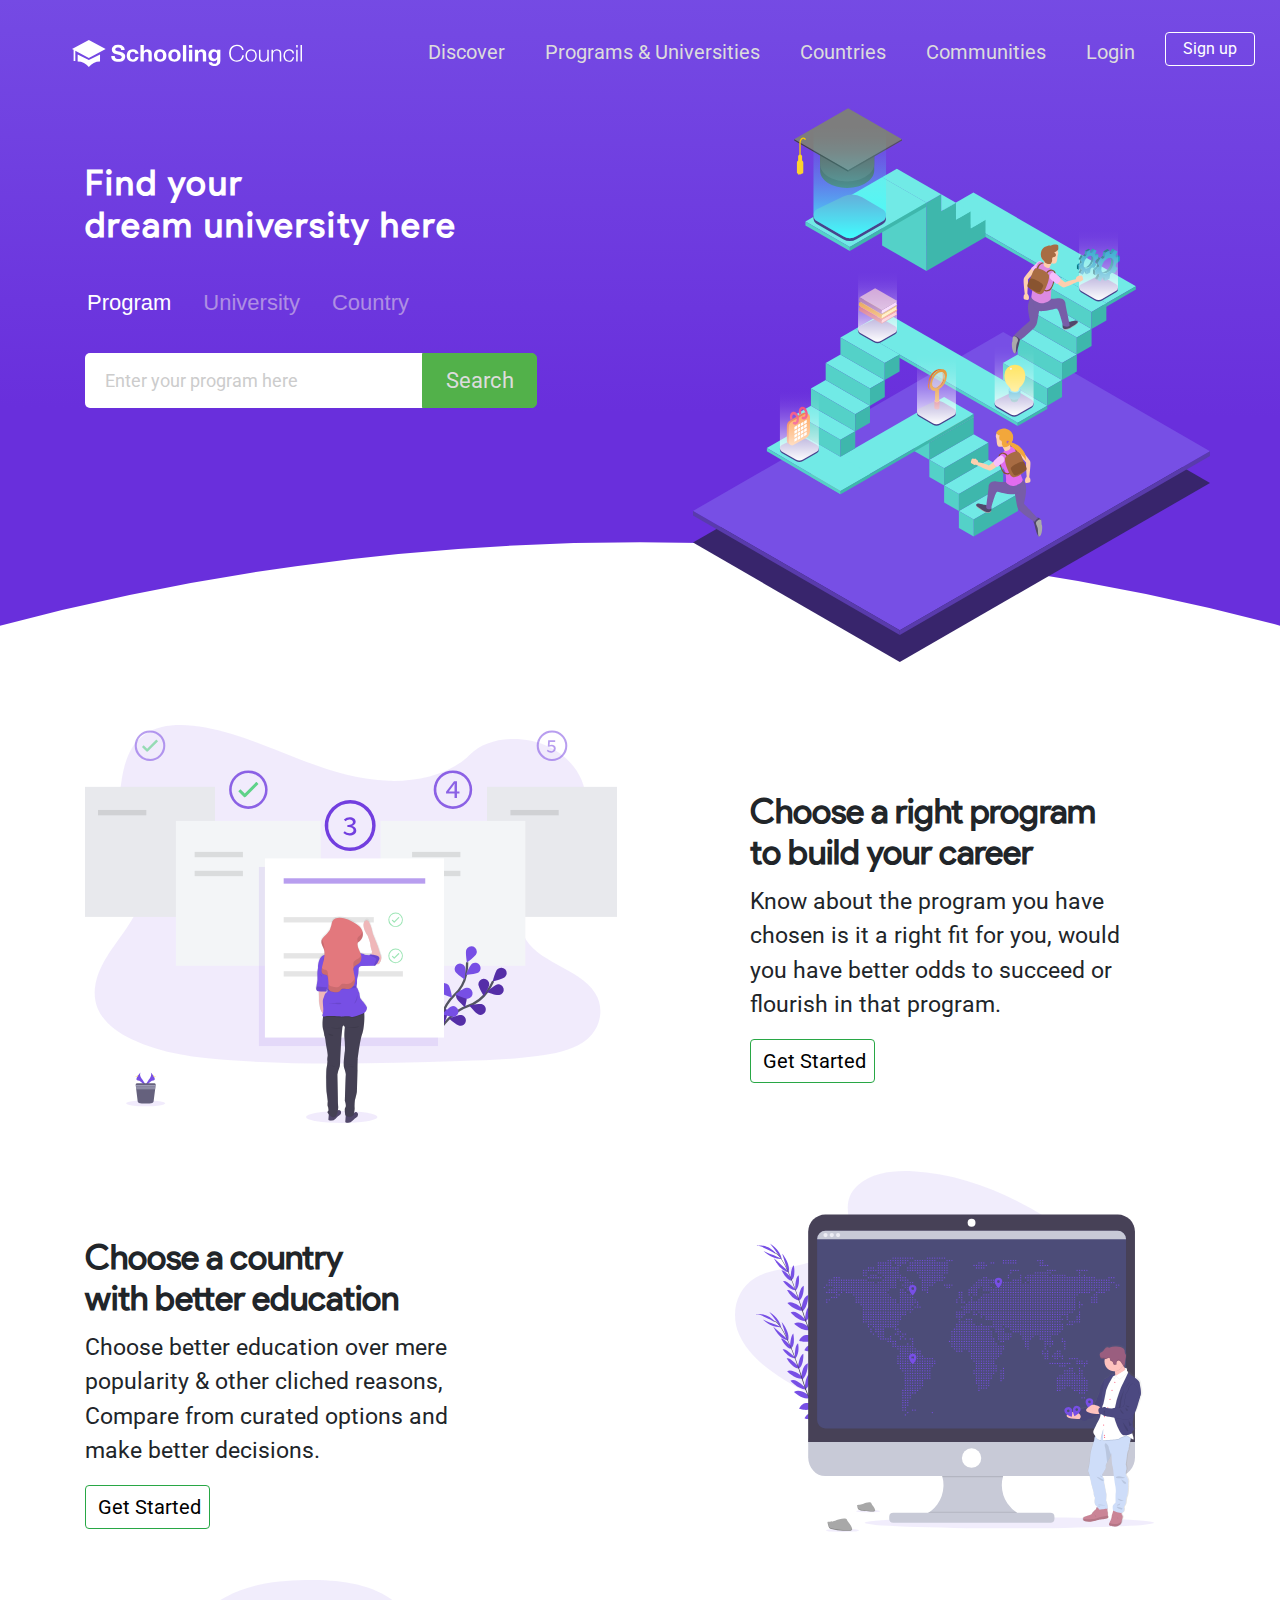
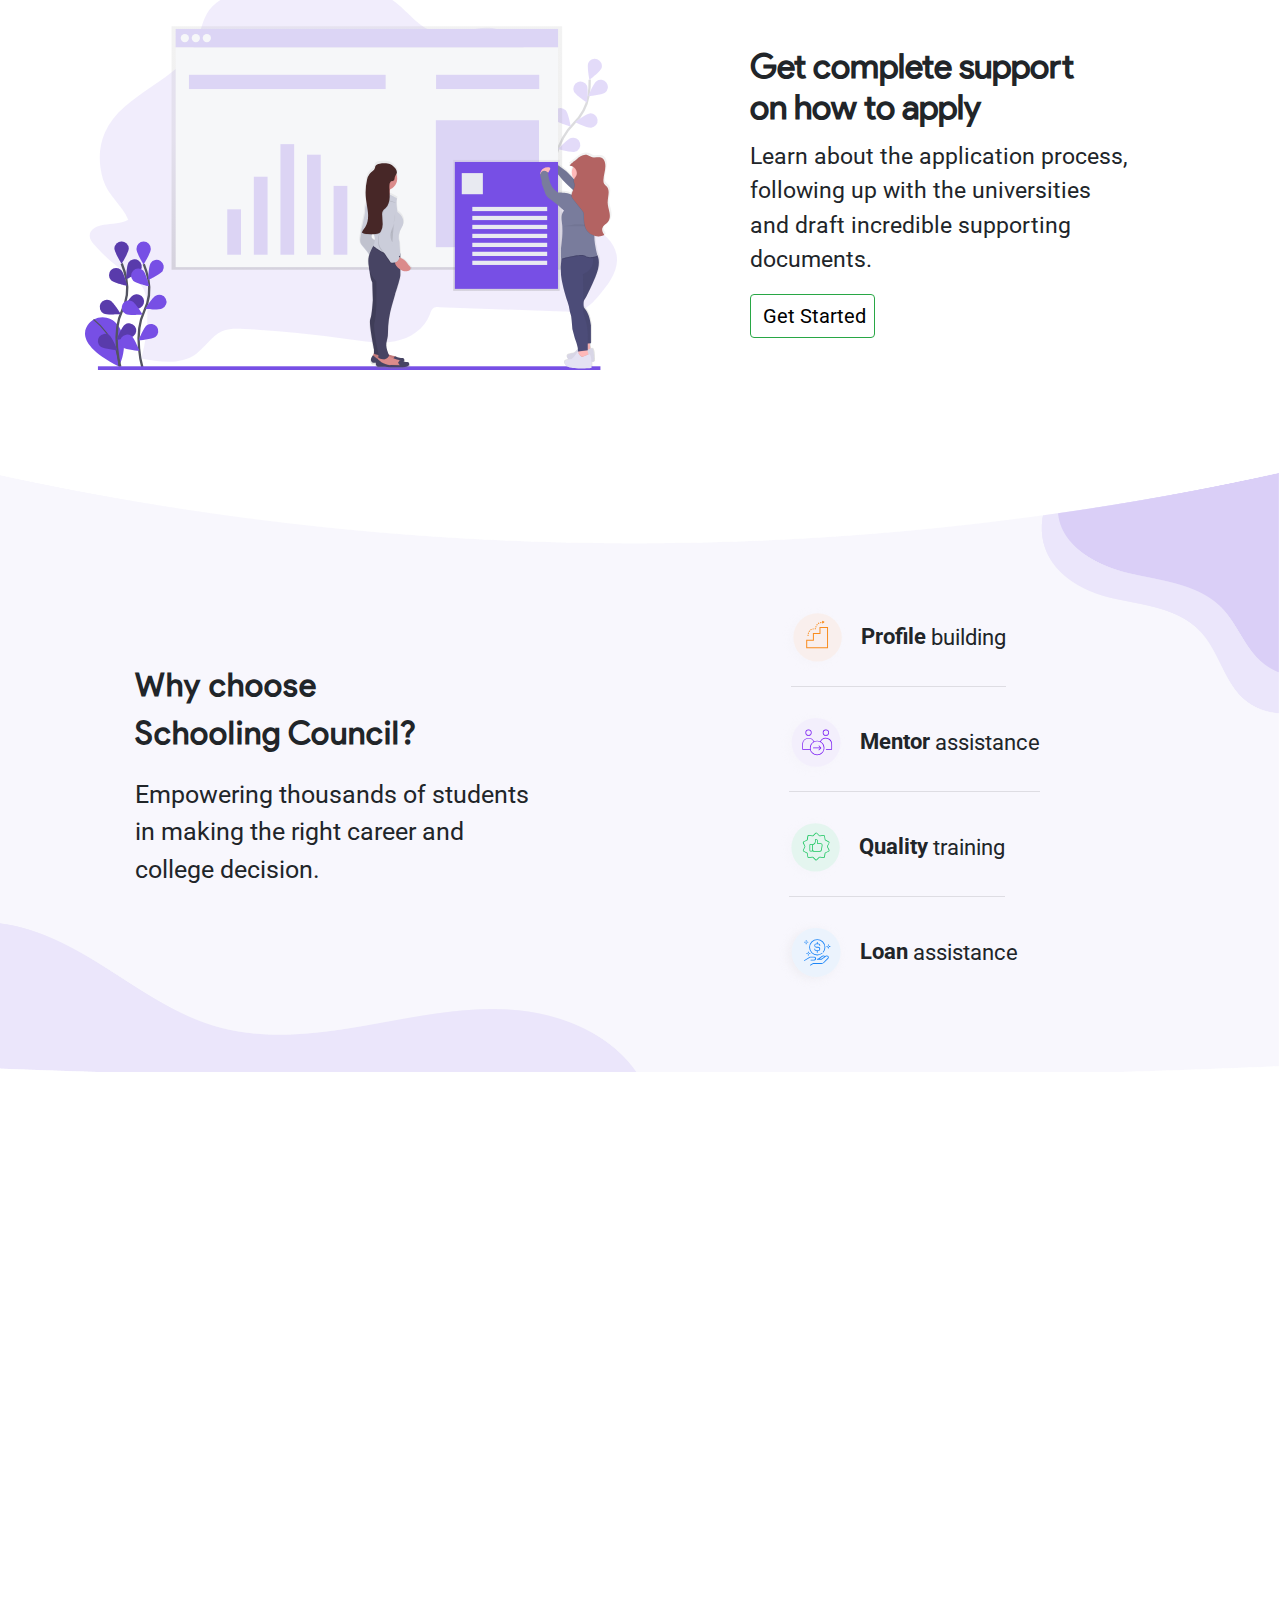
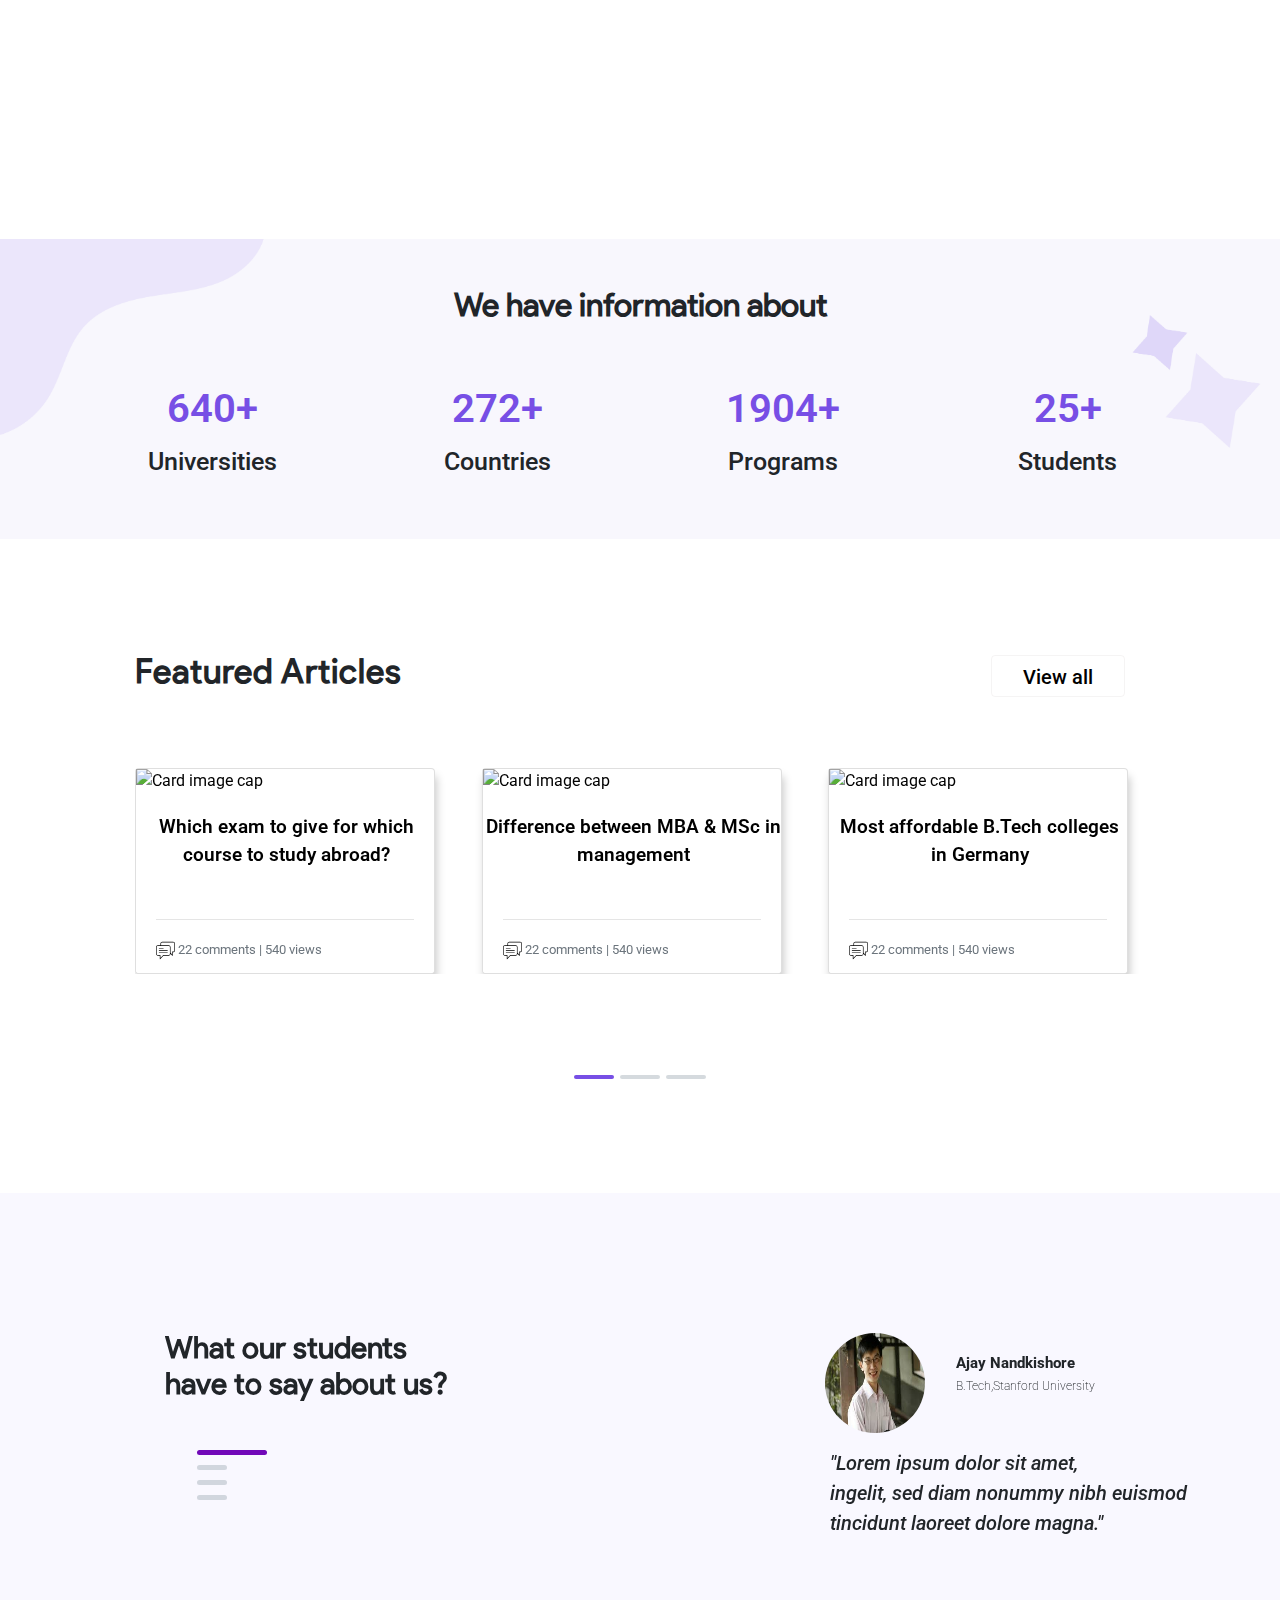
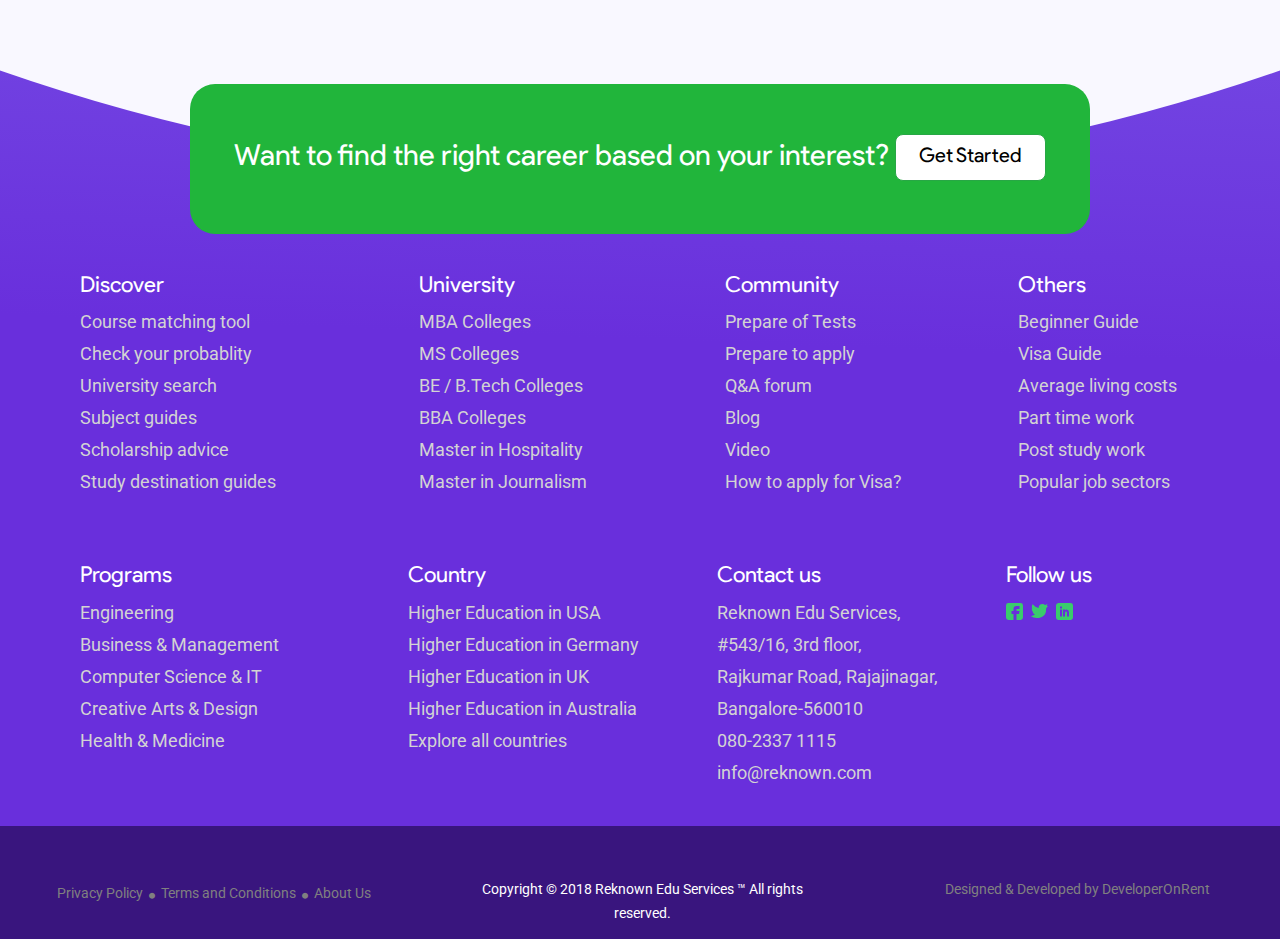
==== index.html @ 7f1872db "eee" ====
<!doctype html>
<html lang="en">
<head>
  <meta charset="utf-8">
  <title>ReknownEduFE</title>
  <base href="/">

  <meta name="viewport" content="width=device-width, initial-scale=1">
  <link rel="icon" type="image/x-icon" href="favicon.ico">
  <link rel="stylesheet" type="text/css" href="https://maxcdn.bootstrapcdn.com/font-awesome/4.7.0/css/font-awesome.min.css" />
  <link href="https://fonts.googleapis.com/css?family=Roboto" rel="stylesheet">
  
<link rel="stylesheet" href="styles.92fb028abdaa0e2127a3.css"></head>
<body>
  <app-root></app-root>
  <script src="https://cdnjs.cloudflare.com/ajax/libs/popper.js/1.12.9/umd/popper.min.js"></script>
  <!-- <script src="https://ajax.googleapis.com/ajax/libs/jquery/3.3.1/jquery.min.js"></script>
  <script src="https://maxcdn.bootstrapcdn.com/bootstrap/3.3.7/js/bootstrap.min.js"></script> -->
<script type="text/javascript" src="runtime.a66f828dca56eeb90e02.js"></script><script type="text/javascript" src="polyfills.7fb637d055581aa28d51.js"></script><script type="text/javascript" src="scripts.ee7fed27c36eaa5fa8a9.js"></script><script type="text/javascript" src="main.b48c6cb67d9ded3a9c2d.js"></script></body>
</html>
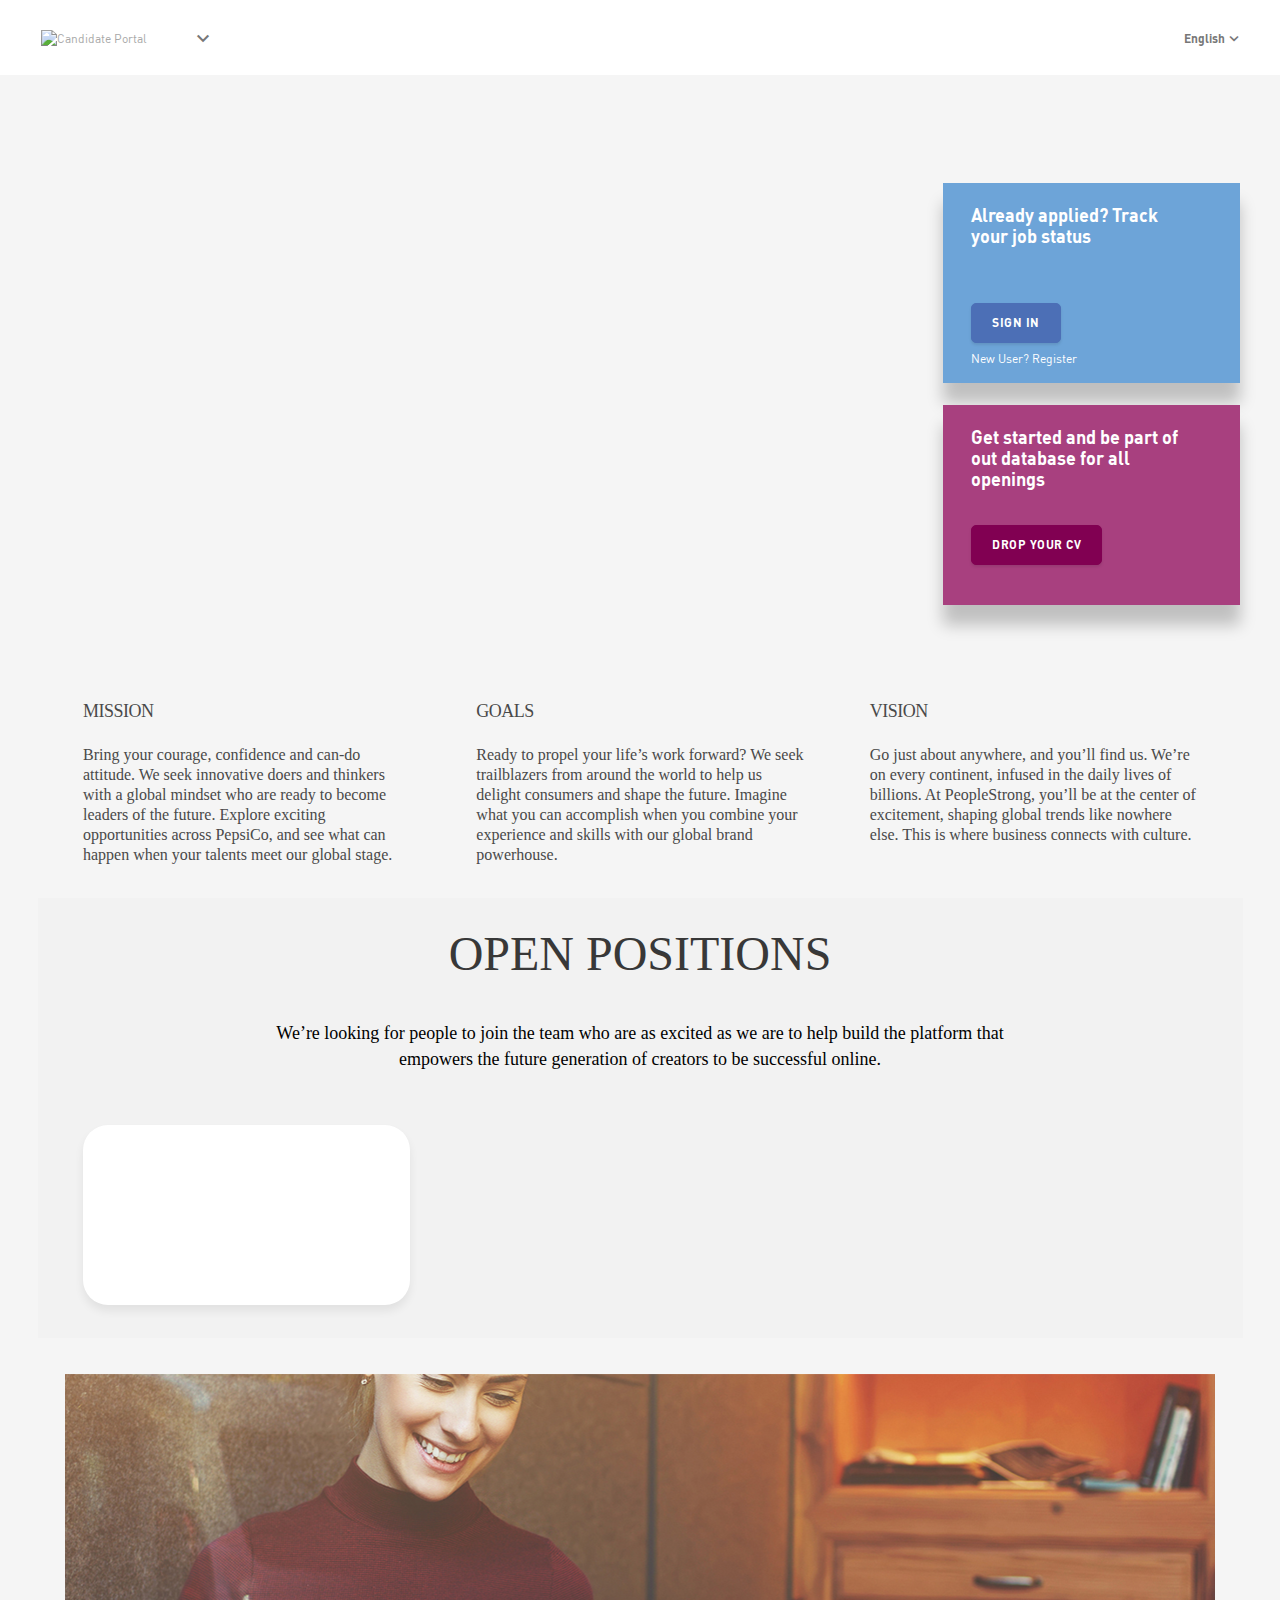
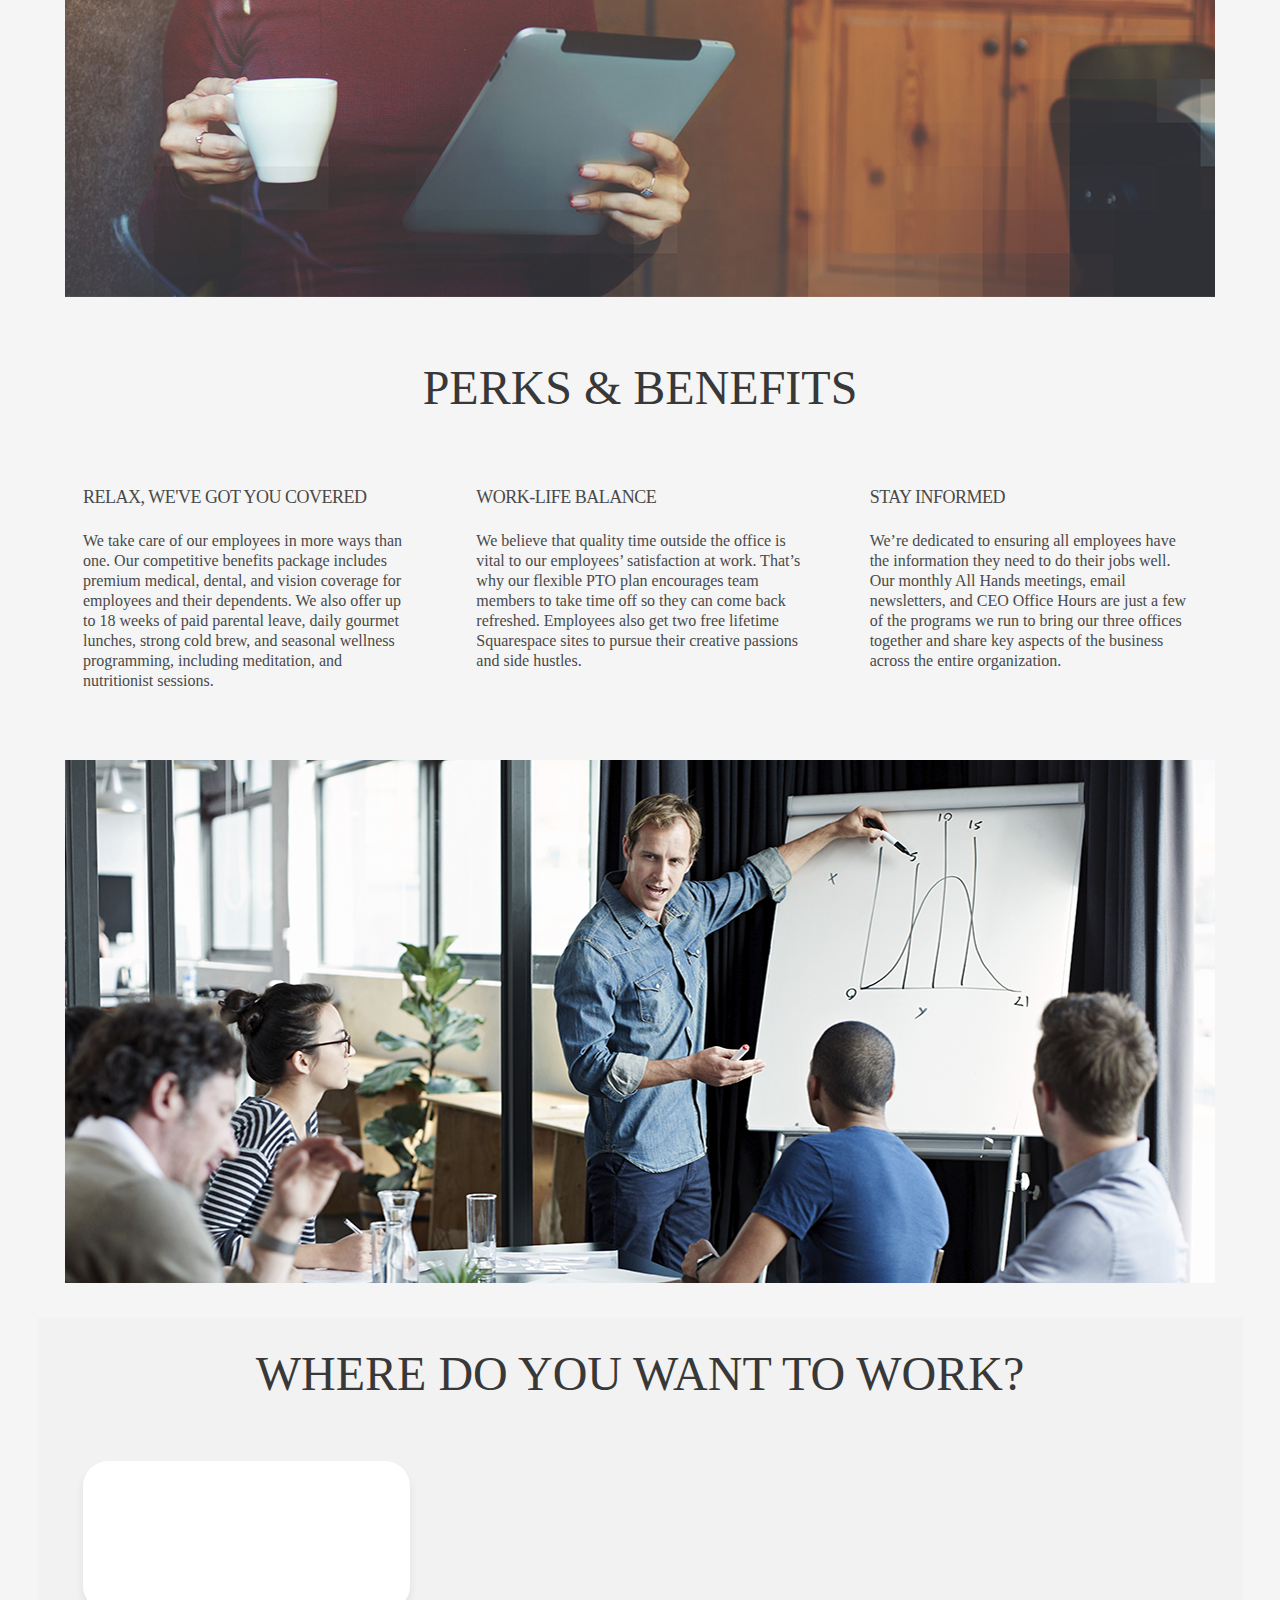
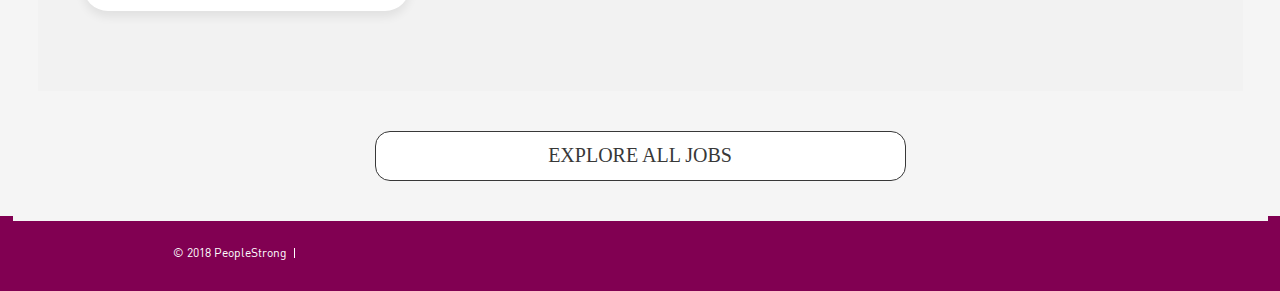
==== commit a0c6d14d: "aad" ====
--- a/index.html
+++ b/index.html
@@ -1,20 +1,35 @@
 <!doctype html>
 <html lang="en">
 <head>
-  <meta charset="utf-8">
-  <title>ReknownEduFE</title>
+ 
   <base href="/">
+	<meta charset="utf-8">
+	<title>Candidate Portal</title>
+	<meta name="viewport" content="width=device-width, initial-scale=1.0">
+  <meta property="og:title" content="Jai Mata Di" />
+  <meta property="og:description" content=""/>
+  <meta property="og:url" content="https://hclicareers.sohum.com:4200/jobs" />
+  <meta property="og:image" content="https://sohum-static.peoplestrong.com/images/Organization_101/HCL-Logo-Blue-copy.jpg" />
+	<link rel="shortcut icon" href="assets/favicon.ico">
+	<link rel="icon" href="assets/favicon.png">    
+  <link rel="stylesheet" href="https://cdnjs.cloudflare.com/ajax/libs/font-awesome/4.7.0/css/font-awesome.min.css">
+  <link rel="stylesheet" href="assets/css/styles.css">
+  <link rel="stylesheet" href="assets/css/responsive-style.css">
+<script src="https://sohum-auth.peoplestrong.com/auth/js/keycloak.js"></script>
+<link rel="stylesheet" href="styles.ac8fab91ec7aa8e4fdfd.css"></head>
+<body class="candidate-portal" >
+    <div class="module-true"></div>
+  <app-root></app-root>
 
-  <meta name="viewport" content="width=device-width, initial-scale=1">
-  <link rel="icon" type="image/x-icon" href="favicon.ico">
-  <link rel="stylesheet" type="text/css" href="https://maxcdn.bootstrapcdn.com/font-awesome/4.7.0/css/font-awesome.min.css" />
-  <link href="https://fonts.googleapis.com/css?family=Roboto" rel="stylesheet">
-  
-<link rel="stylesheet" href="styles.92fb028abdaa0e2127a3.css"></head>
-<body>
-  <app-root></app-root>
-  <script src="https://cdnjs.cloudflare.com/ajax/libs/popper.js/1.12.9/umd/popper.min.js"></script>
-  <!-- <script src="https://ajax.googleapis.com/ajax/libs/jquery/3.3.1/jquery.min.js"></script>
-  <script src="https://maxcdn.bootstrapcdn.com/bootstrap/3.3.7/js/bootstrap.min.js"></script> -->
-<script type="text/javascript" src="runtime.a66f828dca56eeb90e02.js"></script><script type="text/javascript" src="polyfills.7fb637d055581aa28d51.js"></script><script type="text/javascript" src="scripts.ee7fed27c36eaa5fa8a9.js"></script><script type="text/javascript" src="main.b48c6cb67d9ded3a9c2d.js"></script></body>
+
+<!-- Go to www.addthis.com/dashboard to customize your tools -->
+
+
+  <script src="assets/js/jquery-1.10.1.min.js"></script>
+  <script src="assets/js/enscroll-0.6.2.min.js"></script>
+  <script src="assets/js/bootstrap.js"></script>
+  <script src="assets/js/bootstrap-select.js"></script>
+  <script src="assets/js/custom-scripts.js"></script>
+  <script type="text/javascript" src="//s7.addthis.com/js/300/addthis_widget.js#pubid=ra-5c2ded6fd24b8286"></script>
+  <script type="text/javascript" src="runtime.8e886c0259a536acb37d.js"></script><script type="text/javascript" src="polyfills.a81792257fbd66c85f1c.js"></script><script type="text/javascript" src="scripts.806effac119676237f10.js"></script><script type="text/javascript" src="main.628b4497e719465d27dd.js"></script></body>
 </html>
--- a/assets/css/styles.css
+++ b/assets/css/styles.css
@@ -0,0 +1,6944 @@
+@import url("./bootstrap.css");
+@import url("./bootstrap-select.css");
+@import url("./materialdesignicons.css");
+@import url("./candidate-portal.css");
+
+
+/* =================================== Fonts Face =================================== */
+/* Fonts */
+@font-face {
+    font-family:'DIN Bold';
+    src: url('../fonts/DIN-Bold.eot');
+	src: url('../fonts/DIN-Bold.eot?#iefix') format('embedded-opentype'),
+		url('../fonts/DIN-Bold.woff2') format('woff2'),
+		url('../fonts/DIN-Bold.woff') format('woff'),
+		url('../fonts/DIN-Bold.svg#DIN-Bold') format('svg');
+    font-weight: 700;
+    font-style: normal;
+    font-stretch: normal;
+    unicode-range: U+0008-02DC;
+}
+@font-face {
+    font-family:'DIN Regular';
+    src: url('../fonts/DIN-Regular.eot');
+	src: url('../fonts/DIN-Regular.eot?#iefix') format('embedded-opentype'),
+		url('../fonts/DIN-Regular.woff2') format('woff2'),
+		url('../fonts/DIN-Regular.woff') format('woff'),
+		url('../fonts/DIN-Regular.svg#DIN-Regular') format('svg');
+    font-weight: 400;
+    font-style: normal;
+    font-stretch: normal;
+    unicode-range: U+0020-02DC;
+}
+@font-face {
+    font-family:'DIN Light';
+    src: url('../fonts/DIN-Light.eot');
+	src: url('../fonts/DIN-Light.eot?#iefix') format('embedded-opentype'),
+		url('../fonts/DIN-Light.woff') format('woff'),
+		url('../fonts/DIN-Light.svg#DIN-Light') format('svg');
+    font-weight: 300;
+    font-style: normal;
+    font-stretch: normal;
+    unicode-range: U+0020-02DC;
+}
+@font-face {
+    font-family:'DIN Medium';
+    src: url('../fonts/DIN-Medium.eot');
+	src: url('../fonts/DIN-Medium.eot?#iefix') format('embedded-opentype'),
+		url('../fonts/DIN-Medium.woff2') format('woff2'),
+		url('../fonts/DIN-Medium.woff') format('woff'),
+		url('../fonts/DIN-Medium.svg#DIN-Medium') format('svg');
+    font-weight: 500;
+    font-style: normal;
+    font-stretch: normal;
+    unicode-range: U+0020-02DC;
+}
+@font-face {
+    font-family: 'CaveatRegular';
+    src: url('../fonts/CaveatRegular.eot');
+    src: url('../fonts/CaveatRegular.eot') format('embedded-opentype'),
+         url('../fonts/CaveatRegular.woff2') format('woff2'),
+         url('../fonts/CaveatRegular.woff') format('woff'),
+         url('../fonts/CaveatRegular.ttf') format('truetype'),
+         url('../fonts/CaveatRegular.svg#CaveatRegular') format('svg');
+	font-weight: 400;
+    font-style: normal;
+    font-stretch: normal;
+}
+.din-bold{
+	font-family: 'DIN Bold';
+}
+.din-regular{
+	font-family: 'DIN Regular';
+}
+
+h1, h2, h3, h4, h5, h6, p, ul, ol, dl {
+    margin-top:0;
+    margin-bottom:18px;
+    font-weight:normal;
+}
+h1 {
+    font-size: 24px;
+    font-family: 'DIN Bold';
+}
+h2 {
+    font-size: 20px;
+    font-family: 'DIN Bold';
+}
+h3 {
+    font-size: 18px;
+    font-family: 'DIN Bold';
+}
+h4 {
+    font-size: 16px;
+    font-family: 'DIN Bold';
+}
+h5 {
+    font-size: 14px;
+    font-family: 'DIN Bold';
+}
+p{
+	line-height:20px;
+	color:#494949;
+}
+a {
+    color:#a8a8a8;
+    text-decoration:none;
+    /*-webkit-transition: color 0.3s ease-out, background-color 0.3s ease-out;
+    transition: color 0.3s ease-out, background-color 0.3s ease-out;*/
+    outline: 0 none;
+}
+a:hover ,a:focus ,a:active {
+    color:#777777;
+    text-decoration:none;
+ 
+}
+/* ====================================== Common Styles ====================================== */
+/* === List Reset == */
+.list-reset {
+    list-style:none;
+    margin:0px;
+    padding:0px;
+}
+.title{
+	font-size:18px;
+	display:inline-block;
+	margin:0px;
+	padding:0px;
+	line-height:18px;
+	letter-spacing:-0.50px;
+	text-transform:capitalize;
+	color:#494949
+
+}
+.main-title{
+	font-size:18px;
+	color:#494949;	
+	line-height: 17px;
+    letter-spacing: 0.80px;	
+	padding:0px;
+	margin:0px;
+	text-transform:uppercase;
+}
+.main-title-row{
+	border-bottom:solid 1px #aeaeae;
+	padding-bottom:15px;
+	padding-top:6px;
+	margin-bottom:12px;
+	position:relative;
+}
+.filter-show-arrow .main-title-row{
+	margin-bottom:5px;
+}
+.filter-show-arrow .toggle-jobs{
+	margin-top:-6px;
+}
+.text-none{
+	text-transform:inherit;
+}
+.border-2{
+	border-width:2px!important;
+}
+.main-title-bord{
+	border-bottom:solid 1px #aeaeae;
+	padding:7px 0 15px 0;
+}
+.title-sub{
+	font-size:18px;
+	text-transform:capitalize;
+	line-height:18px;
+	letter-spacing:-0.50px;
+	color:#494949;
+	margin-bottom:10px;
+}
+.title-small{
+	font-size:12px;
+	text-transform:capitalize;
+	margin:0px;
+	line-height:14px;
+}
+.link{
+	text-decoration:none;
+	color:#6da4d8;
+}
+.link:hover{
+	text-decoration:underline;
+	color:#6da4d8;
+}
+.title .link{
+	color:#494949;
+}
+.title .link:hover{
+	text-decoration:none;
+	color:#6da4d8;
+}
+/* === Button == */
+.btn-type {
+  display: inline-block;
+  padding: 6px 12px;
+  margin-bottom: 0;
+  font-size: 14px;
+  font-weight: normal;
+  line-height: 1.42857143;
+  text-align: center;
+  white-space: nowrap;
+  vertical-align: middle;
+  -ms-touch-action: manipulation;
+      touch-action: manipulation;
+  cursor: pointer;
+  -webkit-user-select: none;
+     -moz-user-select: none;
+      -ms-user-select: none;
+          user-select: none;
+  background-image: none;
+  border: 1px solid transparent;
+}
+
+/* =================================== Login css =================================== */
+.login-bg{
+	z-index:1;
+	position:fixed;
+	width:100%;
+	height:100%;
+	background:#6ca3d8;
+}
+.login-bg img{
+	width:100%;
+	height:100%;
+}
+.login-page{
+	padding:0px;
+	width:330px;
+	padding-top:15px;	 
+	z-index:2;	 
+	display: table;
+	position: absolute;
+	height: 100%;
+	width: 100%;  
+}
+.section-login-inner{	
+	z-index:5;	
+	display: table-cell;
+	vertical-align: middle;  
+}
+.section-login{	
+	padding:30px;	
+	margin-left: auto;
+	margin-right: auto; 
+	width:330px;
+	background:#fff;
+	border-radius:20px;
+	min-height:265px;
+}
+.login-page .social-block{
+	padding-top:10px;
+	text-align:center;	
+}
+.social-icons-lg .icon-smd{
+	width:40px;
+	height:40px;
+	display:inline-block;
+	margin:0px 9px 0 8px;
+	float:none;
+	line-height:40px;
+}
+.fb-icon{
+	background:url(../images/svg/facebook.svg) 0 0 no-repeat;
+}
+.gp-icon{
+	background:url(../images/svg/google_plus.svg) 0 0 no-repeat;
+}
+.li-icon{
+	background:url(../images/svg/linked_in.svg) 0 0 no-repeat;
+}
+.tw-icon{
+	background:url(../images/svg/twitter.svg) 0 0 no-repeat;
+}
+.or-text-outer{
+	position:relative;
+	margin-top:10px;
+	padding:10px 0;
+}
+.login-page .or-text{
+	text-align:center;
+	font-family:'DIN Bold';
+	display:block;
+	text-transform:uppercase;
+	padding-bottom:18px;
+}
+.or-text-outer .or-text{
+	background-color:#fff;
+	padding-top:2px;
+	width:25px;
+	height:25px;
+	margin:auto;
+	border:solid 1px #aeaeae;
+	border-radius:100%;
+	position:relative;
+	z-index:102;
+}
+.or-text-outer:before{
+	position: absolute;
+	content:'';
+    top:23px;
+    right: 0;
+    height:1px;
+	width:100%;
+	background-color:#aeaeae;
+	z-index:101;
+}
+.section-logo{
+	margin-bottom:20px;
+	width:100%;
+	display:table;
+}
+.logo-ps{
+	width: 70px;
+	display:table-cell;
+	text-align:center;
+	vertical-align:middle;
+}
+.logo-ps img{
+	width: 45px;
+	height: 50px;
+}
+.logo-client{
+	display:table-cell;
+	vertical-align:middle;
+	width: 180px;
+	height: 55px;
+	text-align:center;
+}
+.logo-client img{
+	max-width: 180px;
+	max-height: 55px;
+}
+.login-page .form-flied{
+	margin-bottom:15px;
+}
+.login-page .lable-text{
+	font-weight:bold;
+	margin-bottom:3px;
+}
+.login-page .form-control{
+	border:solid 1px #aeaeae;
+	background-color:transparent;
+}
+.form-flied.remember-row{
+	margin-top:12px;
+	margin-bottom:20px;
+}
+.remember-row .checkbox{
+	margin:2px 0 1px 0px;
+}
+.remember-row .checkbox label{
+	padding-left:8px;
+	padding-top:1px;
+}
+.remember-row .checkbox label:before {
+	width:20px;
+	height:20px;
+	margin-left: -20px;
+	border-radius:2px;
+	margin-top:-2px;
+	border: 1px solid #aeaeae;
+}
+.remember-row .checkbox label:after {
+  width:19px;
+  height:19px;
+  padding-left:2px;
+  padding-top:0px;
+  font-size:18px;
+}
+.remember-row label{
+	font-family:'DIN Regular';
+	color:#494949;
+}
+.remember-row .link{
+	display:inline-block;
+	color:#a8407f;
+	text-decoration:none;
+	margin-top:4px;
+	float:right;
+}
+.remember-row .link:hover{
+	text-decoration:underline;
+}
+.login-account{
+	margin-top:6px;
+	text-align:center;
+	color:#494949;
+}
+.login-account .link{
+	color:#494949;
+	margin-left:5px;
+	border-bottom: solid 1px #aeaeae;
+    display: inline;
+    padding-bottom:4px;
+}
+.login-account .link:hover{
+	text-decoration:none;
+}
+.login-page .btn{
+ 	width:100%;
+	display:block;
+}
+.remember-text{
+	display:inline-block;
+}
+.login-section-footer{
+	padding:0px;
+	text-align:center;
+}
+.login-footer-logo{
+	text-align:center;
+	margin:15px auto 10px;
+	width:220px;
+	height:25px;
+}
+.login-footer-logo img{
+	width:180px;
+	height:25px;
+}
+.copy-right{
+	color:#fff;
+	font-size:10px;
+	font-family:'DIN Regular';
+}
+.copy-right span{
+	margin-left:5px;
+}
+.forgot-password{
+	display:none;
+}
+.sign-up{
+	display:none;
+}
+.change-password{
+	display:none;
+}
+.forgot-details{
+	width:auto;
+	padding:13px 0 0 0;	
+}
+.login-details .title{
+	text-align:center;
+	display:block;
+	letter-spacing: 0.5px;
+	font-size:12px;
+	margin-bottom:12px;
+}
+.forgot-details ul{
+	padding-left:10px;
+}
+.forgot-details ul li{
+	line-height:17px;
+	list-style:outside;
+}
+.forgot-details h5{
+	margin:0px;
+	padding:0px;
+	font-family:'DIN Regular';
+}
+.resend-btn{
+	font-family:'DIN Bold';
+	color:#810052;
+	text-transform:uppercase;
+	line-height:20px;
+}
+.resend-btn:hover,
+.resend-btn:focus{
+	color:#810052;
+}
+.resend-btn .material-icons{
+	vertical-align: top;
+}
+
+.email-check-rw{
+	color:#70cf00;
+	font-family:'DIN Bold';
+	text-align:left;
+	padding-bottom:10px;
+}
+/* =================================== Login End =================================== */
+.site-header{
+    width:100%; 
+}
+.site-header-inner {
+	position:relative;
+	padding:0 12.5px;
+	background-color:#fff;
+	height:75px;
+}
+.header-container{
+	margin-right:284px;
+	margin-left:21px;
+}
+.site-logo {
+    float:left;	
+}
+.site-logo-cell{
+	width:125px;
+	height:75px;
+	display:table-cell;
+	vertical-align:middle;
+}
+.site-logo img{
+	max-width:125px!important;
+	max-height:63px!important;
+}
+.bar-navigation{
+	float:left;
+}
+.bar-navigation li{
+	display:block;
+	position:relative;
+	float:left;
+}
+.bar-navigation li a{
+	display:block;
+	font-size:12px;
+	color:#777777;
+	padding:30px 19px 30px 19px;
+	text-transform:uppercase;
+	font-family: 'DIN Bold';
+	-webkit-transition:none;
+    transition:none;
+	line-height: 1.17;
+	letter-spacing: 0.5px;
+	float:left;
+}
+@media screen and (-webkit-min-device-pixel-ratio:0){ 
+	.bar-navigation li a{
+		padding-bottom:27px;
+	}
+}
+.bar-navigation .md24{
+	margin-left:6px;
+	margin-top:2px;	 
+}
+.bar-navigation li.open a,
+.bar-navigation li.open a:focus ,
+.bar-navigation li.open a:active,
+.bar-navigation li.open a.active,
+.language-dropdown.open .dropdown{
+	background-color:#fff;	
+	position:relative;
+	z-index:107;
+	-webkit-box-shadow: 0 -10px 10px 0 rgba(0, 0, 0, 0.18);
+			box-shadow: 0 -10px 10px 0 rgba(0, 0, 0, 0.18);
+}
+.navigation .dropdown-menu{
+	background-color:#fff;
+	border-radius:0px 0px 4px 4px;
+	border:none;
+	overflow:hidden;
+	min-width:100%;
+	z-index:106;	
+	-webkit-box-shadow: 0 1px 16px 0 rgba(0, 0, 0, 0.18);
+			box-shadow: 0 1px 16px 0 rgba(0, 0, 0, 0.18);	
+}
+.nav-none{
+	display:none;
+}
+.menu-open .nav-none{
+	display:block;
+}
+.menu-open .mdi-menu:before {
+  content: "\F156";
+}
+.navigation .menu-icon{
+	display:none;
+}
+.navigation .menu-icon0:before { 	
+	content: "\e88a";
+}
+.navigation .menu-icon1:before { 	
+	content: "\e051";
+}
+.navigation .menu-icon2:before { 	
+	content: "\e8f9";
+}
+.navigation .menu-icon3:before { 	
+	content: "\e7fb";
+}
+.navigation .dropdown-menu li{
+	float:none;	
+}
+.navigation .dropdown-menu li a{
+	padding:13px 20px;	
+	font-size:12px;
+	color:#777777;
+	display:block;
+	box-shadow:0px 0px 0px;
+	font-family:'DIN Regular';
+	text-transform:capitalize;
+	float:none;
+}
+.navigation .dropdown-menu li:last-child a{
+ 	border-bottom-right-radius: 5px;
+	border-bottom-left-radius: 5px;
+} 
+.navigation li.active > a{
+	color:#a8407f;
+}
+.navigation li.active.open a{
+	color:#777777;
+}
+.navigation .bar-navigation .dropdown-menu li:hover a, 
+.navigation .bar-navigation .dropdown-menu li a:focus ,
+.navigation .bar-navigation .dropdown-menu li a:active ,
+.navigation .bar-navigation .dropdown-menu li.active a{
+	background-color:#f5f5f5;
+	color:#a8407f;
+	font-family:'DIN Regular';
+	-webkit-box-shadow: 0 0 0;
+			box-shadow: 0 0 0;
+}
+
+
+.icon-top-block{
+	float:left;
+	position:relative;
+	text-align:center;
+}
+.icon-top-block a:hover,
+.icon-top-block .active{
+	color:#a8407f;
+}
+.icon-top-block .material-icons {
+	height:22px;
+	line-height:22px;
+	display:block;
+}
+.icon-top-block .applied-for-icons {
+	height:22px;
+	width:18px;
+	display:block;
+	text-align:center;
+	margin:2px auto 0;
+	background:url(../images/svg/applied_for.svg) 0 0 no-repeat;
+}
+.icon-top-block a:hover .applied-for-icons,
+.icon-top-block .active .applied-for-icons {
+	background:url(../images/svg/active/applied_for.svg) 0 0 no-repeat;
+}
+.options-block .icon-top-block .material-icons {
+	margin-bottom:2px;
+}
+.options-block .notification{
+	width:27px;	
+	right:-3px;
+}
+.notification{
+	background-color:#ee3e80;
+	border-radius:40px;
+	color:#fff;
+	height:17px;
+	line-height:1.17;
+	width:23px;
+	text-align:center;
+	display:inline-block;
+	position:absolute;
+	right:-2px;
+	top:-4px;
+	z-index:1;
+	font-size:12px;
+	font-family:'DIN Bold';
+	padding-top:1px;
+}
+.search-btn{
+    padding:0px;
+    margin:0px;
+    background:none;
+    border:none;
+    cursor:pointer;
+}
+.search-form-top{
+	float:right;
+	margin-left:22px;
+	text-align:center;
+	margin-right:2px;
+}
+ .font8{
+ 	display:block;
+	font-size:8px;
+	line-height: 1.25;
+    letter-spacing: 0.5px;
+	text-transform:uppercase;
+ }
+
+.header-right-inner{
+	padding:15px 10px 0px 10px;
+	background-color:#fff;
+	position:relative;
+	z-index:107;
+	height:122px;
+	-webkit-box-shadow:0 3px 4px 0 rgba(150, 194, 236, 0.49);
+			box-shadow:0 3px 4px 0 rgba(150, 194, 236, 0.49);
+}
+.profile-block{
+	float:left;
+	position:relative;
+	margin-top:1px;
+}
+.profile-img{
+	width:90px;
+	height:90px;
+	overflow:hidden;
+	border-radius:50%;
+} 
+.options-block{
+	float:right;
+	width:115px;
+	padding-top:9px;
+	margin:-5px 0;
+}
+.search-top-btn,
+.icon-top-block a{
+	color:#aeaeae;
+}
+.search-top-btn:hover,
+.search-top-btn:focus,
+.icon-top-block a:hover
+.icon-top-block a:focus{
+	color:#aeaeae;
+}
+.options-block .icon-top-block{
+	width:55px;
+	margin-bottom:5px;
+	margin-top:5px;
+	min-height:34px;
+}
+ .more-options{
+	padding-top:5px;
+	padding-bottom:15px;
+	position: absolute;
+    right:0;
+    top:122px;
+    width: 240px;
+	background-color:#fff;
+	/* display:none; */
+	z-index: 106;
+	border-radius:0px 0 5px 5px;
+	-webkit-box-shadow: 0 5px 16px 0 rgba(0, 0, 0, 0.18);
+			box-shadow: 0 5px 16px 0 rgba(0, 0, 0, 0.18);
+
+}
+.more-options li{
+	display:block;
+}
+.more-options li a{
+	display:block;
+	padding-top:13px;
+	padding-bottom:12px;
+	padding-left:14px;
+	font-size:12px;
+	font-family: 'DIN Regular';
+	color:#777777;
+	line-height:14px;
+	text-transform:capitalize;
+}
+.more-options li:hover a,
+.more-options li.active a {
+	background-color:#f5f5f5;
+	color:#777777;
+}
+.more-options li.active a {
+	font-family:'DIN Bold';
+}
+.more-options .dp22{
+	margin-right:14px;
+	vertical-align:middle;
+	height:16px;
+	line-height:16px;
+	width:22px;
+	color:#aeaeae;
+	float:left;
+	display:block;
+}
+.more-options .keyboard_arrow_down{
+	margin-right:20px;
+	float:right;
+	margin-top:2px;
+}
+.more-options li.active .keyboard_arrow_down:before{
+	content: "\e316";
+}
+.sub-options{
+	display:none;
+}
+.active .sub-options{
+	background-color:#f5f5f5;
+	display:block;
+}
+.active .sub-options li a{
+	padding-left:52px;
+	font-family:'DIN Regular';
+}
+.sub-options li.active a{
+	font-family:'DIN Bold';
+}
+.show-open .more-options{
+	display:block;
+}
+/*================================== Layout main ==========================*/
+body {
+	background-color:#cecece;	
+}
+.site-width {
+    max-width:1280px;
+    margin:0 auto;
+}
+.layout-main{
+	padding:0;
+}
+.layout-main .site-width{
+	background:#e3e3e3;
+}
+.main-container{
+	padding:0 12.5px 0 12.5px;
+	width:100%;
+	position:relative;
+}
+.container-inner{
+	padding-right:19px;
+	padding-left:20px;
+}
+.content{
+	padding-top:10px;
+	width:100%;	
+}
+.description-cell{
+	width: 82.1%;
+	float: left;
+}
+
+
+
+
+/*================================== Job page css ==========================*/
+.section-filter-inner{
+	padding-bottom:20px;	
+}
+.toggle-jobs{
+	border-bottom:solid 1px #aeaeae;
+	position:relative;
+	margin-bottom:19px;	
+}
+.toggle-element{
+	float:right;
+	margin-top:-10px;
+	padding-left:10px;
+	text-transform:uppercase;
+	color:#494949!important;
+	position:relative;
+	z-index:1;
+	font-family:'DIN Bold';
+	letter-spacing: 0.5px;
+	background-color:#e3e3e3;
+	cursor:pointer;
+}
+.toggle-element .md24{
+	margin-right:9px;
+	float:right;
+}
+.filter-by-block{
+	margin-top:3px;
+	margin-bottom:8px;
+}
+.sort-by-block{
+	margin-top:3px;
+	margin-bottom:3px;
+}
+.applied-filters-block{
+	margin-top:7px;
+}
+.applied-filters-block .filter-cell,
+.applied-filters-block .applied-outer{
+	padding-top:0px;
+}
+.dropdown-block{
+	display:table-cell;
+}
+.dropdown-block .dropdown{
+	float:left;
+	margin-bottom:7px;
+	margin-right:5px;
+}
+.filter-cell{
+	width:82px;
+	text-transform:uppercase;
+	font-family: 'DIN Bold';
+	padding-top:8px;
+	display:table-cell;
+	vertical-align:top;
+	letter-spacing: 1px;
+}
+.filter-cell .md24{
+	margin-top:1px;
+	color:#aeaeae;
+}
+.filter-cell .icon-filter{
+	width:16px;
+	height:22px;
+	font-size:20px;
+	line-height:20px;
+	vertical-align:top;
+	display:none;
+	margin-right:5px;
+}
+.filter-cell .filter-mobile{
+	background:url(../images/svg/filter_mobile.svg) 0 0 no-repeat;
+}
+.filter-cell .sort-mobile{
+	background:url(../images/svg/sort_mobile.svg) 0 0 no-repeat;
+}
+.sort-by-block .dropdown-block{
+	top:-3px;
+}
+/*----- Dropdown------*/
+.dropdown-button{
+	padding-top:11px;
+	padding-bottom:13px;
+	padding-left:11px;
+	padding-right:7px;
+	border-radius:5px;
+	background-color:transparent;
+	display:block;
+	text-transform:uppercase;
+	border:solid 1px #aeaeae;
+	color: #777777;
+	line-height:14px;
+	letter-spacing: 0.5px;
+	cursor:pointer;
+}
+.section-filter-inner .dropdown-button{
+	float: left;
+}
+.dropdown-button .material-icons{
+	color:#aeaeae;
+	float:right;
+	line-height:15px;
+}
+.dropdown-button .material-icons:before{
+	display:inherit;
+}
+.dropdown-button:hover{
+	color: #777777;
+}
+.dropdown-button .text-dropdown {
+	padding-right:10px;
+}
+.dropdown-block{
+	padding:0px;
+}
+/*----- Dropdown Style------*/
+
+.active .dropdown-button{
+  	color: #a8407f;
+  	background-color: #f5f5f5;
+  	border:solid 1px #f5f5f5;
+}
+.active .dropdown-button .keyboard_arrow_down:before{
+	color: #a8407f;
+}
+.open .dropdown-button .keyboard_arrow_down:before{
+	color:#aeaeae;
+}
+.open .dropdown-button{
+  	color: #777777;
+}
+.open .keyboard_arrow_down:before{
+	content: "\e316";
+}
+.open .dropdown-button{
+	border-radius:4px 4px 0 0;
+	border:solid 1px #f5f5f5;
+	-webkit-box-shadow: 0 4px 6px 0 rgba(0, 0, 0, 0.18);
+			box-shadow: 0 4px 6px 0 rgba(0, 0, 0, 0.18);
+}
+.dropdown-style{
+	position: absolute;
+	top: 100%;
+	left: 0;
+	z-index: 1000;
+	/* display: none; */
+	float: left;
+	padding:0 0 12px 0;
+	margin:0;
+	font-size: 12px;
+	text-align: left;
+	list-style: none;
+	background-color: #f5f5f5;
+	-webkit-background-clip: padding-box;
+	background-clip: padding-box;
+	border-radius:0 0 4px 4px;
+	border:none;
+	-webkit-box-shadow: 0 6px 6px rgba(0, 0, 0, .18);
+		   box-shadow: 0 6px 6px rgba(0, 0, 0, .18);		  
+}
+.dropdown-style li a{
+	display: block;
+	padding-top:12px;
+	padding-left:20px;
+	padding-bottom:14px;
+	cursor:pointer;
+	line-height:14px; 
+	text-transform:capitalize;
+	clear: both;
+	color:#777777;
+}
+.dropdown-style li:hover a,
+.dropdown-style li:focus a{
+	text-decoration: none;
+	font-family:'DIN Regular';
+	background-color: #fff;
+}
+.dropdown-style li.active a{
+	background-color: #fff;
+	outline: 0;
+	font-family:'DIN Bold';
+}
+.dropdown-button .fa{
+	color:#aeaeae;
+}
+.open > .dropdown-style {
+	display: block;
+}
+
+/*----- Ul Dropdown 01------*/
+.dropdown-1{
+	width:100%;
+	min-width:inherit;
+	padding-top:9px;
+}
+.dropdown-1 li label{
+	font-family:'DIN Regular';
+	line-height:14px;
+}
+.dropdown-1 li.active label{
+	font-family:'DIN Bold';
+}
+.dropdown-1 .checkbox{
+	padding-left:0px;
+}
+.dropdown-1 .checkbox .styled,
+.dropdown-1 .checkbox label:before,
+.dropdown-1 .checkbox label:after{
+	padding:0px;
+	display:none;
+}
+.dropdown-1 .checkbox label{
+ 	min-height: 21px;
+ }
+.dropdown-1 .checkbox label::before {
+  border: 1px solid #a8407f;
+  margin-left:-22px;
+ }
+.dropdown-1 .checkbox label::after {
+	color:#a8407f;
+	padding-top:0px;
+}
+.dropdown-1 li.active .name-cell{
+	font-family:'DIN Bold';
+}
+.dropdown-1 li .text-nowrap-grad{
+	display: block;
+	width: 100%;
+}
+.dropdown-1 li.active .text-nowrap-grad:before{
+	background: -webkit-linear-gradient(to right, rgba(255, 255, 255, 0), rgba(255, 255, 255, 1) 90%);
+	background: -ms-linear-gradient(to right, rgba(255, 255, 255, 0), rgba(255, 255, 255, 1) 90%);
+	background: linear-gradient(to right, rgba(255, 255, 255, 0), rgba(255, 255, 255, 1) 90%);
+}
+.dropdown-1 li:hover .text-nowrap-grad:before{
+	background: -webkit-linear-gradient(to right, rgba(255, 255, 255, 0), rgba(255, 255, 255, 1) 90%);
+	background: -ms-linear-gradient(to right, rgba(255, 255, 255, 0), rgba(255, 255, 255, 1) 90%);
+	background: linear-gradient(to right, rgba(255, 255, 255, 0), rgba(255, 255, 255, 1) 90%);
+}
+/*----- Dropdown 02------*/
+.dropdown-2{
+  	width:100%
+ }
+.dropdown-2 li:first-child{
+	border-radius:0 0 0 0;
+}
+.dropdown-2 .heading{
+	font-family: 'DIN Bold';
+	text-transform:uppercase;
+	padding:10px 0 11px 0;
+	text-align:center;
+	color:#a8407f;
+	cursor:default;
+	line-height:14px;
+}
+.dropdown-2 .heading:hover{
+ 	background-color:transparent;
+ }
+.dropdown-2 li {
+	display: block;
+	padding-top:11px;
+	padding-left:15px;
+	padding-bottom:11px;
+	cursor:pointer;
+	line-height:14px; 
+	text-transform:capitalize;
+	clear: both;
+}
+.dropdown-2 li:hover,
+.dropdown-2 li:focus{
+	color: #777777;
+	text-decoration: none;
+	background-color:#fff;
+	font-family:'DIN Regular';
+}
+.dropdown-2 li.active{
+	background-color: #fff;
+	outline: 0;
+	font-family:'DIN Bold';
+}
+.dropdown-2 li.active label{
+	font-family:'DIN Bold';
+}
+.dropdown-2 li label{
+	font-family:'DIN Regular';
+	line-height:14px;
+	padding-left:15px;
+}
+.dropdown-2 .radio label, 
+.dropdown-2 .checkbox label{
+	min-height:17px;
+}
+/*-----  Dropdown 03------*/
+.dropdown-3{
+	width:174px;
+	border-radius:0 5px 5px 5px;
+}
+.dropdown-3 .job-status{
+	margin-right:20px;
+}
+.dropdown-3 li:first-child{
+	border-radius:0 5px 0 0;
+}
+/*-----  Dropdown 06------*/
+.dropdown-6{
+	padding-top:7px;
+	padding-bottom:10px;
+	width:100%;
+	border-radius: 0 0 4px 4px;
+}
+.dropdown-6 li a{
+	color:#777777;
+	padding-top: 12px;
+	padding-bottom: 11px;
+	padding-left:15px;
+}
+.dropdown-6 li:hover,
+.dropdown-6 li:focus {
+	background-color:transparent;
+}
+.dropdown-6 li.active {
+	background-color:transparent;
+	 font-family:'DIN Regular';
+}
+/*-----  Dropdown 07------*/
+.dropdown-7{
+ 	width:302px;
+	border-radius:0 5px 5px 5px;
+}
+.dropdown-7 li{
+	padding:0px;
+	background-color:transparent!important;
+}
+.dropdown-7 li:first-child a{
+	border-top-right-radius:5px;
+}
+.dropdown-7 li a{
+	padding-top:12px;
+    padding-left:20px;
+	padding-bottom:11px;
+}
+.sub-dropdown-7{
+	background-color:#fff;
+	width:134px;
+	padding-left:15px;
+	padding-top:0px;
+	position:absolute;
+	right:0px;
+	top:0px;
+	bottom:0px;
+	display:none;
+	border-top-right-radius:5px;
+	border-bottom-right-radius:5px;
+}
+.dropdown-7 .material-icons{
+	display:none;
+	float:right;
+	margin-right:10px;
+}
+.dropdown-7 .keyboard_arrow_down:before{
+	content: "\e313";
+	color:#aeaeae;
+}
+.dropdown-7 .open .keyboard_arrow_down:before{
+	content: "\e316";
+	color:#777777;
+}
+.dropdown-7 .active .keyboard_arrow_down:before {
+ 	content: "\e316";
+	color:#777777;
+}
+.dropdown-7 .active .sub-dropdown-7{
+	display:block;
+}
+.dropdown-7 .sub-dropdown-7 li{
+	width:100%;
+	padding-top:8px;
+	padding-bottom:9px;
+}
+.dropdown-7 > .active > a,
+.dropdown-7 > .active > a:hover,
+.dropdown-7 > .active > a:focus {
+  color: #777777;
+  background-color: #fff;
+}
+.sub-dropdown-7 .checkbox label{
+	padding-left:10px;
+	line-height:15px;
+}
+.sub-dropdown-7 .checkbox label:after{
+	padding-top:0px;
+}
+.sub-dropdown-7 .checkbox label{
+	font-family:'DIN Regular';
+}
+.sub-dropdown-7 .checkbox input[type="checkbox"]:checked + label::before,
+.sub-dropdown-7 .checkbox input[type="radio"]:checked + label::before {
+  background-color: #777777;
+  border-color: #777777;
+  }
+.sub-dropdown-7 .checkbox input[type="checkbox"]:checked + label::after,
+.sub-dropdown-7 .checkbox input[type="radio"]:checked + label::after {
+  color: #fff;
+}
+.sub-dropdown-7 li.actives label{
+	font-family:'DIN Bold';
+}
+/*-----  Dropdown 08------*/
+.dropdown-8{
+ 	width:235px;
+	padding-bottom:18px;
+	border-radius:0 5px 5px 5px;
+	overflow: hidden;
+}
+.dropdown-1 .search-block,
+.dropdown-8 .search-block{
+	background-color:#fff;
+	margin:15px;
+}
+.dropdown-8 .job-status{
+	float:left;
+	margin-right:20px;
+	margin-top:6px;
+	width:8px;
+	height:8px;	
+}
+.dropdown-8 li a{
+	padding-bottom:12px;
+	color:#494949;
+}
+.dropdown-1 .vertical-scrollbox,
+.dropdown-8 .vertical-scrollbox{
+	max-height:263px;
+}
+.dropdown-8 li.active .name-cell{
+	font-family:'DIN Bold';
+}
+.dropdown-8 li.active .text-nowrap-grad:before{
+	background: -webkit-linear-gradient(to right, rgba(255, 255, 255, 0), rgba(255, 255, 255, 1) 90%);
+	background: -ms-linear-gradient(to right, rgba(255, 255, 255, 0), rgba(255, 255, 255, 1) 90%);
+	background: linear-gradient(to right, rgba(255, 255, 255, 0), rgba(255, 255, 255, 1) 90%);
+}
+.dropdown-8 li:hover .text-nowrap-grad:before{
+	background: -webkit-linear-gradient(to right, rgba(255, 255, 255, 0), rgba(255, 255, 255, 1) 90%);
+	background: -ms-linear-gradient(to right, rgba(255, 255, 255, 0), rgba(255, 255, 255, 1) 90%);
+	background: linear-gradient(to right, rgba(255, 255, 255, 0), rgba(255, 255, 255, 1) 90%);
+}
+.open .dropdown-8 .btn{
+	border-radius:0px;
+}
+.dropdown-8 .job-code{
+	padding-left:0px;
+	color:#777777;
+}
+/*-----  Dropdown with Check Box 9------*/
+.dropdown-9{
+ 	width:285px;
+	padding-bottom:18px;
+	border-radius:0 5px 5px 5px;
+}
+.dropdown-9 .search-block{
+	background-color:#fff;
+	margin:15px;
+}
+.dropdown-9 .vertical-scrollbox{
+	height:271px;
+}
+.dropdown-9 li{
+	padding:7px 15px 12px;
+	height:70px;
+}
+.dropdown-9 li.active{
+	background-color:#fff;	
+}
+.dropdown-9 li .name-cell{
+	min-height:inherit;
+	padding-left:10px;
+	padding-top:3px;
+	line-height:14px;
+}
+.dropdown-9 li.active .name-cell{
+	font-family:'DIN Bold';
+}
+.dropdown-9 .open .dropdown-button{
+	border-radius:5px 0 5px 0px;
+	-webkit-box-shadow: 0 5px 16px 0 rgba(0, 0, 0, 0.18);
+			box-shadow: 0 5px 16px 0 rgba(0, 0, 0, 0.18);
+}
+.dropdown-9 .job-code{
+	display:block;
+	padding-left:10px;
+	color:#777777;
+}
+.dropdown-9 .text-cell{
+	padding:1px 0 0 10px;
+	color:#a8407f;
+	line-height:16px;
+	letter-spacing:0.50px;
+}
+.dropdown-9 .checkbox label:after{
+	padding-top:4px;
+}
+.dropdown-9 .checkbox label:before{
+	top:3px;
+}
+.dropdown-9 .star-rating-lg{
+	padding:4px 0 0 10px;
+}
+.clear-all{
+	display:block;
+	padding:17px 0 9px 15px;
+	line-height:14px;
+	letter-spacing:0.50px;
+}
+/*----- Dropdown 10------*/
+.dropdown-10 li{
+	padding:0px;
+}
+.dropdown-10 li:hover{
+	background-color:transparent;
+}
+.dropdown-10 li a{
+	color:#fff;
+}
+.dropdown-10 li:hover a, 
+.dropdown-10 li:focus a,
+.dropdown-10 li:active a,
+.dropdown-10 li.active a{
+	background-color:#777777;
+	color:#fff;
+}
+/*-----  Dropdown with Check Box 11------*/
+.dropdown-L11{
+ 	width:100%;
+	padding-bottom:18px;
+	border-radius:0 0 5px 5px;
+}
+.dropdown-150{
+ 	width:150px;
+	border-radius:0 5px 5px 5px;
+}
+.dropdown-250{
+ 	width:250px;
+	border-radius:0 5px 5px 5px;
+}
+.dropdown-L11 .search-block{
+	background-color:#fff;
+	margin:15px;
+}
+.dropdown-L11 .job-status{
+	display:block; 
+	margin-right:20px;
+	margin-top:3px;
+}
+.dropdown-L11 .vertical-scrollbox{
+	height:271px;
+}
+.dropdown-L11 li{
+	padding:6px 15px 14px;
+}
+.dropdown-L11 li:hover,
+.dropdown-L11 li.active{
+	background-color:#fff;	
+}
+.dropdown-L11 li:last-child{
+	border-radius:0px;
+}
+.dropdown-L11 li .name-cell{
+	min-height:inherit;
+	padding-left:10px;
+	padding-top:3px;
+	line-height:14px;
+}
+.dropdown-L11 li.active .name-cell{
+	font-family:'DIN Bold';
+}
+.popup-cell-1.open .dropdown-button{
+	border-radius:5px 0 5px 0px;
+	-webkit-box-shadow: 0 5px 16px 0 rgba(0, 0, 0, 0.18);
+			box-shadow: 0 5px 16px 0 rgba(0, 0, 0, 0.18);
+}
+.open .dropdown-L11 .btn{
+	border-radius:0px;
+}
+.dropdown-L11 .job-code{
+	display:block;
+	padding-left:9px;
+}
+.dropdown-L11 .checkbox label:after{
+	padding-top:4px;
+}
+.dropdown-L11 .checkbox label:before{
+	top:3px;
+}
+/*----- Dropdown with select option 11------*/
+.dropdown-11{
+	width:66px;
+}
+.dropdown-11 .dropdown-menu{
+	margin:0px;
+	padding:0 0 12px 0;
+}
+.dropdown-11 li a{
+	padding-left:13px;
+}
+.dropdown-11 .dropdown-menu > li > a:hover,
+.dropdown-11 .dropdown-menu > li > a:focus {
+  background-color:#fff;
+}
+.dropdown-11 .dropdown-menu > .active > a,
+.dropdown-11 .dropdown-menu > .active > a:hover,
+.dropdown-11 .dropdown-menu > .active > a:focus {
+  background-color: #fff;
+}
+.dropdown-11 .btn{
+	font-family:'DIN Regular';
+	background-color:#f5f5f5;
+	border:0px;
+	padding-top:13px;
+	padding-bottom:14px;
+	-webkit-box-shadow: 0 2px 3px 0 rgba(0, 0, 0, 0);
+			box-shadow: 0 2px 3px 0 rgba(0, 0, 0, 0);
+} 
+.dropdown-11 .bootstrap-select.btn-group .dropdown-toggle .caret {
+	display: inline-block;
+	font-family: 'Material Icons';
+	font-size:24px;
+	text-rendering: auto;
+	-webkit-font-smoothing: antialiased;
+	-moz-osx-font-smoothing: grayscale;
+	transform: translate(0, 0);
+	border:none;
+	top:8px;
+	left:inherit;
+	right:30px;
+	color:#aeaeae;
+}
+.dropdown-11 .dropdown-toggle .caret:before {
+	content: "\e313";
+}
+.dropdown-11 .open .dropdown-toggle .caret:before {
+	content: "\e316";
+}
+.dropdown-11 .btn-group.bootstrap-select.open {
+	z-index:1000;
+}
+.dropdown-11 .btn-group > .btn:first-child{
+	padding-left:13px;
+}
+.dropdown-11 .btn-group{
+	width:100%!important;
+}
+.dropdown-11 .btn-default:active,
+.dropdown-11 .btn-default.active,
+.dropdown-11 .open > .dropdown-toggle.btn-default {
+	color: #777777;
+	border-radius:5px 5px 0 0px;
+	background-color:#f4f4f4;
+	-webkit-box-shadow: 0 5px 16px 0 rgba(0, 0, 0, 0.18);
+			box-shadow: 0 5px 16px 0 rgba(0, 0, 0, 0.18);
+}
+.dropdown-11 .bootstrap-select .filter-option.pull-left {
+	color:#777777;
+}
+.dropdown-11 .btn.dropdown-toggle {
+	text-transform:capitalize;
+	font-size: 12px;
+	font-weight: normal;
+	font-style: normal;
+	font-stretch: normal;
+	line-height: 1.17;
+	letter-spacing: normal;
+	color: #777777;
+	background-color:#f5f5f5;
+	margin-bottom:0px;
+}
+/*----- Dropdown 13------*/
+.dropdown-13{
+	float:left;
+	width:300px;
+	display:none;
+	border-top-right-radius:5px;
+}
+.dropdown-13 .search-block{
+	background-color:#fff;
+	margin:15px 15px 10px;
+}
+.dropdown-13 ul > li a{
+	width:48%;
+}
+.dropdown-13 .sub-dropdown .actives .text-cell{
+	font-family:'DIN Bold';
+}
+.dropdown-13 .mdi{
+	display:none;
+	float:right;
+	margin-right:10px;
+}
+.dropdown-13 .keyboard_arrow_down:before{
+	content: "\e313";
+	color:#aeaeae;
+}
+.dropdown-13 .open .keyboard_arrow_down:before{
+	content: "\e316";
+	color:#777777;
+}
+.dropdown-13 .active .keyboard_arrow_down:before {
+ 	content: "\e316";
+	color:#777777;
+}
+.dropdown-13 .active .sub-dropdown{
+	display:block;
+}
+.sub-dropdown{
+	background-color:#fff;
+	width:52%;
+	padding-top:10px;
+	position:absolute;
+	top:65px;
+	right:0px;
+	bottom:0px;
+	display:none;
+	border-bottom-right-radius:5px;
+}
+.sub-dropdown li{
+	padding:8px 20px 9px 20px;
+	cursor:pointer;
+	white-space: nowrap;
+	overflow:hidden;
+	position:relative;
+}
+.sub-dropdown li:before{
+	width:40px;
+    height:27px;
+    position: absolute;
+    right: 0;
+	content:'';
+	bottom:10px;
+	background: -webkit-linear-gradient(right, rgba(255, 255, 255, 0), rgba(255, 255, 255, 1) 50%);
+	background: -ms-linear-gradient(right, rgba(255, 255, 255, 0), rgba(255, 255, 255, 1) 50%);
+	background: linear-gradient(to right, rgba(255, 255, 255, 0), rgba(255, 255, 255, 1) 50%);
+}
+/*----- menu style ------*/ 
+.menu-style{
+  padding-top:26px;
+  padding-bottom:10px;
+  position: absolute;
+  top:0;
+  right:0;
+  z-index: 1000; 
+  background-color: #fff;
+  border-radius:5px;
+  display:none;
+  -webkit-box-shadow: 0 5px 16px 0 rgba(0, 0, 0, 0.18);
+  		  box-shadow: 0 5px 16px 0 rgba(0, 0, 0, 0.18);
+}
+.close{
+	font-size:24px;
+	position:absolute;
+	right:5px;
+	top:10px;
+	z-index:100;
+	cursor:pointer;
+	color:#777777;
+	height:15px;
+	line-height:15px;
+}
+.menu-click{
+	cursor:pointer;
+}
+.menu-style .dropdown-menu{
+	width:100%;
+	position:static;	
+	display:block;
+	background-color:#fff;	
+	-webkit-box-shadow:0 0 0;
+          	box-shadow:0 0 0;
+}
+.menu-style .dropdown-menu{
+	border-radius:0;
+}
+/*----- Menu Style One Two three------*/
+.menu-style-1{
+	 width: 174px;
+}
+.menu-style li a{
+ 	white-space: nowrap;
+	overflow:hidden;
+	position:relative;
+}
+/*.menu-style li a:before{
+	width:15%;
+    height:17px;
+    position: absolute;
+    right: 0;
+	content:'';
+	bottom:10px;
+	background: -webkit-linear-gradient(right, rgba(255, 255, 255, 0), rgba(255, 255, 255, 1) 50%);
+	background: -ms-linear-gradient(right, rgba(255, 255, 255, 0), rgba(255, 255, 255, 1) 50%);
+	background: linear-gradient(to right, rgba(255, 255, 255, 0), rgba(255, 255, 255, 1) 50%);
+}*/
+.menu-style-1 li a:hover,
+.menu-style-1 li a:focus {
+  color: #777777;
+  background-color:transparent;
+}
+.menu-style-1 .active a,
+.menu-style-1 .active a:hover,
+.menu-style-1 .active a:focus {
+  background-color:transparent;
+  font-family:'DIN Regular';
+}
+.menu-style .menu-style-icon{
+	width:25px;
+	font-size:18px;
+	margin-right:10px;
+	float:left;
+	line-height:16px;
+	margin-top:2px;
+	color:#939598;
+}
+
+.edit-icon13{
+    margin-top:5px;
+	font-size:0px!important;
+	width:13px;
+	height:13px;
+	background:url(../images/svg/edit_13.svg) 0 0 no-repeat;
+}
+
+/*----- menu style 2------*/
+.menu-style-2{
+	width: 174px;
+}
+.menu-style-2 li a:hover,
+.menu-style-2 li a:focus {
+  color: #777777;
+  background-color:transparent;
+}
+.menu-style-2 .active a,
+.menu-style-2 .active a:hover,
+.menu-style-2 .active a:focus {
+  background-color:transparent;
+  font-family:'DIN Regular';
+}
+.menu-style-2 .heading{
+	font-family: 'DIN Bold';
+	text-transform:uppercase;
+	padding:4px 0 11px 0;
+	color:#a8407f;
+	cursor:default;
+	line-height:14px;
+	text-align:center;
+}
+.menu-style-2 .divider{
+	margin:10px 0px;
+	height:2px;
+	border: solid 1px #e3e3e3;
+}
+.change-job-status .job-status{
+	margin-right:25px;
+}
+.change-job-status li a{
+  display: block;
+  padding-top:12px;
+  padding-left:15px;
+  padding-right:15px;
+  padding-bottom:11px;
+  clear: both;
+  font-weight: normal;
+  line-height: 1.42857143;
+  color: #777;
+  white-space: nowrap;
+  text-transform:capitalize;
+}
+.change-job-status li a:hover,
+.change-job-status li a:focus {
+  text-decoration: none;
+  background-color:transparent;
+}
+.change-job-status  .active a,
+.change-job-status  .active a:hover,
+.change-job-status  .active a:focus {
+  text-decoration: none;
+  background-color: #f5f5f5;
+  outline: 0;
+  font-family:'DIN Bold';
+}
+.menu-style-2 .change-job-status li.active a:before{
+	background: -webkit-linear-gradient(right, rgba(245, 245, 245, 0), rgba(245, 245, 245, 1) 50%);
+	background: -ms-linear-gradient(right, rgba(245, 245, 245, 0), rgba(245, 245, 245, 1) 50%);
+	background: linear-gradient(to right, rgba(245, 245, 245, 0), rgba(245, 245, 245, 1) 50%);
+}
+/*----- menu style 3------*/
+.menu-style-3{
+	min-width: 174px;
+}
+/*.menu-style-3 li a:hover:before,
+.menu-style-3 li a:focus:before {
+ 	background: -webkit-linear-gradient(right, rgba(245, 245, 245, 0), rgba(245, 245, 245, 1) 50%);
+	background: -ms-linear-gradient(right, rgba(245, 245, 245, 0), rgba(245, 245, 245, 1) 50%);
+	background: linear-gradient(to right, rgba(245, 245, 245, 0), rgba(245, 245, 245, 1) 50%);
+}
+.menu-style-3 li.active a:before{
+	background: -webkit-linear-gradient(right, rgba(245, 245, 245, 0), rgba(245, 245, 245, 1) 50%);
+	background: -ms-linear-gradient(right, rgba(245, 245, 245, 0), rgba(245, 245, 245, 1) 50%);
+	background: linear-gradient(to right, rgba(245, 245, 245, 0), rgba(245, 245, 245, 1) 50%);
+}*/
+/*----- menu style 4------*/
+.menu-style-4{
+	 width:194px;
+	 display:none;
+	 overflow:hidden;	  
+}
+.menu-style-4 .dropdown-menu{
+	border-radius:0px;
+}
+.menu-style-4 li {
+  color: #262626;
+  background-color:transparent;
+  padding:12px 15px 11px;
+  border:none!important;
+  display:block!important;
+}
+.menu-style-4 li:last-child{
+	border-radius:0px;
+}
+.text-blue{
+	color:#6da4d8;
+}
+.position-rel{
+	position:relative;
+}
+
+/*----- menu style 5------*/
+.menu-style-5{
+	 width:100%;
+	 padding-top:0px;
+	 padding-bottom:15px;
+} 
+.menu-style-5 .hiring-team-list{
+	border-top:solid 1px #e3e3e3;
+	border-bottom:0px;
+}
+.menu-style-5 .hiring-team-list-top{
+	border:0px;
+	padding-left:15px;
+}
+ 
+.dropdown-filter-block{
+	padding:0px;
+	position:relative;
+}
+
+.nav-btn-row{
+	width:100%;
+	padding:10px 15px;
+}
+.nav-btn-row .btn{
+	margin-left:2px;
+}
+.dropdown-calendar{
+	padding-top:10px;
+	padding-left:12px;
+	padding-right:12px;
+	padding-bottom:11px;
+	height:40px;
+	border-radius:5px;
+	float:left;
+	text-transform:uppercase;
+	border:solid 1px #aeaeae;
+	position:relative;
+}
+.cal-icon{
+	margin-top:1px;
+	width:15px;
+	height:15px;
+	font-size:15px;
+	float:right;
+	color:#aeaeae;
+}
+.dropdown-calendar .form-control::-moz-placeholder {
+	color: #494949;
+	opacity: 1;
+}
+.dropdown-calendar .form-control:-ms-input-placeholder {
+    color: #494949;
+}
+.dropdown-calendar .form-control::-webkit-input-placeholder {
+   color: #494949;
+}
+.dropdown-calendar .section-calendar{
+	position:absolute;
+	left:-1px;
+	top:38px;
+	background-color:#f5f5f5;
+	padding-top:10px;
+	padding-left:10px;
+	padding-right:10px;
+	width:220px;
+	box-shadow:0 3px 3px rgba(0, 0, 0, .175);
+	border-radius:0 0 5px 5px;
+	z-index:101;
+	display:none;
+}
+.calendar-active{
+	border:solid 1px #eaeaea;
+	background-color:#f5f5f5;
+	box-shadow: 0 5px 16px 0 rgba(0, 0, 0, 0.18);
+	border-radius:5px 5px 0 0;
+	z-index:1001;
+}
+.calendar-active .section-calendar{
+	border-radius:0 5px 5px 5px;
+}
+.calendar-active .section-calendar{
+	display:block;
+}
+.dropdown-calendar .section-calendar .table tr th{
+	color:#494949;
+	border:none;
+	font-size:8px;
+	font-family:'DIN Regular';
+}
+.dropdown-calendar .section-calendar .table tr td{
+	color:#777777;
+	border:none;
+}
+.dropdown-calendar .section-calendar .table tr td.active{
+	background-color:transparent;
+	border-bottom:none;
+	font-family:'DIN Bold';
+}
+.dropdown-calendar .section-calendar .table tr td.day:hover , 
+.dropdown-calendar .section-calendar .table tr th.day:hover,
+.dropdown-calendar .section-calendar .table tr th.old:hover{ 
+	background-color:transparent!important;
+	border-bottom:none;
+	cursor:pointer;
+}
+.module-calendar .module-true{
+	display:block;
+}
+.sort-by-block .divider-sort{
+	 font-family: 'DIN Bold';
+	 float:left;
+	 margin-right:10px;
+	 margin-left:5px;
+	 padding-top:10px;
+	 font-size:14px;
+	 font-weight:bold;
+}
+.sort-label{
+	font-weight:normal;
+	margin:0px;
+	font-family:'DIN Regular';
+	float:left;
+	margin-right:10px;
+	color:#777777;
+	letter-spacing: 0.5px;
+}
+.input-item{
+	border:none;
+	width:70px;
+	background:none;
+	height:17px;
+	padding:0px;
+	float:left;
+}
+.input-cell{
+	border:none;
+	width:94px;
+	background:none;
+}
+.applied-outer{
+	display:table-cell;
+	padding-top:8px;
+}
+.applied-text{
+	padding-right:0px;
+	color:#a8407f;
+	cursor:pointer;
+	letter-spacing: 0.5px;
+	text-transform:uppercase;
+	margin-right:13px;
+}
+.gray-color{
+	color:#777777!important;
+}
+.gray-color .applied-text, .gray-color .fa {
+	color:#777777;
+}
+
+/*----- pagination dropdown------*/
+.card-pagination{
+	padding-left:20px;
+	padding-top:1px;
+	min-height:23px;
+}
+.card-pagination .dropdown-L11{
+	margin-top:-2px;
+}
+.pagination-text{
+	float:left;
+	margin:0px;
+	text-transform:uppercase;
+	letter-spacing: 0.5px;
+	color:#777777;
+}
+.totale-num{
+	display:inline-block;
+	font-family:'DIN Bold';
+	color:#777777;
+}
+.card-pagination .dropdown-11{
+	float:left;
+	width:66px;
+	position:relative;
+	margin-top:-8px;
+}
+.card-pagination .dropdown-11 .btn{
+	padding:0px;
+	height:30px;
+	border-radius:0px;	
+	background-color:transparent;
+	box-shadow:0 0 0;
+}
+.card-pagination .dropdown-11 .bootstrap-select .filter-option.pull-left{
+	font-family:'DIN Bold';
+	color:#494949;
+	margin-top:3px;
+}
+.card-pagination .dropdown-11 .bootstrap-select.btn-group .dropdown-toggle .caret{
+	top:5px;
+	color:#494949;
+}
+/*----- Section Card------*/
+.section-card{
+	padding-bottom:30px;
+	margin-left:-20px;
+	margin-right:-20px;
+}
+.row {
+	margin-left:-20px;
+	margin-right:-20px;
+}
+.card-1{
+	width:100%;
+}
+.card-2{
+	width:50%;
+}
+.card-3{
+	width:33.333%;
+}
+.card-4{
+	width:25%;
+}
+.card-two-1{
+	width:66.66%;	
+}
+.card-block{
+	float:left;
+	line-height:14px;
+}
+.card-block-inner{
+	background-color:#fff;
+	border-radius:6px;
+	margin:20px;
+	position:relative;
+	-webkit-box-shadow: 0 6px 10px 0 rgba(0, 0, 0, 0.07);
+			box-shadow: 0 6px 10px 0 rgba(0, 0, 0, 0.07);
+}
+.card-1 .card-block-inner{
+	background-color:#fff;
+	padding:15px;
+	border-radius:5px;
+	margin:15px 0;
+	position:relative;
+	-webkit-box-shadow: 0 2px 3px 0 rgba(0, 0, 0, 0.1);
+			box-shadow: 0 2px 3px 0 rgba(0, 0, 0, 0.1); 
+}
+.card-bg-none{
+	background-color:transparent;
+	-webkit-box-shadow:0px 0px 0px;
+			box-shadow:0px 0px 0px;
+}
+.box-shadow-none{
+	border-radius:0px;
+	-webkit-box-shadow:0px 0px 0px;
+			box-shadow:0px 0px 0px;
+}
+.card-row{
+	padding:8px 10px 9px 10px;
+	border-bottom:solid 1px #e3e3e3;
+}
+.border-top{
+	border-top:solid 1px #e3e3e3;
+}
+.card-designation-small{
+	height:44px;
+	padding-top:6px;
+	padding-bottom:0;
+}
+.card-designation-small .job-status{
+	width:8px;
+	height:8px;
+	float:left;
+}
+.card-top{
+	padding-top:6px;
+	height:31px;
+	border-bottom:0px;
+	padding-bottom:0px;
+}
+.card-top .check-box{
+	float:left;
+	margin-top:3px;
+	margin-bottom:0px;
+}
+.job-status{
+	width:10px;
+	height:10px;
+	border-radius:50%;
+	display:block;
+	background-color:#f5a623;
+	float:left;
+	margin:5px 5px 0 0;
+}
+.job-active{
+	background-color:#70cf00;
+}
+.job-close{
+	background-color:#ff4939;
+}
+.job-pending{
+	background-color:#fff;
+	border:solid 2px #f5a623;
+}
+.job-hold{
+	background-color:#f5a623;
+}
+.job-option{
+	float:right;
+}
+.more-icon{
+	font-size:30px;
+	line-height:24px;
+	height:20px;
+	width:15px;
+	color:#777777;
+	display:block;
+}
+.option-icon{
+	font-size: 22px;
+	line-height: 20px;	
+	width:18px;
+	color:#777777;
+}
+.card-designation{
+	padding-top:0px;
+	padding-bottom:5px;
+	height:45px;
+}
+.card-row .listing-inline{
+	height:28px;
+}
+.listing-inline li{
+    line-height:15px;
+	display:inline;
+	text-transform:capitalize;
+	font-size:12px;
+	color:#494949;
+	-webkit-hyphens:auto;
+  	-moz-hyphens: auto;
+  	-ms-hyphens: auto;
+  	 hyphens: auto;
+	 word-break: break-all;
+	 position: relative;
+}
+.listing-inline li:after{
+	content: " | ";
+}
+.listing-inline li .link{
+	text-transform:initial;
+}
+.listing-inline li:last-child{
+	padding-right:0px;
+	margin-right:0px;
+	content: "";
+	vertical-align:top;
+}
+.listing-inline .character-count-45:before,
+.listing-inline .character-count-20:before{
+	content:' | ';
+	top:0px;
+	text-align:right;
+}
+.listing-inline li:last-child:after,
+.listing-inline .character-count-45:last-child:before,
+.listing-inline .character-count-20:last-child:before{
+	content:"";
+}
+.listing-inline .character-count-20,
+.listing-inline .character-count-45{
+	margin-right: 2px;
+}
+.inline-item{
+	line-height:14px;
+	border-right:1px #494949 solid;
+	padding-right:3px;
+}
+.last-item{
+	border-right:none;
+}
+.job-code{
+	text-transform:capitalize;
+	font-size:12px;
+	color:#494949;
+	font-family: 'DIN Regular';
+	line-height:14px;
+	letter-spacing:normal;
+	padding-left:2px;
+}
+.image-block{
+	width:35px;
+	height:35px;
+	border-radius:50%;
+	float:left;
+	background:#e3e3e3;
+	margin-right:10px;	
+	overflow:hidden;
+}
+.image-block-inner{
+	display:table-cell;
+	text-align:center;
+	font-family:'DIN Bold';
+	font-size:16px;
+	text-transform:uppercase;
+	vertical-align:middle;
+	width:35px;
+	height:35px;
+}
+.image-block img{
+	width:100%;
+	height:100%;
+	vertical-align:top;
+}
+.hiring-team-list{
+	position:relative;
+	padding:6px 10px 3px 10px;
+	border-bottom:solid 2px #e3e3e3;
+}
+.hiring-team-list .icon-block{
+	display:inline-block;
+	top:10px;
+	position:absolute;
+	float:right;
+	right:10px;
+}
+.hiring-team-list .description-cell{
+	padding-top:1px;
+}
+.hiring-team-list .description-cell .text-bold-cell{
+	white-space:nowrap;
+	overflow:hidden;
+}
+.hiring-team-list .text-cell{
+	text-transform:capitalize;
+}
+.hiring-team-list .text-bold-cell{
+	line-height:14px;
+	font-size:12px;
+	padding-top:2px;
+	letter-spacing: 0.5px;
+}
+.hiring-team-list .icon-block:before{
+	background-color: #fff;
+	background: -webkit-linear-gradient(right, rgba(255, 255, 255, 0), #fff, #fff);
+	background: -ms-linear-gradient(right, rgba(255, 255, 255, 0), #fff, #fff);
+	background: linear-gradient(to right, rgba(255, 255, 255, 0), #fff,  #fff);
+	padding:15px 0 10px 50px;
+    position: absolute;
+    right: 0;
+	content:'';
+}
+.edit-icon{
+	float: right;
+    margin-top:5px;
+	font-size:0px;
+	width:16px;
+	height:16px;
+	background:url(../images/svg/edit.svg) 0 0 no-repeat;	
+}
+
+.search-block{
+	background-color:#f5f5f5;
+	border-radius:5px;
+}
+.search-block .form-control{
+	overflow: hidden;
+    text-overflow: ellipsis;
+	width:100%;
+	padding-left:10px;
+	letter-spacing:normal;
+	height:37px;
+}
+.search-block .btn{
+	padding-top:10px;
+	padding-right:12px;
+}
+.search-block .form-control, 
+.search-block .btn{
+	background-color:transparent;
+	border:none;
+	border-radius:0px;
+	-webkit-box-shadow:0px 0px 0px;
+			box-shadow:0px 0px 0px;	
+}
+.custome-label{
+	font-family:'DIN Regular';
+}
+.dropdown-10{
+	min-width:197px;
+	width:98%;
+	border-radius:4px 0 4px 4px;
+	overflow:hidden;
+	right:0px;
+	left:inherit;
+	background-color:#494949;
+}
+.dropdown-outer-2.open .bulk-actions{
+	border-radius: 4px 4px 0 0;
+	-webkit-box-shadow: 0 5px 16px 0 rgba(0, 0, 0, 0.18);
+			box-shadow: 0 5px 16px 0 rgba(0, 0, 0, 0.18);
+}
+.dropdown-outer-2.open .dropdown{
+	 -webkit-box-shadow: 0 5px 16px 0 rgba(0, 0, 0, 0.18);
+	 		 box-shadow: 0 5px 16px 0 rgba(0, 0, 0, 0.18);
+}
+.col-2{
+	width:50%;
+	float:left;
+}
+.table-data{
+	display:table;
+	table-layout: fixed;
+	padding:0;    
+	width:100%;
+}
+.table-data-ul{
+	display:table-row;
+}
+.table-data-ul li{
+	display:table-cell;
+	padding-top:4px;
+	padding-bottom:6px;
+	padding-left:10px;
+	padding-right:10px;
+	border-right:2px solid #e3e3e3;
+}
+.table-data-ul li.last-child{
+	border-right:none;
+}
+.popup-click{
+	cursor:pointer;
+}
+.table-data-ul .text-cell{
+	margin-bottom:2px;
+	text-transform:capitalize;
+}
+.text-cell{
+	display:block;
+	line-height:14px;
+	color:#494949;
+}
+.text-bold-cell{
+	font-family: 'DIN Bold';
+	display:block;
+	line-height:18px;
+	text-transform:capitalize;
+	color:#494949;
+	letter-spacing:-0.5px;
+	font-size:18px;
+}
+.card-cell-left{
+	float:left;
+}
+.card-cell-right{
+	float:right;
+}
+.card-cell-right .image-block{
+	margin-right:5px;
+}
+.rounded-block{
+	display:block;
+	width:35px;
+	height:35px;
+	line-height:35px;
+	border-radius:50%;
+	text-align:center; 
+	float:left;
+	margin-right:5px;
+	overflow:hidden;
+	font-family:'DIN Bold';
+}
+.rounded-block img{
+	width:100%;
+	height:100%;
+	vertical-align:top;
+}
+.color-logo{
+	background-color:#aeaeae;
+}
+.color-logo-facebook{
+	background-color:#43619c;
+}
+.color-logo-twitter{
+	background-color:#24a9e6;
+}
+.color-logo-linkin{
+	background-color:#187fb8;
+}
+.color-logo-google-plus{
+	background-color:#f24033;
+}
+.color-logo-pinterest{
+	background-color:#cc2127;
+}
+.color-logo-whatsapp{
+	background-color:#00a83f;
+}
+.color-logo-me{
+	background-color:#eeb111;
+}
+.color-logo-gray{
+	background-color:#e3e3e3;
+	color:#777777;
+}
+.job-summary{
+	display:inline-block;
+	color:#ececec;
+}
+.job-summary li{
+	display:inline;
+	padding-right:0px;
+	margin-right:1px;
+	letter-spacing:0.50px;
+}
+.job-summary .divider{
+	padding:0px;
+}
+.color-block{
+	color:#fff;
+	background-color:#e71d09;
+	text-transform:uppercase;
+	padding-top:11px;
+	padding-bottom:10px;
+	padding-left:13px;
+	padding-right:13px;
+	letter-spacing: 0.5px;
+	height:35px;
+}
+.color-block .text-bold-cell{
+	text-transform:uppercase;
+	color:#fff;
+	font-size:12px;
+	line-height:14px;
+	letter-spacing: 0.5px;
+}
+.thumb-text{
+	display:block;
+	float:left;
+	font-family:'DIN Bold';
+	letter-spacing:0.50px;
+	line-height:14px;
+	margin-right:3px;
+}
+.thumb-icon{
+	display:inline-block;
+	width:20px;
+	height:20px;
+	margin-top:-4px;
+}
+.thumb-hold{
+	background:url(../images/svg/health_average.svg) 0 0 no-repeat;
+}
+.color-block .material-icons,
+.color-block .mdi{
+	padding-left:5px;
+	padding-top:2px;
+	vertical-align:top;
+	font-size:22px;
+	line-height:12px;
+}
+.job-accepted{
+	color:#777777;
+}
+
+
+.sale-manager-view-card .color-block{
+	background-color:#73b12a;
+}
+.sale-manager-view-card .job-accepted span{
+	color:#73b12a;
+}
+.consultant-manager-view-card .color-block{
+	background-color:#f0a520;
+}
+.consultant-manager-view-card .job-accepted span{
+	color:#ffb532;
+}
+.consultant-manager-view-card .job-active{
+	background-color:#73b12a;
+}
+.card-approval-pending .color-block{
+	background-color:#777777;
+}
+.hiring-manager-view-card .color-block{
+	background-color:#e71c09;
+}
+.hiring-manager-view-card .job-accepted span{
+	color:#e71c09;
+}
+.hiring-manager-view-card .job-active{
+	background-color:#ffb532;
+}
+.section-pagination{
+	border-top:solid 1px #aeaeae;
+	padding-top:7px;
+	padding-bottom:6px;
+}
+.section-pagination .card-pagination{
+	padding-left:0px;
+	padding-top:4px;
+}
+.pagination .page-item{
+	 text-transform:uppercase;
+ }
+.pagination > li > a, .pagination > li > span{
+	font-size:12px;
+	letter-spacing:0.50px;	 
+}
+
+/* ==================calendar================= */
+.section-calendar{
+	padding-top:40px;
+	padding-left:10px;
+	padding-right:10px;
+	padding-bottom:15px;
+	width:240px;
+}
+.black-gray{
+	background-color:#404040;
+}
+.section-calendar .table{
+	margin-bottom:0px;
+	margin:auto;
+}
+.section-calendar th.switch{
+	text-align:center;
+	font-size:12px!important;
+	text-transform:uppercase;
+	padding-top:5px!important;
+	font-family:'DIN Regular'!important;
+}
+.section-calendar .dow{
+	text-transform:uppercase;
+	font-size:8px;
+	font-family:'DIN Regular'!important;
+	line-height: 10px!important;
+	padding-bottom:8px!important
+}
+.section-calendar .prev{
+	padding-bottom:7px!important;
+	cursor:pointer;
+}
+.section-calendar .prev .material-icons,
+.section-calendar .next .material-icons{
+	font-size:24px;
+}
+.section-calendar .prev .material-icons{
+	margin-left:-7px;
+}
+.section-calendar .next .material-icons{
+	margin-right:-7px;
+}
+.section-calendar .next{
+	cursor:pointer;
+}
+.section-calendar .table tr th,
+.section-calendar .table tr td{
+  padding:6px 5px 5px;
+  line-height: 14px;
+  vertical-align: top;
+  border-top: none;
+  text-align:center;
+  color:#fff;
+  letter-spacing: 0.5px;
+}
+.section-calendar .table > thead > tr > th {
+  vertical-align: bottom;
+}
+.section-calendar .table > thead > tr > td.active,
+.section-calendar .table > tbody > tr > td.active,
+.section-calendar .table > tfoot > tr > td.active,
+.section-calendar .table > thead > tr > th.active,
+.section-calendar .table > tbody > tr > th.active,
+.section-calendar .table > tfoot > tr > th.active{
+	background-color:#777777;
+	border-bottom:solid 1px #ee3e80;
+}
+.section-calendar .table > tbody > tr > td.leave{
+	border-bottom:solid 1px #ee3e80;
+}
+.section-calendar .table .disabled,
+.section-calendar .table .old{
+	color:#777777;
+}
+/*======= Section popup ============ */
+.show-module .open{
+	z-index:1000;
+}
+.show-module .module-true,
+.show-open .module-true,
+.menu-open .module-true,
+.module-opacity .module-true{
+	display:block;
+}
+.show-open .header-right{
+	z-index:109;
+}
+.module-true{
+	background-color:#e3e3e3;
+	opacity:.6;
+	position:fixed;
+	width:100%;
+	height:100%;
+	z-index:108;
+	display:none;
+	left:0px;
+	top:0px;
+}
+.popup-section{	
+	position:absolute;
+	background-color:#fff;
+	z-index:109;
+	left:33px;
+	top:15px;
+	-webkit-box-shadow: 0 5px 16px 0 rgba(0, 0, 0, 0.18);
+			box-shadow: 0 5px 16px 0 rgba(0, 0, 0, 0.18);
+	border-radius:10px;
+	width:935px;	
+	display:none;
+}
+.popup-section .form-control:focus {
+  border-color: transparent;
+  line-height:14px;
+  color:#777777;
+}
+.popup-inner{
+	padding:15px;
+	max-height:445px;
+}
+.popup-inner.vertical-scrollbox{
+	padding-right:15px!important
+}
+.popup-section .title{
+	letter-spacing:-0.50px
+}
+.popup-top{
+	padding:15px 15px 10px;
+	border-bottom:solid 2px #e3e3e3;
+}
+.popup-title-row,
+.popup-top-description{
+	padding-left:15px;
+	padding-right:15px;
+}
+.popup-title-row .title{
+	font-size:22px;
+	line-height:17px;
+}
+.popup-top-description{
+	position:relative;
+}
+.popup-top .listing-inline{
+	line-height:14px;
+	float:left;
+}
+.popup-openings{
+ 	width:80px;
+	float:right;
+	text-align:center;
+	margin-top:-21px;
+ }
+ .popup-openings-left{
+ 	right:28px;
+ }
+.popup-openings .text-cell{
+ 	text-transform:capitalize;
+ }
+.popup-openings .text-bold-cell{
+	font-size:22px;
+	margin-bottom:4px;
+	line-height:17px;
+	letter-spacing:normal;
+}
+.popup-top-inner .listing-inline{
+	float:left;
+	width:50%;
+	padding-top:10px;
+	padding-left:10px;
+}
+.popup-content{
+	margin-bottom:17px;
+}
+.popup-section .job-status{
+	margin-right:5px;
+}
+.popup-row{
+	margin-bottom:5px;
+}
+.popup-cell-inner{
+	margin-right:5px;
+}
+.popup-cell-inner .desktop-only{
+	display:inline-block;
+}
+.popup-row .open .dropdown-button .keyboard_arrow_down:before{
+	color: #adadad;
+}
+.popup-cell-1{
+	width:47.82%;
+	float:left;
+}
+.popup-cell-1 .description-cell{
+	letter-spacing:0.50px;
+}
+.popup-cell-1 .text-cell{
+	margin-left:7px;
+	letter-spacing:normal;
+}
+.popup-cell-2{
+	width:16.4%;
+	float:left;
+}
+.popup-cell-common{
+	width:50%;
+	float:left;
+}
+.popup-common-cell-3 .popup-cell-common{
+	width:33.333%;
+	float:left;
+}
+.popup-cell-common .popup-cell-inner{
+	float:left;
+}
+.popup-cell-1 .dropdown-button{
+	display:block;
+	float:none;
+	background-color:#f5f5f5;
+	border:0px;
+	padding-top:12px;
+	padding-bottom:14px;
+}
+.popup-cell-2 .dropdown-calendar,
+.popup-cell-common .dropdown-calendar{
+	display:block;
+ 	background-color:#f5f5f5;
+	border:0px;
+	padding:11px 10px 12px;
+}
+.popup-cell-2 .dropdown-calendar .section-calendar,
+.popup-cell-common .dropdown-calendar .section-calendar{
+	left:0px;
+}
+.popup-cell-2 .dropdown-calendar .input-item,
+.popup-cell-common .dropdown-calendar .input-item{
+	width:80%;
+}
+.popup-cell-1 .keyboard_arrow_down{
+	float:right;
+	margin-top:1px;
+	color:#adadad;
+}
+.popup-cell-2 .cal-icon,
+.popup-cell-common .cal-icon{
+	float:right;
+	margin-top:1px;
+	color:#adadad;
+	margin-right:3px;
+}
+.popup-cell-3{
+	width:16.3%;
+	float:left;
+}
+.popup-cell-4{
+	float:left;
+	text-transform:uppercase;
+	padding-top:11px;
+	color:#777777;
+	letter-spacing:0.50px;
+}
+.popup-cell-4 .popup-cell-inner{
+	margin-left:5px;
+	margin-right:0px;
+}
+.delete-icon{
+	color:#aeaeae;
+}
+.popup-row .delete-icon{
+	margin-top:-2px;
+	cursor:pointer;
+	display:block;
+	margin-left:6px;
+}
+.open-text{
+	float:left;
+	width:150px;
+}
+.popup-row .description-cell{
+	padding-top:6px;
+}
+
+.inline-block{
+	display:inline-block;
+}
+.popup-row .image-block{
+	width:30px;
+	height:30px;
+	margin-right:5px;
+}
+.popup-row .selected-cell-1{
+	background-color:#f5f5f5;
+	border-radius: 5px;
+	padding:5px 5px;
+}
+.disable-cell-2.dropdown-calendar{
+	opacity:.5;
+}
+.disable-cell-2.dropdown-calendar.calendar-active{
+	opacity:1;
+} 
+.disable-cell-3 .form-control{
+	opacity:.5;
+}
+.disable-cell-3 .btn{
+	opacity:.5;
+}
+.disable-cell-3 .open .btn{
+	opacity:1;
+} 
+.popup-cell-3 .dropdown-11{
+	width:100%;	
+}
+.popup-cell-3 .filter-option{
+	color:#a8a8a8;
+}
+.popup-section .btn-row {
+	padding:15px;
+	position:relative;
+}
+.popup-section .btn-row .btn +.btn{
+	margin-left:7px;
+}
+.popup-section .btn-row .btn-white{
+	border:solid 1px #aeaeae;
+}
+
+/*======= popup assign jobs============ */
+.popup-title-row .title-sub{
+	padding-top:12px;
+	margin-bottom:1px;
+	text-transform:inherit;
+	height:48px;
+}
+/*======= popup small============ */
+.popup-small{
+	width:320px;
+	position:fixed;
+	left:50%;
+	margin-left:-160px;
+	top:30%;
+	right:0px;
+	border-radius:5px;
+	background-color:#fff;
+	-webkit-box-shadow:0 5px 16px 0 rgba(0, 0, 0, 0.18);
+			box-shadow:0 5px 16px 0 rgba(0, 0, 0, 0.18);
+	z-index:1000;
+	/* display:none; */
+}
+.popup-small-inner{
+	padding:15px 0 15px 15px;
+	max-height:445px;
+}
+.popup-small .title{
+	letter-spacing: -0.50px;
+	line-height:19px;
+	font-size:18px;
+	padding-right:26px;
+	text-transform:none;
+}
+.popup-small .search-block{
+	margin-bottom:9px;
+	margin-right:15px;
+}
+.popup-small .popup-top{
+	border-bottom:none;
+	padding-bottom:0px;
+}
+.listing-popup-block{
+	height:221px;
+}
+.listing-popup{
+	border:solid 1px #e3e3e3;	
+	margin-right:8px;
+}
+.listing-popup-contener{
+	padding-top:10px;
+}
+.listing-popup-contener .listing-popup{
+	margin-right:0px;
+}
+.listing-popup .checkbox,
+.listing-popup .checkbox label{
+	width:100%;
+}
+.listing-popup .checkbox label:after{
+	padding-top:4px;
+}
+.listing-popup .checkbox label:before{
+	top:3px;
+}
+.listing-popup li{
+	border-bottom:solid 1px #e3e3e3;
+	padding:6px 0 7px 15px;
+	letter-spacing:normal;
+}
+.listing-popup li.active .name-cell{
+	font-family:'DIN Bold';
+}
+.listing-popup li:last-child{
+	border-bottom:none;
+}
+.listing-popup .job-status{
+	width:8px;
+	height:8px;
+	float:left;
+	margin-top:3px;
+	margin-right:3px;
+}
+.listing-popup .job-code{
+	display:block;
+	padding-left:5px;
+	cursor:default;
+}
+.listing-popup .text-nowrap-grad{
+	display:block;
+	line-height:16px;
+}
+.listing-popup .text-nowrap-grad:before{
+	background: -webkit-linear-gradient(right, rgba(255, 255, 255, 0), rgba(255, 255, 255, 1) 90%);
+	background: -ms-linear-gradient(right, rgba(255, 255, 255, 0), rgba(255, 255, 255, 1) 90%);
+	background: linear-gradient(to right, rgba(255, 255, 255, 0), rgba(255, 255, 255, 1) 90%);
+}
+.popup-small .btn-row{
+	padding:0px 15px 15px;
+}
+.popup-small .btn-row .btn +.btn{
+	margin-left:7px;
+	width:auto;
+}
+.icons-manage{
+	margin:0 -5px;	
+}
+.icons-manage .icon-smd{
+	margin-bottom:5px;
+	margin-top:5px;
+}
+.share-job-popup .popup-small-inner{
+	padding-right:15px;
+}
+.icon-smd{
+	width:30px;
+	height:30px;
+	margin:0 5px 0 5px;
+	display:block;
+	float:left;
+	font-size:0px;
+}
+.social-block{
+	padding:0px;
+}
+.fb-icon30{
+	background:url(../images/svg/facebook30.svg) 0 0 no-repeat;
+}
+.gp-icon30{
+	background:url(../images/svg/google_plus30.svg) 0 0 no-repeat;
+}
+.li-icon30{
+	background:url(../images/svg/linked_in30.svg) 0 0 no-repeat;
+}
+.tw-icon30{
+	background:url(../images/svg/twitter30.svg) 0 0 no-repeat;
+}
+.pinterest-icon{
+	background:url(../images/svg/pinterest.svg) 0 0 no-repeat;
+}
+.vine-icon{
+	background:url(../images/svg/vine.svg) 0 0 no-repeat;
+}
+.insta-icon{
+	background:url(../images/svg/insta.svg) 0 0 no-repeat;
+}
+.whatsapp-icon{
+	background:url(../images/svg/whatsapp.svg) 0 0 no-repeat;
+}
+.social-icon{
+	background:url(../images/svg/social.svg) 0 0 no-repeat;
+}
+/*======= //End Section popup ============ */
+
+/*======= Section Genie ============ */
+.genie-top-btn{
+	position:fixed;
+	right:40px;
+	bottom:0px;
+	z-index:1001;
+}
+.button-round55{
+	width:55px;
+	height:55px;
+	border-radius:50%;
+ 	line-height:34px;
+	position:relative;	
+	display:block;
+	text-align:center;
+	vertical-align:middle;
+}
+.top-btn{
+	margin-bottom:10px;
+	display:none;
+	background-color: rgba(255, 255, 255, 0.7);
+	-webkit-box-shadow: 0 5px 16px 0 rgba(0, 0, 0, 0.18);
+			box-shadow: 0 5px 16px 0 rgba(0, 0, 0, 0.18);
+}
+.top-btn .dp40{
+	line-height:55px;
+	display:block;
+	font-size:40px;
+	color:#bebebe;
+}
+.top-btn:hover{
+	color:#bebebe;
+}
+.display-show{
+	display:block;
+	-webkit-transition: color 0.3s ease-out, background-color 0.3s ease-out;
+    transition: color 0.3s ease-out, background-color 0.3s ease-out;
+}
+.form-inline{
+	background-color:#f5f5f5;
+	padding:14px 15px 6px 15px;
+	border-radius:0 0 5px 5px;
+}
+.title-12{
+	font-size:12px;
+	font-family:'DIN Bold';
+	line-height:14px;
+	color:#ee3e80;
+} 
+/*================Google Chrome Only CSS hack==========*/
+
+@media screen and (-webkit-min-device-pixel-ratio:0) { 
+	.main-container{
+		margin-bottom:-5px;	
+	}
+	.header-right{
+		right:12px;
+	}
+	 
+}
+/*================Job Details==========*/
+.back_source{
+	margin:32px 0 0 18px;
+	color:#777777;
+}
+.back_source .mdi{
+	margin:1px 2px 0 0;
+}
+.back_home{
+	float:left;
+	font-family: 'DIN Bold';
+	text-transform:uppercase;
+	line-height:14px;
+	color:#777777;
+	letter-spacing:0.50px;
+}
+.back_home .mdi{
+	float:left;
+	height: 14px;
+	line-height: 12px;
+	width:22px;
+	font-size:24px;
+	color:#494949;
+	margin-left:-7px;
+}
+.job-details-card{
+	padding-top:13px;
+	width:100%;
+	margin-bottom:20px;
+}
+.job-details-inner .title{
+	font-size:22px;
+	letter-spacing:-0.50px;
+	line-height:17px;
+	padding-top:1px;
+}
+.job-details-inner .title .job-status{
+	margin-right:5px;
+	margin-top:5px;
+	vertical-align:top;
+}
+.job-details-inner .title .job-code{
+	padding-left:4px;
+}
+.job-details-inner{
+	padding:0px;
+	width:78.61%;
+	float:left;
+	padding-right:10px;
+}
+.job-details-row{
+	border-top:solid 2px #e3e3e3;
+}
+.job-details-inner .card-block-inner{
+	margin:0px;
+	box-shadow: 0 2px 3px 0 rgba(0, 0, 0, 0.1);
+}
+.job-details-inner .card-designation{
+	height:44px;
+	padding-top:12px;
+	padding-left:16px;
+	padding-right:10px;
+}
+.job-details-left{
+	padding-top:7px;
+	padding-left:15px;
+	padding-right:5px;
+	border-right:solid 2px #e3e3e3;
+}
+.job-details-right .table-data{
+	width:50%;
+	float:left;
+	border-top-width:0px;
+	padding:0px;
+}
+.job-details-right .text-cell{
+	margin-bottom:0px;
+}
+.job-details-right .text-bold-cell{
+	font-size:12px;
+	letter-spacing: 0.5px;
+}
+.job-details-right .table-data-ul li{
+	padding-top:7px;
+	padding-bottom:0px;
+	height:44px;
+}
+.job-details-left, 
+.job-details-right{
+	width:50%;
+	float:left;
+	height:44px;
+}
+.job-details-right .edit-icon{
+	display:none;
+}
+.calendar-round{
+	width:25px;
+	height:25px;
+	border-radius:50%;
+	border:solid 1px #e3e3e3;
+	position:absolute;
+	top:50%;
+	left:50%;
+	margin-left:-13px;
+	margin-top:-13px;
+	background-color:#fff;
+	padding-top:4px;
+	text-align:center;
+}
+ .job-details-right .dropdown-menu{
+	width:180px;
+	left:-90px;
+	top:48px;
+} 
+.job-details-right .dropdown-menu .text-bold-cell{
+	font-size:12px;
+}
+.job-details-right .calendar-round .fa-calendar{
+	font-size:14px;
+}
+.job-details-right .table-data-ul li.last-border{
+	border-right:2px solid #e3e3e3;
+	border-top:0px;
+}
+.job-stages{
+	overflow:hidden;
+	border-radius:5px;
+	background-color:#fff;
+	margin-bottom:10px;
+	box-shadow: 0 2px 3px 0 rgba(0, 0, 0, 0.1);
+}
+.job-stages .table-data{
+	padding:0px;
+	table-layout:inherit;
+}
+.job-stages .first,
+.job-stages .first .text-bold-cell,
+.job-stages .first .text-cell{
+	background-color:#494949;
+	color:#fff;
+	border:none;
+}
+.job-stages .last{
+	background-color:#f5f5f5;
+	color:#e71d09;
+	border:none;
+}
+.job-stages .last .text-bold-cell,
+.job-stages .last .text-cell{
+	color:#e71d09;
+}
+.table-data{
+	border-collapse: collapse;
+}
+.job-stages .table-data-ul li{
+	padding-top:8px;
+	padding-left:2px;
+	padding-right:2px;
+	text-align:center;
+	padding-bottom:6px;
+	min-width: 60px;
+	max-width: 80px;
+}
+.job-stages .table-data-ul li:nth-last-child(2) {
+	border:none;
+}
+.job-stages .text-bold-cell{
+	font-size:22px;
+	line-height:17px;
+	margin-bottom:3px;
+	letter-spacing:normal;
+}
+.job-stages .text-cell{
+	color:#777777;
+	word-break:keep-all;
+	display:block;
+	line-height:16px;
+	margin-top:-2px;
+}
+.tab-section{
+	padding-top:29px;  
+	margin-right:-40px;
+	margin-left:-32.5px;
+}
+.tab-bar{
+	display:table;
+	table-layout: fixed;
+	width:100%;
+	padding-right:40px;
+	padding-left:32.5px;
+}
+.tab-bar ul{	
+	height:52px;
+	display:table-row;
+}
+.tab-bar ul li{
+	display:table-cell;
+	text-transform:uppercase;	
+	position:relative;
+	border-bottom:solid 2px #a8407f;
+	z-index:1;
+}
+.tab-bar ul li a{
+	height:50px;
+	padding-top:10px;
+	display:block;	
+	background-color:#d5d5d5;
+	color:#777777;
+	font-family: 'DIN Bold';
+	letter-spacing:0.50px;
+	line-height:14px;
+	border-right:solid 2px #e3e3e3;	
+}
+.tab-bar ul li.first a{
+	border-radius:5px 0 0 0;
+}
+.tab-bar ul li.last a{
+	border:none;
+}
+.tab-bar ul li.last a{
+	border-radius:0 5px 0 0;
+}
+.tab-bar ul li.active a{
+	background-color:#a8407f;
+	color:#fff;
+	position:relative;
+	z-index:2;
+	border-radius:5px 5px 0 0;
+}
+.tab-details{
+	padding-top:9px;
+	padding-right:40px;
+	padding-left:32.5px;
+	position:relative;
+	box-shadow:0 -3px 2px -2px rgba(0, 0, 0, 0.1);
+}
+.tab-section-no{
+	padding-top:0px;
+}
+.tab-section-no .tab-details{
+		box-shadow:0 0px 0px 0px;	
+}
+
+/* =============== tab Job details ================ */
+.section-panel{
+	margin-left:-10px; 
+    margin-right:-10px; 
+	margin-bottom:10px;
+	min-height:51px;
+}
+.section-panel-row{
+ 	display: table;
+    table-layout: fixed; 
+    width: 100%; 
+    border-spacing:10px 0; 
+}
+.section-panel-row .panel{
+	display:table-cell;
+	vertical-align:top;
+}
+.panel {
+  margin-bottom:10px;  
+  border-radius: 5px;
+  position:relative; 
+}
+.panel-body {
+  padding:13px 15px 15px 15px;
+}
+.panel-heading {
+  padding:13px 15px 0 15px;
+  height:50px;
+  color: #333;
+  background-color: #f5f5f5;
+  border-radius:5px;
+  overflow:hidden;
+  -webkit-box-shadow: 0 2px 3px 0 rgba(0, 0, 0, 0.1);
+          box-shadow: 0 2px 3px 0 rgba(0, 0, 0, 0.1);
+}
+.panel-body{
+	display:none;
+}
+.panel-done .panel-heading .text-cell{
+	display:none;
+}
+.panel-heading .material-icons{
+	display:inline-block;
+}
+.panel-heading .text-cell{
+	display: inline-block;
+	vertical-align:top;
+	padding-top:5px;
+	letter-spacing:0.50px;
+	padding-right:8px;
+}
+.panel-open .panel-body{
+	display:block;
+}
+.panel-open .panel-heading .material-icons{
+	display:inline-block;
+}
+.panel-open {
+   border-radius: 5px;	
+   background-color: #fff;  
+  -webkit-box-shadow: 0 2px 3px 0 rgba(0, 0, 0, 0.1);
+          box-shadow: 0 2px 3px 0 rgba(0, 0, 0, 0.1);
+}
+.panel-open .panel-heading{
+	  -webkit-box-shadow: 0 0px 0px 0 rgba(0, 0, 0, 0.1);
+          box-shadow: 0 0px 0px 0 rgba(0, 0, 0, 0.1);
+}
+.panel-open .panel-heading .material-icons.keyboard_arrow_down:before{
+	content: "\e316";
+}
+.panel-multiple-open .panel-heading{
+   background-color: #fff;  
+  -webkit-box-shadow: 0 2px 3px 0 rgba(0, 0, 0, 0.1);
+          box-shadow: 0 2px 3px 0 rgba(0, 0, 0, 0.1);
+}
+.panel-multiple .panel-body{
+	padding:10px 0 0 0;	
+	display: inherit;
+}
+.panel-multiple .chats-history-block:last-child .chats-accordion-details,
+.panel-multiple .chats-history-block:last-child .chats-accordion-title{
+	margin-bottom:0px;
+}
+.panel-multiple .chats-history-block:last-child  .chats-accordion-details{
+	margin-top: -5px;
+}
+.panel-multiple-open .panel-heading .mdi-chevron-down:before{
+  content: "\F143";
+}
+.panel-multiple-open .panel-body{
+	display:block;
+}
+.panel-title{
+  font-size:18px;
+  color:#a8407f;
+  letter-spacing: -0.5px;
+  line-height:18px;
+}
+.step-block .panel-title{
+	white-space:nowrap;
+}
+.panel-row{
+	margin-bottom:5px;
+}
+.panel-col{
+	width:57%;
+	float:left;
+	text-transform:capitalize;
+	line-height: 14px;
+	color:#494949;
+	-webkit-hyphens:auto;
+  	-moz-hyphens: auto;
+  	-ms-hyphens: auto;
+  	 	hyphens: auto;
+		word-break: break-all;
+}
+.panel-col1{
+	width:43%;
+}
+.panel-row .text-bold-cell{
+	font-size:12px;
+	line-height:14px;
+	letter-spacing:normal;
+}
+.text-description,
+.text-description p{
+	font-family: 'DIN Bold';
+	display:block;
+	color:#494949;	 
+	font-size:12px;
+	line-height:14px;
+	letter-spacing:normal;
+	text-transform: lowercase;
+	word-break: keep-all;
+}
+.text-description:first-letter,
+.text-description p:first-letter {
+  text-transform: capitalize;
+}
+.text-description ul{
+	margin: 0px;
+	padding: 0px;
+}
+.panel-fixed{
+	width:130px;
+	float:left;
+	font-family:'DIN Bold';
+	font-size:12px;
+	color:#494949;
+	letter-spacing:0.50px;
+	line-height:14px;
+	padding-top:2px;
+}
+.panel-heading .keyboard_arrow_down,
+.panel-heading .icon_group_right .material-icons.keyboard_arrow_down{
+	padding-top:4px;
+	color:#a8407f;
+	font-size:32px;
+	height:24px;
+	line-height:16px;
+	margin-right:-3px;
+	display:inline-block;
+}
+.panel-full{
+	width:100%;
+}
+.job-description-panel{
+	color:#494949;
+}
+.panel-row p{
+	margin-bottom:25px;
+	padding-bottom:0px;	
+}
+.panel-common{
+	padding-top:29px;
+	padding-bottom:30px;
+	font-size:14px;	
+	line-height:20px;
+}
+.job-description-panel .panel-body{
+	padding-top:29px;
+	padding-bottom:0px;
+}
+.panel-right{
+	width:82.1%;
+	float:left;
+}
+.panel-list{
+	list-style:inherit;
+	padding-left:10px;
+	margin-bottom:20px;
+}
+.panel-list li{
+	margin-bottom:2px;
+}
+
+
+
+
+.form-textarea .form-control{
+	height:77px;
+	padding:15px;
+}
+.section-tab-job-details .card-block-inner{
+	margin:10px;
+}
+.list-number{
+	list-style:decimal;
+	padding-left:15px;
+}
+.row-btn{
+	padding:0px;
+	margin-bottom:15px;
+}
+.row-btn .btn{
+	  margin-left:7px;
+}
+.margin-b10{
+	margin-bottom:10px;
+}
+.margin-b15{
+	margin-bottom:15px;
+}
+.padding-tnone{
+	padding-top:0px;
+}
+.create-job-btn{
+	margin-bottom:40px;
+}
+.create-job-btn .btn{
+	width:133px;
+	margin:auto;
+	display:block;
+}
+/* =============== Tab Performance Team ================ */
+
+.character-count-45,
+.character-count-35,
+.character-count-20{
+ 	white-space: nowrap;
+	overflow:hidden;
+	position:relative;
+	max-width:100%;
+	display:inline-block!important;
+}
+.job-code.character-count-35{
+	float:none;
+	display:inherit;
+}
+.character-count-35{
+	max-width:35%;
+}
+.character-count-20{
+	max-width:50%;
+}
+.text-nowrap-grad,
+.text-nowrap-grad-white{
+ 	white-space: nowrap;
+	overflow:hidden;
+	position:relative;
+}
+.text-nowrap-grad:before,
+.text-nowrap-grad-white:before,
+.character-count-45:before,
+.character-count-35:before,
+.character-count-20:before{
+	position: absolute;
+    bottom:0px;
+    right: 0;
+    width:40px;
+    height:17px;
+	background: -webkit-linear-gradient(right, rgba(245, 245, 245, 0), rgba(245, 245, 245, 1) 90%);
+	background: -ms-linear-gradient(right, rgba(245, 245, 245, 0), rgba(245, 245, 245, 1) 90%);
+	background: linear-gradient(to right, rgba(245, 245, 245, 0), rgba(245, 245, 245, 1) 90%);
+	text-align:right;
+	content:'';
+}
+.text-nowrap-grad-white:before,
+.character-count-45:before,
+.character-count-35:before,
+.character-count-20:before{
+	background: -webkit-linear-gradient(right, rgba(255, 255, 255, 0), rgba(255, 255, 255, 1) 90%);
+	background: -ms-linear-gradient(right, rgba(255, 255, 255, 0), rgba(255, 255, 255, 1) 90%);
+	background: linear-gradient(to right, rgba(255, 255, 255, 0), rgba(255, 255, 255, 1) 90%);
+}
+
+.star-rating-block .mdi{
+	font-size:14px;
+	width:12px;
+	height:12px;
+	line-height:12px;
+	cursor:pointer;
+	color:#aeaeae;
+	display:inline-block;
+}
+.star-rating-block .star-rating{
+	color:#a8407f;
+}
+.star-rating-pink .star-rating{
+	color:#ee3e80;
+}
+
+
+
+ 
+
+
+
+
+
+
+
+
+
+
+
+
+
+
+
+ 
+
+
+
+
+
+
+
+
+
+
+
+
+
+
+/* =============== Tab Selected Candidates ================ */
+ .tab-details .section-filter{
+ 	padding-top:7px;
+ }
+.mrg-lf-20 .btn-gray{
+ 	display:block;
+	text-align:center;
+	line-height:14px;
+ }
+.job-details-btn{
+	top:25px;
+	float:right;
+	width:200px;
+	position:relative;
+}
+.job-details-btn .popup-small{
+	top:50px;
+}
+.job-details-btn .dp10{
+	margin-right:5px;
+	display:inline-block;
+}
+.job-details-btn .btn-default{
+	margin-bottom:10px;
+	background-color:#939598;
+}
+.job-details-inner .card-block{
+	width:100%;
+}
+.title-cell{
+	overflow:hidden;	
+}
+.title-cell .listing-inline{
+	height:inherit;
+}
+.text-nowrap-cell .title{
+	max-height:39px;
+	overflow:hidden;
+	position:relative;
+	width:100%;
+	padding-bottom:3px;
+}
+.text-nowrap-title{
+	height:40px;
+	overflow:hidden;
+	position:relative;
+}	
+.text-nowrap-title .job-code{
+	white-space:nowrap;
+	display:inline-block;
+	max-width:50%;
+}
+.text-nowrap-cell .title:before,
+.text-nowrap-title .job-code:before{
+	position: absolute;
+    right: 0;
+    width:40px;
+    height:17px;
+	content:'';
+	z-index:10;
+	bottom:0px;
+	background: -webkit-linear-gradient(right, rgba(255, 255, 255, 0), rgba(255, 255, 255, 1) 90%);
+	background: -ms-linear-gradient(right, rgba(255, 255, 255, 0), rgba(255, 255, 255, 1) 90%);
+	background: linear-gradient(to right, rgba(255, 255, 255, 0), rgba(255, 255, 255, 1) 90%);
+}
+.text-nowrap-cell .title .link:hover{
+	text-decoration:inherit;
+}
+.text-nowrap-cell .listing-inline{
+ 	white-space: nowrap;
+	overflow:hidden;
+	position:relative;
+	min-height:inherit;
+	margin-top:-2px;
+}
+.text-nowrap-cell .listing-inline:before{
+	position: absolute;
+    right: 0;
+    width:40px;
+    height:17px;
+	content:'';
+	z-index:10;
+	background: -webkit-linear-gradient(right, rgba(255, 255, 255, 0), rgba(255, 255, 255, 1) 90%);
+	background: -ms-linear-gradient(right, rgba(255, 255, 255, 0), rgba(255, 255, 255, 1) 90%);
+	background: linear-gradient(to right, rgba(255, 255, 255, 0), rgba(255, 255, 255, 1) 90%);
+}
+.text-nowrap-cell .pos-static:before{
+	position:static;
+}
+.titleh60{
+	height:56px!important;
+}
+.card-name-row{
+	position:relative;	
+	height:72px;
+	padding-top:9px;
+}
+.card-name-row .image-block{
+	width:50px;
+	height:50px;
+}
+.card-name-row .image-block-inner{
+	width:50px;
+	height:50px;
+	font-size:20px;
+}
+.card-name-row .flag-icon,
+.today-task-title .flag-icon{
+	position:absolute;
+	bottom:6px;
+	left:15px;
+	width:20px;
+	height:20px;
+	border-radius:50%;
+	text-align:center;
+	background-color:#fff;
+	z-index:10;
+	padding-top:0px;
+	color:#6da4d8;
+	font-size:20px
+}
+.card-profile-row{
+	padding-top:0px;
+	padding-bottom:0px;
+}
+.profile-completed{
+	width:58.2456%;
+	float:left;
+	padding-top:5px;
+	padding-bottom:4px;
+}
+.profile-graph{
+	width:35px;
+	float:left;
+	position:relative;
+}
+.profile-graph-details{
+	overflow:hidden;
+	padding-left:8px;
+	padding-top:2px;
+}
+.profile-percent{
+	font-size:18px;
+	font-family: 'DIN Bold';
+	color:#494949;
+	line-height:17px;
+}
+.profile-match{
+	width:41.7544%;
+	float:left;
+	padding-top:5px;
+	padding-bottom:4px;
+	border-left:solid 2px #e3e3e3;
+}
+.profile-match .profile-graph{
+	margin-left:10px;
+}
+.card-profile-row .text-cell{
+	text-transform:capitalize;
+}
+.padding-b7{
+	padding-bottom:7px;
+}
+.card-team-row{
+	padding-top:6px;
+	padding-bottom:5px;
+	position:relative;
+}
+.card-team-row .text-bold-cell{
+	padding-top:2px;
+}
+.ver-row{
+	padding-bottom:7px;
+}
+.background-ver{
+	text-transform:capitalize;
+	margin-bottom:5px;
+}
+.background-ver span{
+	font-family: 'DIN Bold';
+}
+.background-ver .going{
+	color:#ffb532;
+}
+.background-ver .pending{
+	color:#e71d09;
+}
+.background-ver .rejected{
+	color:#e71d09;
+}
+.background-ver .pending.org{
+	color:#ffb532;
+}
+.background-ver .going.green{
+	color:#70cf00;
+} 
+.candidate-stages-bar-outer{
+	padding:0px;
+}
+.candidate-stages-bar{
+	width: 100%;
+	height: 14px;
+	display: flex;
+	margin: 0;
+	align-items: center;	
+}
+.candidate-stages-bar .dot {
+    background-color: #d8d8d8;
+    width:10px;
+    height:10px;   
+    border-radius: 50%;
+}
+.candidate-stages-bar .bar {
+    background-color: #ddd;
+    flex-grow: 1;
+    height: 1px;
+}
+.candidate-stages-bar .green {
+    background-color: #70cf00;
+}
+.candidate-stages-bar .org {
+    background-color: #ffb532;
+}
+.candidate-stages-bar .red {
+    background-color: #e71d09;
+}
+.candidate-stages-bar li:last-child{
+	display:none;
+}
+.width40{
+	width:40%;
+}
+.source-row{
+	padding-top:5px;
+	padding-bottom:5px;
+	border-bottom:none;
+}
+.source-row .text-bold-cell{
+	font-size:12px;
+	line-height:14px;
+	text-transform:uppercase;
+	padding-top:2px;
+	letter-spacing:0.50px;
+}
+.card-bottom{
+	color:#fff;
+	background-color:#777777;
+	text-align:center;
+	font-family: 'DIN Bold';
+	margin-bottom:0px;
+	border-radius:0 0 4px 4px;
+	text-transform:uppercase;
+}
+.dropdown-block .dropdownwidth{
+	width:200px;
+}
+.title-top{
+	overflow:hidden;
+}
+
+/* =============== Chats Approvals  ================ */
+.section-chats-approvals{
+	padding:6px 0 0px;
+}
+.filter-by-common{
+	margin-bottom:15px;
+}
+.filter-by-common .label-cell{
+	margin-right:10px;
+}
+.filter-by-common .dropdown{
+	float:left;
+}
+.filter-by-common .open .dropdown-button{
+	border:solid 1px #f5f5f5;
+	background-color:#f5f5f5;
+}
+.chats-history-block{
+	padding:0px;
+}
+.chats-accordion-title{
+	box-shadow: 0 2px 3px 0 rgba(0, 0, 0, 0.1);
+	border-radius: 5px;
+ 	background-color: #ffffff;
+	padding:12px 15px;
+	position: relative;
+	z-index: 102;
+	margin-bottom:10px;
+}
+.chats-accordion-title .cp-icons{
+	color:#a8407f;
+	font-size:18px;
+	float:left;
+	margin:6px 18px 0 0;
+}
+.job-history-icons{
+	float:left;
+	margin:6px 18px 0 0;
+	font-size:0px;
+	width:15px;
+	height:15px;
+	background:url(../images/svg/job_history.svg) 0 0 no-repeat;
+}
+.chats-accordion-title .md20{
+	color:#e3e3e3;
+	font-size:20px;
+	float:left;
+	line-height:18px;
+	margin:6px 18px 0 0;
+}
+.chats-accordion-title .font-bold{
+	 letter-spacing:0.50px;
+}
+.subject-cell{
+	color:#777777;
+	font-family:'DIN Bold';
+	font-size:12px;
+	max-width:620px;
+	float:left;
+	white-space: nowrap;
+    overflow:hidden;
+    text-overflow: ellipsis;
+}
+.time-bock{
+	float:right;
+}
+.time-bock-inner{
+	padding-right:33px;
+}
+.chats-accordion-title .time-bock{
+	color:#494949;
+	text-transform:uppercase;
+	letter-spacing:0.50px;
+	position:relative;
+}
+.chats-images{
+	float:left;	
+	position:relative;	
+}
+.chats-accordion-title .image-block{
+	margin-right:0px;
+}
+.chats-accordion-title .image-block:nth-child(1n){
+	position:relative;
+	z-index:102;
+}
+.chats-accordion-title .image-block:nth-child(2n){
+	margin-left:-20px;
+	z-index:101;
+}
+.chats-accordion-title .image-block:nth-child(3n){
+	margin-left:-20px;
+	z-index:100;
+}
+.chats-accordion-summary{
+	float:left;
+	padding-left:10px;
+	padding-top:2px;
+	width:70%;
+}
+.chats-accordion-title .md24{
+	margin-left:4px;
+	color:#777777;
+	line-height:18px;
+	position:absolute;
+	right:0px;
+	top:9px;
+}
+.chats-accordion-details{
+  border-radius:0 0 5px 5px;
+  background-color: #ffffff;
+  box-shadow: 0 2px 3px 0 rgba(0, 0, 0, 0.1);
+  padding:15px;
+  position:relative;
+  z-index:100;
+  margin-top:-3px;
+  margin-bottom:10px;
+  display:none;
+}
+.chats-row{
+	color:#494949;
+	margin-bottom:7px;	
+	position:relative;
+}
+.chats-row span{
+	padding-right:7px;
+}
+.chats-row .email-cell{
+	padding-right:0px;
+}
+.chats-accordion-details .time-bock,
+.email-cell{
+	color:#777777;	
+	padding-left:7px;
+}
+.chats-accordion-details .image-block{
+	color:#777777;	
+	letter-spacing:normal;
+	text-transform:none;
+}
+.chats-details{
+	border-bottom:solid 2px #e3e3e3;
+	margin-bottom:11px;
+}
+.chats-accordion-details p{
+	line-height:14px;
+	margin-bottom:14px;
+}
+.sub-chats-details{
+	padding-left:40px;
+	margin-bottom:11px;
+	border-bottom:solid 2px #e3e3e3;
+}
+.sub-multy-chats-details{
+	padding-left:100px;
+	margin-bottom:11px;
+}
+.chats-open .chats-accordion-title{
+	margin-bottom:0px;
+}
+.chats-open .chats-accordion-details{
+	display:block;
+}
+.chats-open .keyboard_arrow_down:before{
+	content: "\e316";
+}
+.star-org{
+	color:#ffb532!important;
+}
+.chats-job-rejected{
+	border:0px;
+	margin:0px;
+}
+.chats-job-rejected p{
+	margin-bottom:0px;
+}
+.tag-job{
+	display:block;
+	float:left;
+	background-color:#f4f4f4;
+	border-radius:5px;
+	padding:12px 15px 12px 15px;
+	text-transform:uppercase;
+	margin:2.5px;
+	letter-spacing:0.50px;
+	border:solid 1px #f5f5f5;
+	line-height:14px;
+	color:#494949;
+}
+.tag-job .material-icons{
+	vertical-align:middle;
+	line-height:12px;
+	margin-top:-3px;
+	font-size:16px;
+	margin-left:7px;
+	margin-right:-3px;
+	cursor:pointer;
+	color:#aeaeae;
+}
+.tag-job-wt{
+	background-color:#ffffff;
+	border:solid 1px #ffffff;
+}
+.tag-job-selected{
+	border:solid 1px #a8407f;
+}
+.label-cell{
+	margin-right:20px;
+	margin-top:12px;
+	margin-bottom:0px;
+	float:left;
+	text-transform:uppercase;
+}
+
+/*================================== Card Common CSS ==========================*/
+.btn-row{
+ 	padding:0px;
+}
+.card-cell-left .text-cell{
+	text-transform:capitalize;
+}
+.card-designation-small .job-code{
+	color:#777777;
+	padding-left:0px;
+	line-height:16px;
+	margin-top:0px;
+}
+.common-cell{
+	overflow:hidden;
+}
+.common-cell .job-status{
+	width:8px;
+	height:8px;
+	float:left;
+}
+.name-cell{
+	line-height:15px;
+	color:#494949;
+	font-family:'DIN Regular';
+	text-transform:capitalize;
+	display:block;
+}
+.common-cell .job-code{
+	display:block;
+}
+.font-bold{
+	font-family:'DIN Bold';
+	line-height:14px;
+	color:#494949;
+}
+.card-designation-small .name-cell{
+	line-height:16px;
+	margin-top:-1px;
+}
+.mrg-lf-20{
+	margin:-15px 20px 10px;
+	position:relative;
+ }
+
+.card-clear-3:nth-child(3n+1){
+	clear:left;
+}
+.required-experience-row{
+	padding:3px 10px 10px 10px;
+}
+.margin-b22{
+	margin-bottom:22px;
+}
+.required-cell{
+	display:block;
+	color:#494949;
+	margin-bottom:8px;
+}
+.btn-two{
+	margin-left:20px;
+	margin-right:20px;
+	position:relative;
+}
+.btn-2{
+	width:49%;
+	float:left;
+	padding-left:0px;
+	padding-right:0px;
+	text-align:center;
+	margin:0;
+}
+.btn-two .btn{
+	width:49%;
+	float:left;
+	padding-left:0px;
+	padding-right:0px;
+	text-align:center;
+	margin:0;
+}
+.btn-row-3 .btn{
+	width:32%;
+	display:inline-block!important;
+	padding-left:0px;
+	padding-right:0px;
+	text-align:center;
+	margin:0 2px;
+}
+.btn-row-3 .btn-first{
+	margin:0px!important;
+}
+.btn-row-3 .btn-last{
+	margin:0px!important;
+}
+.border2{
+	border-bottom:solid 2px #e3e3e3;
+}
+.attached-cell{
+	padding:0 0 10px 0;
+}
+.attached-cell .font-bold{
+	display:inline-block;
+	vertical-align:top;
+	padding-top:3px;
+	padding-left:4px;
+}
+.attached-cell .done-icon{
+	color:#70cf00;
+	font-size:22px;
+}
+.attached-cell .delete-icon{
+	float:right;
+	margin-right:-2px;
+}
+
+/*================================== Popup CSS ==========================*/
+  
+.popup-refer-candidate .popup-small-inner{
+	max-height:inherit;
+}
+.popup-refer-candidate .item_list{
+	padding-right:7px;
+}
+
+ /*================================== Search CSS ==========================*/ 
+
+.search-card-block{
+	margin:-10px -40px 6px -32px;
+}
+@media screen and (-webkit-min-device-pixel-ratio:0){ 
+    .search-card-block{
+		margin-top:-12px;
+	}
+}
+.search-card-block .search-block{
+	border-radius:0px;
+	background-color:#a8407f;
+	width:100%;
+}
+.search-card-block .search-block .form-control{
+	color:#fff;
+	font-size:18px;
+	letter-spacing:-0.50px;
+	line-height:17px;
+	font-family:'DIN Bold';
+	padding:14px 0 18px 33px;
+	height:60px;
+	width:100%;
+}
+.search-card-block .form-control::-moz-placeholder {
+  color: #ffffff;
+}
+.search-card-block .form-control:-ms-input-placeholder {
+  color: #ffffff;
+}
+.search-card-block .form-control::-webkit-input-placeholder {
+  color: #ffffff;
+}
+.search-card-block .btn{
+	color:#fff;
+	font-size:24px;
+	margin-right: 9px;
+	margin-top: -6px;	
+}
+.section-search-card{
+	padding-top:5px;
+	margin-bottom:13px;
+}
+.section-search-card .title-sub{
+	color:#a8407f;
+	margin-bottom:0px;
+}
+
+
+
+ /*================================== scrollbox CSS ==========================*/ 
+.vertical-scrollbox {
+    overflow: auto;
+    width: 100%!important;
+}
+.track {
+    width:7px;
+    background-clip: padding-box;
+    background: #e3e3e3;
+}
+.handle {
+    width:7px;
+    background-clip: padding-box;
+    background:#aeaeae;
+}
+.handle:hover {
+    background: #aeaeae; 
+}
+.dragging .handle,
+.handle:active {
+    background:#aeaeae; 
+}
+/* horizontal */
+.horizontal-scrollbox{
+ 	width:100%;
+    height:auto;
+ }
+.horizontal-track2{
+    width:100%;
+    background-clip: padding-box;
+    background: #e3e3e3;
+	height:7px;
+}
+.horizontal-handle2 {
+    height:7px;
+    background-clip: padding-box;
+    background:#aeaeae;
+}
+.horizontal-handle2:hover {
+    background: #aeaeae; 
+}
+.dragging .horizontal-handle2,
+.horizontal-handle2:active {
+    background:#aeaeae; 
+}
+
+ /*================================== Reuse CSS ==========================*/
+.gradient-top-bot{
+ 	position:relative;
+	margin:0 -25px;
+}
+.gradient-top-bot:before{
+	background: -webkit-linear-gradient(bottom, rgba(255, 255, 255, 0), rgba(255, 255, 255, 1) 50%);
+	background: -ms-linear-gradient(bottom, rgba(255, 255, 255, 0), rgba(255, 255, 255, 1) 50%);
+	background: linear-gradient(to bottom, rgba(255, 255, 255, 0), rgba(255, 255, 255, 1) 50%);
+	height:100px;
+    position: absolute;
+    right: 0;
+	content:'';
+	bottom:-32px;
+	width:100%;
+}
+.fade-opacity {
+    color:#e3e3e3;
+}
+.fade-opacity-text span{
+	color:#e3e3e3;
+}
+.fade-opacity-text.job-accepted{
+	color:#777777;
+}
+.white-color{
+	color:#fff;
+}
+.purple-color{
+	color:#a8407f!important;
+}
+.color-org{
+	background-color:#e0995e;
+}
+.color-red{
+	background-color:#c75c5c;
+}
+.color-gray-text{
+	color:#777777;
+}
+.color-red-text{
+	color:#e71d09;
+}
+.color-sky{
+	background-color:#76c2af;
+}
+.color-gray-tx{
+	color:#777777;
+	background-color:#e3e3e3;
+}
+.align-center-mid{
+ 	display: table-cell;
+    vertical-align: middle;
+	text-align:center;
+}
+.fl-right{
+	float:right!important;
+}
+.fl-left{
+	float:left;
+}
+.padding15{
+	padding:15px;
+}
+.padding-none{
+	padding:0px;
+}
+.padding-b0{
+	padding-bottom:0px!important;
+}
+.padding-r25{
+	padding-right:25px;
+}
+.padding-l20{
+	padding-left:20px;
+}
+.padding-l15{
+	padding-left:15px;
+}
+.padding-t10{
+	padding-top:10px;
+}
+.padding-t5{
+	padding-top:5px;
+}
+.padding-t20{
+	padding-top:19px!important;
+}
+.padding-t15{
+	padding-top:15px!important;
+}
+.padding-b10{
+	padding-bottom:10px;
+}
+.padding-b5{
+	padding-bottom:5px;
+}
+.padding-b15{
+	padding-bottom:15px!important;
+}
+.padding-b20{
+	padding-bottom:20px!important;
+}
+.margin-r5{
+	margin-right:5px;
+}
+.margin-r25{
+	margin-right:25px;
+}
+.margin-r15{
+	margin-right:15px;
+}
+.margin-l5{
+	margin-left:5px;
+} 
+.margin-none{
+	margin:0px!important;
+}
+.margin-bot-none{
+	margin-bottom:0px!important;
+}
+.fnt12{
+	font-size:12px;
+}
+.border-top-none{
+	border-top:none!important;
+}
+.border-right-none{
+	border-right:none!important;
+}
+.border-bot-none{
+	border-bottom:none!important;
+}
+.border-bot{
+	border-bottom:solid 2px #e3e3e3;
+}
+.last-border{
+	border-bottom:0px;
+	border-top:solid 1px #e3e3e3;
+}
+.desktop-only{
+	display:block;	
+}
+.button-mobile-menu,
+.mobile-only,
+.mobile-applied { 
+	display: none;
+}
+.bar-navigation li.nav-mobile{
+	display:none;
+}
+
+
+
+/*================================== Candidate Detail CSS ==========================*/
+.candidate-detail-card{
+	padding-top:10px;
+	margin-bottom:20px;
+}
+.candidate-detail-card .card-block{
+	float:none;
+}
+.candidate-detail-top {
+	padding:10px 15px 8px;	
+}
+.candidate-detail-top .image-block{
+	width:50px;
+	height:50px;
+	margin-right:20px;
+}
+.candidate-detail-top .image-block .image-block-inner{
+	width:50px;
+	height:50px;
+}
+.candidate-detail-top-block{
+	float:left;
+	width:90%;
+	padding-top:1px;
+}
+.candidate-detail-title{
+	float:left;
+}
+.candidate-detail-top .listing-inline{
+	display:inline-block;
+	vertical-align:top;
+	padding:4px 0px 0 4px;
+}
+.candidate-detail-top .listing-inline.listing-len2{
+	padding-top:5px;
+}
+.candidate-detail-card .card-block-inner {
+	margin:0px;
+	-webkit-box-shadow:0 2px 3px 0 rgba(0, 0, 0, 0.1);
+			box-shadow:0 2px 3px 0 rgba(0, 0, 0, 0.1);
+}
+.candidate-detail-top-right .title{
+	font-size:22px;
+	vertical-align:top;
+}
+.candidate-detail-bottom .table-data-ul >li{
+	padding:0px;
+}
+.only-for-mobile{
+	display:none!important;
+}
+.table-data-inner{
+	padding:7px 10px 0 10px;
+	height:50px;
+}
+.candidate-opcation{
+	padding-top:5px;	
+	width:100%;
+	float:left;
+}
+.candidate-opcation a,
+.candidate-opcation .auto-matched-links{
+	display:block;
+	float:left;
+	margin-right:32px;
+}
+.candidate-opcation .dp18{
+	padding:0px;
+	vertical-align:middle;
+	text-align:left;
+	font-size:16px;
+	color:#939598
+}
+.candidate-opcation li a:hover .text-link{
+	color:#aeaeae;
+}
+.candidate-opcation .text-link{
+	vertical-align:top;
+	padding-left:4px;
+	padding-top:1px;
+	color:#aeaeae;
+	display:inline-block;
+	text-transform: capitalize;
+}
+.job-option .menu-click{
+	position:absolute;
+	top:6px;
+	right:10px;
+}
+.candidate-detail-card .job-option .menu-click,
+.job-details-inner .job-option .menu-click{
+	top:8px;
+	right:13px;
+}
+.candidate-detail-card .more-icon,
+.job-details-inner .more-icon{
+	color:#939598;
+}
+.job-details-inner .job-option .menu-click{
+	top:11px;
+}
+.candidate-detail-bottom{
+	padding:0px;
+	border-top:solid 2px #e3e3e3;
+}
+.candidate-detail-bottom .job-status{
+	width:8px;
+	height:8px;
+	margin-left:8px;
+}
+.candidate-detail-bottom .job-code{
+	color:#777777;
+	padding-left:0px;
+}
+.common-cell{
+	padding-top:2px;
+}
+.candidate-detail-bottom li{
+	vertical-align:top;
+	position:relative;
+	padding-top:8px;
+	padding-bottom:6px;
+}
+.candidate-detail-bottom .profile-completed{
+	padding:0px;
+}
+.candidate-detail-bottom .profile-match{
+	border-width:0px;
+	padding:0px;
+}
+.candidate-detail-bottom  .text-bold-cell{
+	font-size:12px;
+	line-height:14px;
+	letter-spacing:0.50px;
+}
+.candidate-detail-bottom li:last-child{
+	border-width:0px;
+}
+.candidate-detail-bottom .dp22{
+	position:absolute;
+	top:14px;
+	right:11px;
+}
+.candidate-detail-bottom  .menu-style-2{
+	width:100%;
+}
+.candidate-detail-bottom .dropdown-menu li{
+	display:block;
+	border:none;
+}
+.candidate-detail-bottom .common-cell .font-bold{
+	padding-left:2px;
+}
+.candidate-detail-bottom .profile-match .profile-graph{
+	margin-left:0px;
+}
+.source-name-block{
+	width:58.2456%;
+	float:left;
+}
+.souce-code-block{
+	width:41.7544%;
+	float:left;
+}
+.candidate-progressbar-section{
+	padding:9px 15px;
+}
+.candidate-progressbar{
+	padding:0px;
+	position:relative;
+}
+.candidate-progressbar-inner{
+	position:relative;
+	white-space: nowrap;
+	overflow:hidden;	
+	
+}
+.candidate-progressbar-inner .dp22{
+	color:#494949;
+}
+.candidate-progressbar-inner li{
+	width:115px;
+	min-width: 115px;
+	position:relative;
+	display:inline-block;
+	list-style:decimal;
+	list-style-position:inside;
+	padding-top:28px;
+	vertical-align:top;	
+	margin-left:-3px;
+	line-height:14px;
+
+}
+.candidate-progressbar-inner li:before{
+	border-bottom:solid 2px #e3e3e3;
+	content:'';
+	position:absolute;
+	height:2px;
+	width:100%;
+	top:12.5px;
+	left:-90px;
+	z-index: 1;
+}
+.candidate-progressbar-inner li:first-child{
+	list-style:none;
+	list-style-position:inside;
+	margin-left:0px;
+}
+.candidate-progressbar-inner .doted{
+	width:25px;
+	height:25px;
+	text-align:center;
+	line-height:25px;
+	border-radius:50%;
+	background-color:#e3e3e3;
+	display:block;
+	white-space:nowrap;
+	position:relative;
+	margin-top:-27px;
+	z-index:101;
+} 
+.candidate-progressbar-inner .doted.resend-btn {
+	background-color: #a8407f;
+	color: #fff;
+}
+.candidate-progressbar-inner .done .doted{
+	background-color:#70cf00;
+}
+.candidate-progressbar .candidate-status{
+	white-space:normal;
+	display:block;
+	width:87%;
+	padding-top:3px;
+}
+.candidate-progressbar .text-cell{
+	color:#494949;
+	white-space:nowrap;
+}
+.candidate-progressbar-inner .done .candidate-status{
+	font-family:'DIN Bold';
+	color:#70cf00;
+}
+.candidate-progressbar-inner .pending{
+	width:auto;
+	font-family:'DIN Bold';
+	list-style:none;
+	z-index:3;
+} 
+.candidate-progressbar-inner .pending .doted{
+	background-color:#e71c09;
+	width:auto;
+	border-radius:15px;
+	padding:0 12px;
+	color:#fff;
+	text-transform:uppercase;
+	letter-spacing:0.50px;
+}
+.candidate-progressbar-inner .pending .text-cell{
+	color:#e71d09;
+}
+.candidate-progressbar .pending .material-icons{
+	color:#e71c09;
+	margin-right:5px;
+	margin-left:-1px;
+	margin-top:4px;
+	font-size:24px;
+}
+.candidate-progressbar .pending .candidate-status{
+	width:100%;
+}
+.candidate-progressbar-inner .pending.org{
+	list-style:decimal;
+}
+.candidate-progressbar-inner .org .doted{
+	background-color:#ffb532;
+}
+.candidate-progressbar-inner .org .text-cell{
+	color:#ffb532;
+}
+.candidate-progressbar .pending .progressbar-text{
+	padding-right:25px;
+	display:block;
+}
+.progressbart-slide-arrow:before{
+ 	position: absolute;
+    width:60px;
+    height:60px;
+	content:''; 
+	z-index:1001;	
+	top:0px;
+}
+.progressbart-slide-arrow.slide-arrow-left:before{
+    left:-15px;
+	background: -webkit-linear-gradient(left, rgba(255, 255, 255, 0), rgba(255, 255, 255, 1) 50%);
+	background: -ms-linear-gradient(left, rgba(255, 255, 255, 0), rgba(255, 255, 255, 1) 50%);
+	background: linear-gradient(to left, rgba(255, 255, 255, 0), rgba(255, 255, 255, 1) 50%);
+}
+.progressbart-slide-arrow.slide-arrow-right:before{
+    right:-15px;
+	background: -webkit-linear-gradient(right, rgba(255, 255, 255, 0), rgba(255, 255, 255, 1) 50%);
+	background: -ms-linear-gradient(right, rgba(255, 255, 255, 0), rgba(255, 255, 255, 1) 50%);
+	background: linear-gradient(to right, rgba(255, 255, 255, 0), rgba(255, 255, 255, 1) 50%);
+}
+
+.progressbart-slide-arrow .material-icons{
+	position:absolute;
+	top:10px;
+	font-size:22px;
+	z-index:1002;
+	color:#939598;
+	cursor:pointer;
+}
+.progressbart-slide-arrow .keyboard_arrow_left{
+	left:-10px;
+}
+.progressbart-slide-arrow .keyboard_arrow_right{
+	right:-10px;
+}
+.panel-body .divider{
+	border-bottom:solid 2px #e3e3e3;
+	margin-left:-15px;
+	margin-right:-15px;
+	margin-bottom:10px;
+}
+.divider-pad{
+	padding-top:6px;	
+}
+.panel-body .candidate-opcation{
+	position:absolute;
+	right:0;
+	bottom:24px;
+	width:auto;
+}
+.table-responsive-outer{
+	margin:0;
+}
+.table-responsive-outer .table-responsive{
+	width:49.5%;
+	float:left;
+}
+.table-responsive-outer .table-responsive +.table-responsive{
+	float:right;
+}
+.table-responsive-outer .document-table .doc-name-cell{
+	padding-left:18px;
+}
+.table-responsive-outer .material-icons{
+	font-size:16px;
+}
+.table-responsive-outer .table-responsive .material-icons{
+	font-size:18px;
+	line-height:18px;
+}
+.table-responsive-outer .document-table .option-cell{
+	width:130px;
+}
+.table-responsive .material-icons{
+	font-size:22px;
+	line-height:22px;
+	width:22px;
+	vertical-align:middle;
+}
+.table-responsive-outer .table{
+	margin-bottom:0px;
+}
+.table-mandatory{
+	padding-top:15px;
+	line-height:14px;
+}
+.candidate-tab-detail-block{
+	padding:0px;
+}
+.candidate-tab-detail-inner{
+	margin-left:-2.5px;
+	margin-right:-2.5px;	
+}
+.outer-border-bot{
+	padding:0 15px 8px;
+ 	margin:0 -15px 15px;
+	border-bottom:solid 2px #e3e3e3;
+}
+.candidate-tab-detail-block .card-block-inner{
+	background-color:#f5f5f5;
+	padding:0px;
+	margin:2.5px;
+	border-radius:5px;
+	-webkit-box-shadow:0 0 0 0 rgba(0, 0, 0, 0);
+			box-shadow:0 0 0 0 rgba(0, 0, 0, 0);			
+}
+.candidate-tab-detail-block .title-12{
+	color:#494949;
+	letter-spacing:0.50px;
+	text-transform:uppercase;
+	margin-bottom:15px;
+}
+.feedback-block .title-12{
+	margin-bottom:10px;
+}
+.feedback-block {
+	border-bottom:solid 2px #e3e3e3;
+	padding-bottom: 8px;
+	margin-bottom: 12px;
+}
+.margin-pad-none{
+	padding-bottom:0px;
+	margin-bottom:0px;
+	border-bottom:none;
+}
+.candidate-tab-detail-block  .card-row{
+	padding:13px 15px 13px 15px;
+	border-bottom:none;
+	height:40px;
+}
+.card-full-feedback .tooltip{
+	left:inherit!important;
+	right:-45px!important;
+} 
+.volume-icon{
+	color:#939598;
+	line-height:12px;
+	margin-right:-4px;
+}
+.volume-icon:hover{
+	color:#939598;
+}
+.card-full-feedback .tooltip-inner {
+  background-color: #494949; 
+}
+.card-full-feedback .tooltip.bottom .tooltip-arrow {
+  border-bottom-color:#494949;
+}
+.card-full-feedback .text-cell{
+	color:#777777;
+}
+.shortlisting-feedback{
+	border-bottom:none;
+	margin-bottom:0px;
+	padding-bottom:3px;
+}
+.shortlisting-feedback .star-rating-block{
+	padding-right:13px;
+}
+.panel-full .count_Icon{
+	margin-top:-3px;
+}
+.step-text{
+	padding-top:6px;
+	display:inline-block;
+}
+.text-step-cell{
+	display:inline-block;
+	padding-left:5px;
+	color:#494949;
+	font-family:'DIN Regular';
+}
+.item_list.candidate-detail-field .row2{
+	margin-left:-2.5px !important;
+	margin-right:-2.5px !important;
+}
+.item_list.candidate-detail-field .row {
+	margin-left:-2.5px !important;
+	margin-right:-2.5px !important;
+}
+.item_list.candidate-detail-field .col-xs-1, .item_list.candidate-detail-field .col-sm-1, .item_list.candidate-detail-field .col-md-1, .item_list.candidate-detail-field .col-lg-1, .item_list.candidate-detail-field .col-xs-2, .item_list.candidate-detail-field .col-sm-2, .item_list.candidate-detail-field .col-md-2, .item_list.candidate-detail-field  .col-lg-2, .item_list.candidate-detail-field .col-xs-3, .item_list.candidate-detail-field .col-sm-3, .item_list.candidate-detail-field .col-md-3, .item_list.candidate-detail-field .col-lg-3, .item_list.candidate-detail-field .col-xs-4, .item_list.candidate-detail-field .col-sm-4, .item_list.candidate-detail-field .col-md-4, .item_list.candidate-detail-field .col-lg-4, .item_list.candidate-detail-field .col-xs-5, .item_list.candidate-detail-field .col-sm-5, .item_list.candidate-detail-field .col-md-5, .item_list.candidate-detail-field .col-lg-5, .item_list.candidate-detail-field .col-xs-6, .item_list.candidate-detail-field .col-sm-6, .item_list.candidate-detail-field .col-md-6, .item_list.candidate-detail-field .col-lg-6, .item_list.candidate-detail-field .col-xs-7, .item_list.candidate-detail-field .col-sm-7, .item_list.candidate-detail-field .col-md-7, .item_list.candidate-detail-field .col-lg-7, .item_list.candidate-detail-field .col-xs-8, .item_list.candidate-detail-field .col-sm-8, .item_list.candidate-detail-field .col-md-8, .item_list.candidate-detail-field .col-lg-8, .item_list.candidate-detail-field .col-xs-9, .item_list.candidate-detail-field .col-sm-9, .item_list.candidate-detail-field .col-md-9, .item_list.candidate-detail-field .col-lg-9, .item_list.candidate-detail-field .col-xs-10, .item_list.candidate-detail-field .col-sm-10, .item_list.candidate-detail-field .col-md-10, .item_list.candidate-detail-field .col-lg-10, .item_list.candidate-detail-field .col-xs-11, .item_list.candidate-detail-field  .col-sm-11, .item_list.candidate-detail-field .col-md-11, .item_list.candidate-detail-field .col-lg-11, .item_list.candidate-detail-field .col-xs-12, .item_list.candidate-detail-field .col-sm-12, .item_list.candidate-detail-field .col-md-12, .item_list.candidate-detail-field .col-lg-12 {
+    position: relative;
+    min-height: 1px;
+    padding-left:2.5px;
+	padding-right:2.5px; 
+}
+.col-md-4-padding10 {
+	padding-left:5px!important;
+	padding-right:5px!important;
+}
+.item_list.candidate-detail-field .form-control{
+	border:solid 1px #e3e3e3;
+	background-color:transparent;
+}
+.interview-check .checkbox{
+	padding-top:19px;
+}
+.hiring-process-block{
+	border-bottom:solid 2px #e3e3e3;
+	margin-bottom:15px;
+}
+.add-new-btn-outer.add-new-btn-pad{
+	border:none;
+	padding-top:0px;
+	margin-top:0px;
+}
+.btn-for-mobile{
+	display:inline-block;
+	padding-left:7px;
+}
+.btn-for-mobile .text-dropdown{
+	font-family:'DIN Bold';
+	text-align: left;
+}
+.btn-row-2 .btn {
+	min-width:72px;
+}
+.btn-row-2 .btn.disabled,
+.btn-row-2 .btn[disabled] {
+  color:#fff;
+  background-color:#e3e3e3;
+  border-color:#e3e3e3;
+}
+.btn-row-2 .btn +.btn{
+	margin-left:7px;
+}
+.btn-row-2 .select-black{
+	margin-right:10px;
+}
+.btn-row-2  .link .material-icons{
+	vertical-align: top;
+	line-height: 16px;
+	margin-right:8px;
+}
+.btn-row-2 .link{
+	text-transform:uppercase;
+	font-family:'DIN Bold';
+	vertical-align:middle;
+	margin-top:23px;
+}
+.panel-heading .icon_group_right .material-icons{
+	vertical-align:top;
+	font-size:16px;
+	padding-top:4px;
+	margin-right:13px;
+	margin-left:10px;
+}
+.select-interview{
+	padding-top:0px;
+	margin-bottom:12px;
+}
+.select-interview .card-block-inner{
+	height:40px;	
+}
+.select-interview .description-cell{
+	width:83.2%;
+}
+.select-interview .text-nowrap-grad:before{
+	height:40px;
+	padding:0 0 0 15px;
+}
+.select-interview .card-row{
+	padding:3px 10px;
+}
+.select-interview .title{
+	font-size:12px;
+	letter-spacing:0.50px;
+	text-transform:uppercase;
+}
+.position-mng{
+	position:absolute;
+	top:10px;
+	right:10px;
+}
+.select-black{
+	width:156px;
+	display:inline-block;
+}
+.select-black .btn.dropdown-toggle{
+	background-color:#494949;
+	width:100%;	
+}
+.select-black .btn.dropdown-toggle .pull-left{
+	color:#ffffff;
+	font-family:'DIN Bold';
+	padding-top:1px;
+}
+.select-black .btn .dropdown-toggle .caret{
+	color:#ffffff;
+}
+.select-black .bootstrap-select.btn-group .dropdown-toggle .caret{
+	color:#ffffff;
+}
+.select-black .btn-default:active,
+.select-black .btn-default.active,
+.select-black .open > .dropdown-toggle.btn-default {
+	color: #ffffff;
+	border-radius:5px 5px 0 0px;
+	background-color:#494949;
+	-webkit-box-shadow: 0 5px 16px 0 rgba(0, 0, 0, 0.18);
+			box-shadow: 0 5px 16px 0 rgba(0, 0, 0, 0.18);
+}
+.select-black .dropdown-menu{
+	background-color:#494949;
+}
+.select-black .dropdown-menu > li > a{
+	color:#fff;
+}
+.select-black li:hover a, 
+.select-black li:focus a,
+.select-black li:active a,
+.select-black li.selected a{
+	background-color:#777777!important;
+	color:#fff;
+}
+.item_list .dropdown-11.select-black .bootstrap-select .dropdown-toggle{
+	padding-left:15px;
+}
+.hiring-process-coll{
+	margin-bottom:10px;
+	margin-left:-5px;
+	margin-right:-5px;
+}
+.hiring-process-coll .title-12{
+	color:#494949;
+	letter-spacing:0.50px;
+	margin:0 0 15px 5px;
+}
+.hiring-process-coll .row2{
+	margin-bottom:14px;
+}
+.hiring-process-coll .col-md-4,
+.hiring-process-coll .col-md-6,
+.hiring-process-coll .col-md-8{
+	padding-left:5px!important;
+	padding-right:5px!important;
+}
+.hiring-process-coll .col-md-8 .col-md-6{
+	padding:0px!important;
+}
+.hiring-process-coll .input-row{
+	margin-bottom:5px;
+}
+.hiring-process-coll .col-md-6.padding-lnone{
+	padding-left:0px!important;
+}
+.input-row .title_label{
+	padding-top:15px;
+}
+.radio-check-block{
+	text-align:right;
+}
+.radio-check-block .radio, 
+.radio-check-block .checkbox{
+	display:inline-block;
+	margin-top:0px;
+	margin-bottom:5px;
+}
+.radio-check-block .radio{
+	margin-bottom:11px;
+}
+.radio-check-block .radio +.radio, 
+.radio-check-block .checkbox +.checkbox{
+	margin-left:20px;
+}
+.radio-check-block label{
+	font-family:'DIN Regular';
+}
+.screening-btn{
+	margin-bottom:3px;
+}
+.screening-btn .text-icon-btn .material-icons,
+.screening-btn .text-icon-btn .btn-text{
+  color:#fff;
+}
+.screening-btn .btn.disabled,
+.screening-btn .btn[disabled] {
+  color:#fff;
+  background-color:#e3e3e3
+}
+.textarea-block .form-textarea .form-control{
+	height:176px;
+}
+.resume-block{
+	background-color:#f5f5f5;
+	border-radius:5px;
+	padding:10px 0 10px 10px;
+	height:326px;
+	border-top:solid 1px #f5f5f5;
+	border-bottom:solid 1px #f5f5f5;
+}
+.resume-block img{
+	width:100%;
+}
+.rate-record-block .candidate-tab-detail-block{
+	padding:0px;
+	border-bottom:none;
+}
+.rate-record-block .candidate-tab-detail-block .card-block-inner{
+	margin-top:0px;
+	margin-bottom:10px;
+}
+.item_list .popup-small .form-control{
+	background-color:inherit;
+	border:inherit;
+}
+.item_list .popup-small .search-block{
+	overflow:hidden;
+}
+.interview-feedback{
+	margin:0px;
+	border-bottom:none;
+}
+.candidate-detail-field .candidate-tab-detail-block{
+	padding-bottom:0px;
+}
+.interview-feedback{
+	padding:0px;
+	margin-bottom:8px;
+}
+.relative-experience-block{
+	border-bottom:none;
+	padding:0px;
+	margin-bottom:15px;
+}
+.relative-experience-block .title-12{
+	text-transform:capitalize;
+	color:#a8407f;
+	font-family:'DIN Regular';
+	margin-bottom:2px;
+}
+.relative-inner .card-block-inner{
+	margin-left:0px;
+	margin-right:0px;
+}
+.relative-inner .col-md-6{
+	padding:0px 2.5px;
+}
+.relative-experience-block .form-textarea{
+	padding:2.5px;
+}
+.background-verification-row .add-new-btn-outer{
+	border:none;
+}
+.background-verification-row .add-new-btn {
+	color: #494949; 
+	background:#e3e3e3; 
+	height:50px;
+	padding:15px;
+}
+.background-verification-row .add-new-btn:before { 
+	border:dashed 2px #939598;
+	background:#e3e3e3; 
+}
+.background-verification-row .add-new-btn:after {
+	background:#e3e3e3;
+}
+.background-verification-row .radio label:before{
+	background-color:transparent;
+}
+.radio-block{
+ 	margin-bottom:7px;
+ }
+.radio-block label{
+	text-transform:uppercase;
+	font-family:'DIN Regular';
+}
+.radio-block .radio{
+	display:inline-block;
+	padding-left:20px!important;
+	margin:0 20px 0 0px;
+}
+.item_list.candidate-detail-field .margin_for_mobile .row{
+	margin-left:0!important;
+	margin-right:0!important;
+}
+.form-control.form-control-grey{
+	border:solid 1px #f5f5f5!important;
+	background-color: #f5f5f5!important;
+}
+.form-control.form-control-white{
+	border:solid 1px #e3e3e3!important;
+	background-color: #ffffff!important;
+}
+.section-table{
+	padding:0 15px 15px;
+	margin:0 -15px 13px;
+	border-bottom:solid 2px #e3e3e3;
+}
+.section-table .title-12{
+	letter-spacing:0.50px;
+	color:#494949;
+	margin-bottom:15px;
+	text-transform:uppercase;
+
+}
+.table-outer .title-12{
+	margin-bottom:15px; 
+}
+.table-outer .document-table thead th {
+	background-color:#e3e3e3; 
+	color:#494949;
+	height:40px;
+}
+.table-outer .document-table tbody td {
+	height:40px;
+	border-right:solid 2px #e3e3e3;
+}
+.table-outer .document-table tbody td:last-child {
+	border-right:0px;
+}
+.table-outer .table-cell-1{
+	padding-left:20px;
+}
+.table-outer .table-cell-1{
+	width:125px;
+}
+.table-outer .table-cell-2{
+	width:571px;
+	padding-left:40px!important;
+}
+.table-outer .table-cell-3{
+	width:96px;
+}
+.table-outer .table-cell-4{
+	width:110px;
+}
+.table-outer tbody tr.total td{
+	background-color:#aeaeae;
+	border:none;
+	color:#fff;
+	font-family:'DIN Bold';
+}
+.table-outer tbody tr.total .table-cell-1{
+	letter-spacing:-0.20px;
+} 
+.table-outer .document-table .total-ctc th {
+	background-color:#777777; 
+	color:#fff;
+}
+.dropdown-11.select-black .btn{
+	padding-top:11px;
+}
+.margin-b15{
+	margin-bottom:15px!important;
+}
+.other-candidates-block{
+	padding-top:40px;
+}
+.other-candidates-block .title{
+	text-transform:none;
+}
+.document-name-here{
+	background-color:#f5f5f5;
+	border-radius:5px;
+	width:295px;
+	position:absolute;
+	left:0px;
+	bottom:0px;
+	color:#494949;
+	height:40px;
+	padding:10px 0 15px 15px;
+}
+.document-name-here span{
+	vertical-align:middle;
+}
+.document-name-here .material-icons{
+	color:#939598;
+	margin-right:12px;
+}
+.document-name-here .done-gry{
+	color:#e3e3e3;
+}
+.document-name-here .done{
+	color:#70cf00;
+}
+.video-recruiters-row{
+	border-top:solid 2px #e3e3e3;
+	border-bottom:solid 2px #e3e3e3;
+	padding:5px 30px;
+}
+.video-recruiters-row .image-block{
+	width:40px;
+	height:40px;
+	margin-right:15px;
+}
+.video-recruiters-row .tag-job{
+	margin:0;
+}
+.video-recruiters-row .link{
+	vertical-align:middle;
+	font-family:'DIN Bold';
+	text-transform:uppercase;
+	margin-top:9px;
+}
+.video-recruiters-row .link .material-icons{
+	vertical-align: top;
+	line-height: 16px;
+	margin-right:8px;
+	margin-top:1px;
+}
+.video-subject-row{
+	border-bottom:solid 2px #e3e3e3;
+	padding:10px 30px;
+	font-size:14px;
+	line-height:20px;
+}
+.video-popup-content{
+	border-bottom:solid 2px #e3e3e3;
+	padding:25px 30px 6px 30px;
+	line-height:20px;
+	font-size:14px;
+}
+.house-rent-row .control-label{
+	width:100%;
+}
+.house-rent-row .delete-icon{
+	float:right;
+	margin-top:-6px;
+	display:none;
+}
+.table-scroll-custome{
+	width:100%!important;
+	height:inherit!important;
+}
+
+
+/*************** create a candidate page ***************/
+.section-row {
+    margin-bottom: 30px;
+    margin-left: -20px;
+    margin-right: -20px;
+	clear:both;
+	display:block;
+}
+.section_halfPluse {
+	width:56.875%;
+	float:right;
+	padding-right:20px;
+}
+.section_halfLess {
+	width:43.125875%;
+	float:right;
+	padding-left:20px;
+}
+.clearAllFields {
+	font-size: 12px;
+	font-family:'DIN Regular';
+	letter-spacing:0.50px;
+	color: #494949;
+	float:right;
+	text-transform:uppercase;
+	padding-top:3px;
+	cursor:pointer;
+}
+.suggested-skills-block .info_title.gray{
+	padding-bottom:19px;
+}
+.text_normalCase {
+	text-transform:none !important;
+	letter-spacing:normal;
+}
+.item_list .row {
+	margin-left:-4.5px !important;
+	margin-right:-4.5px !important;
+}
+.item_list .col-xs-1, .item_list .col-sm-1, .item_list .col-md-1, .item_list .col-lg-1, .item_list .col-xs-2, .item_list .col-sm-2, .item_list .col-md-2, .item_list  .col-lg-2, .item_list .col-xs-3, .item_list .col-sm-3, .item_list .col-md-3, .item_list .col-lg-3, .item_list .col-xs-4, .item_list .col-sm-4, .item_list .col-md-4, .item_list .col-lg-4, .item_list .col-xs-5, .item_list .col-sm-5, .item_list .col-md-5, .item_list .col-lg-5, .item_list .col-xs-6, .item_list .col-sm-6, .item_list .col-md-6, .item_list .col-lg-6, .item_list .col-xs-7, .item_list .col-sm-7, .item_list .col-md-7, .item_list .col-lg-7, .item_list .col-xs-8, .item_list .col-sm-8, .item_list .col-md-8, .item_list .col-lg-8, .item_list .col-xs-9, .item_list .col-sm-9, .item_list .col-md-9, .item_list .col-lg-9, .item_list .col-xs-10, .item_list .col-sm-10, .item_list .col-md-10, .item_list .col-lg-10, .item_list .col-xs-11, .item_list  .col-sm-11, .item_list .col-md-11, .item_list .col-lg-11, .item_list .col-xs-12, .item_list .col-sm-12, .item_list .col-md-12, .item_list .col-lg-12 {
+    position: relative;
+    min-height: 1px;
+    padding-left:4.5px;
+	padding-right:4.5px; 
+}
+.item_list {
+	margin:0px;
+	padding:0px;
+	list-style:none;
+}
+.item_list_block {
+	width:100%;
+	clear:both;
+  	background-color: #fff;
+	margin-bottom:10px;
+	box-shadow: 0 2px 3px 0 rgba(0, 0, 0, 0.1);
+	border-radius:5px;
+	position:relative;
+}
+.candidate-profile-progres{
+	margin-top:30px;
+	min-height:60px;
+	padding:13px 15px 1px;
+	background-color:#494949;
+	border-radius:5px;
+}
+.candidate-profile-progres .progress-title {
+ 	font-size: 18px;  
+	line-height:17px;
+	letter-spacing:-0.50px;
+	color:#ffffff;
+	text-transform:capitalize;
+	margin-bottom:12px;
+}
+.candidate-profile-progres .progress-title .big {
+ 	font-family:'DIN Bold';
+	padding-left:3px;
+}
+.candidate-profile-progres .progress-title .small-text {
+	font-size: 12px;
+	letter-spacing:normal;
+	float:right;
+	line-height:12px;
+}
+.item_list li.first_row_btn {
+	padding:0px !important;
+	box-shadow:none !important;
+	background:none !important;
+}
+.item_list .info_title .clearAllFields {
+	display:none;
+}
+.step_open .info_title .clearAllFields {
+	display:inline-block;
+}
+.item_list .info_title {
+  font-size: 18px;
+  font-family:'DIN Bold';
+  line-height: 0.94;
+  letter-spacing: -0.5px;
+  color:#a8407f;
+  background-color:#f5f5f5;
+  padding:10px 15px;
+  border-radius:5px;
+  text-transform:capitalize;
+}
+.step_open .info_title {
+	min-height:50px;
+  	margin-bottom:0;
+	max-height:100%;
+}
+.label-block {
+	display:block;
+}
+.video-block {
+	padding:15px !important;
+}
+.count_Icon {
+	width:30px;
+	height:30px;
+	display:inline-block;
+	position:relative;
+	border:solid 0.5px #a8407f;
+	border-radius:50%;
+	font-size: 18px;
+	font-weight: bold;
+	font-style: normal;
+	font-stretch: normal;
+	line-height:27px;
+	text-align:center;
+	letter-spacing: -0.5px;
+	color: #a8407f;
+	-webkit-box-sizing: border-box;
+			box-sizing: border-box;
+    z-index:1;
+	margin-right:10px;
+}
+.count_Icon:after {
+	display:block;
+	content:"";
+	position:absolute;
+	width:24px;
+	height:24px;
+	border-radius:50%;
+	top:2px;
+	left:2px;
+	z-index:-1;
+	background:#fff;
+}
+.step-current .info_title,
+.step-current .panel-title, 
+.step-done .info_title,
+.step-done .panel-title,
+.step-rejected .info_title,
+.step-rejected .panel-title {
+	color: #a8407f;	
+}
+.step-disable .info_title,
+.step-disable .panel-title{
+	color: #aeaeae;
+}
+.step-disable .count_Icon{
+	border: solid 0.5px #939598;
+	color:#aeaeae;
+}
+.step-current .count_Icon{
+	border: solid 0.5px #a8407f;
+	color:#a8407f;
+}
+.step-done .count_Icon{
+	border: solid 0.5px #70cf00;
+	color:#fff;
+}
+.step-done .count_Icon:after {
+	background:#70cf00;
+	color:#fff;
+}
+.step-rejected .count_Icon{
+	border: solid 0.5px #e71c09;
+	color:#fff;
+}
+.step-rejected .count_Icon:after {
+	background:#e71c09;
+	color:#fff;
+}
+
+.info_title .clearAllFields {
+	line-height:22px;
+}
+.item_list .radio {
+	min-height:25px;
+}
+.radio-20 label {
+	font-family:'DIN Regular';
+	color: #777777;
+	padding-left: 11px;
+	margin-top: -1px;
+	line-height: 20px;
+}
+.not-applicable .radio-inline{
+	padding-left:50px;
+}
+.radio_first .radio-inline{
+	padding-left:60px;
+}
+.chechbox-row .col-md-4{
+	padding:10px 0;
+}
+.item_list .radio .radio_label_inline.active label {
+	color:#a8407f;
+}
+.ans-inner .radio{
+	margin:3px 0 3px 0;
+}
+.ans-inner .checkbox{
+	margin:5px 0 10px 0;
+}
+.ans-inner .radio label{
+	font-family:'DIN Regular';
+}
+.radio-20 label:before {
+    width:20px;
+    height:20px;
+    border-radius: 50%;
+    background-color:#fff;
+}
+.radio-20 .active label:before {
+	 border: 2px solid #a8407f;
+}
+.radio-20 .active label:after {
+	background-color: #a8407f;
+}
+.radio-20 label:after {
+    width: 10px;
+    height: 10px;
+    left: 5px;
+    top: 5px;
+    border-radius: 50%;
+}
+.form-group .control-label {
+	font-size: 12px;
+	font-family:'DIN Regular';
+	font-weight: normal;
+	font-style: normal;
+	font-stretch: normal;
+	line-height:14px;
+	letter-spacing: normal;
+	color: #a8407f;
+	margin-bottom:4px;
+	text-transform: capitalize;
+}
+.row2 {
+	margin-left:-0px;
+	margin-right:-0px;	
+}
+.skill-row { 
+	padding:0px;
+	margin:-2.5px;
+}
+.row2::before, .row2::after, .row3::before, .row3::after {
+    display: table;
+    content: " ";
+	clear: both;
+}
+.dropdown-11.list-block {
+	width:100%;
+}
+.doted_progress_bar {
+	display:block;
+}
+.doted_progress_bar ul {
+	display:table;
+	table-layout:fixed;
+	width:100%;
+}
+.step_done .form_outer {
+	display:none;
+}
+.doted_progress_bar ul li {
+	display:table-cell;
+	border-bottom:solid 1px #777777;
+	position:relative;
+	height:1px;
+}
+.doted_progress_bar .doted {
+  width: 10px;
+  height: 10px;
+  background-color: #777777;
+  border-radius:50%;
+  display:inline-block;
+  position:absolute;
+  left:0px;
+  top:-5px;
+}
+.doted_progress_bar ul li:last-child {
+	display:table-cell;
+	width:10px;
+	border-bottom:solid 1px #777777;
+	position:relative;
+	height:1px;
+}
+.doted_progress_bar ul li:last-child .doted {
+	left:auto;
+	right:0px;
+}
+.doted_progress_bar ul li.done .doted {
+	 background-color: #ee3e80;
+}
+.doted_progress_bar ul li.done {
+	 border-bottom:solid 1px #ee3e80;
+}
+.doted_progress_bar ul li.active:before {
+	display:block;
+	content:"";
+	position:absolute;
+	bottom:-1px;
+	width:50%;
+	border-bottom:solid 1px #ee3e80;
+}
+.doted_progress_bar ul li.active .doted {
+	background-color: #ee3e80;
+}
+.dummy_resume {
+	margin-top:10px;
+	width:100%;
+}
+.referTo_link {
+  font-size: 12px;
+  font-weight: bold;
+  font-style: normal;
+  font-stretch: normal;
+  line-height: 1.17;
+  letter-spacing: normal;
+  color: #e71d09;
+}
+.item_list .column-footer {
+	padding-top:3px;
+	padding-bottom:3px;
+}
+.item_list .dropdown-11 .bootstrap-select .dropdown-toggle {
+	padding-left:9px;	
+}
+.item_list .form_outer {
+	display:none;
+	padding:15px;
+}
+.item_list .form_outer.form_inner_block {
+	padding:0px;
+}
+.item_list .form_outer.form_inner_block .form_inner_block_list {
+	padding:15px 15px 11px;
+	border-bottom: solid 2px #e3e3e3;
+}
+.step_open .form_outer {
+	display:block;	
+}
+.item_list  .btn-gray[disabled], .item_list .btn-primary[disabled] {
+	background-color: #e3e3e3;
+	border:none;
+	opacity:100;
+}
+.checkbox.CheckBox-right label:before {
+	left: inherit;
+	right: 0;
+	margin-right: 0px;
+	background:none;
+	border-color: #adadad;
+	width: 15px;
+	height: 15px;
+	}
+.checkbox.CheckBox-right label:after {
+    display: inline-block;
+    position: absolute;
+    width: 14px;
+    height: 14px;
+    right: 1px;
+    top:0;
+	left:inherit;
+    margin-right:0px;
+}
+.checkbox.CheckBox-right label, .checkbox.checkbox-inline.CheckBox-right label {
+	padding-left:0px;
+	padding-right:20px;
+}
+.item_list .checkbox.CheckBox-right label.gray-color {
+	color:#777777 !important;
+}
+.add-new-btn-outer {
+	margin-bottom:15px;
+	cursor:pointer;
+}
+.add-new-btn-outer .dp10{
+	color:#777777;
+}
+.divider-line{
+	border-top: 2px solid #e3e3e3;
+	margin:4px 5px 15px;
+}
+.add-new-btn {
+	font-size: 12px;
+	font-weight: bold;
+	font-style: normal;
+	font-stretch: normal;
+	line-height: 1.17;
+	letter-spacing: 0.5px;
+	text-align: center;
+	color: #777777;
+	text-transform:uppercase;
+	position:relative;
+	background:#fff;
+	z-index:1;
+	border:none;
+	height:40px;
+	padding-top:12px;
+}
+.add-new-btn:before {
+	display:block;
+	content:"";
+	position:absolute;
+	left:0px;
+	right:0px;
+	top:0px;
+	bottom:0px;
+	border:dashed 2px #aeaeae;
+	background:#fff;
+	z-index:-2;
+	border-radius:5px;
+}
+.add-new-btn:after {
+	display:block;
+	content:"";
+	position:absolute;
+	left:1px;
+	right:1px;
+	top:1px;
+	bottom:1px;
+	background:#fff;
+	z-index:-1;
+}
+.add-skill-set {
+	background-color:#f5f5f5;
+	margin: 2.5px;
+	color:#777777;
+	width:262px;
+	text-align:left;
+	font-family:'DIN Regular';
+	text-transform:inherit;
+	-webkit-box-shadow: 0 0 0 0 rgba(0, 0, 0, 0.1);
+			box-shadow: 0 0 0 0 rgba(0, 0, 0, 0.1);
+			
+}
+.required-text-note {
+	line-height:14px;
+	letter-spacing: normal;
+	color: #494949;
+	font-size:12px;
+	padding-top:12px;
+}
+.document-table thead th {
+	background-color: #939598;
+	height:40px;
+	vertical-align:middle !important;
+	color:#fff;
+	border:none !important;	
+	font-size:12px;
+	font-family:'DIN Bold';
+	font-weight:normal;
+	letter-spacing:0.20px;
+}
+.document-table .count-cell {
+	width:50px;
+	text-align:center;
+}
+.document-table tbody .count-cell {
+	border-right:solid 2px #e3e3e3 !important;
+}
+.document-table tbody td {
+	vertical-align:middle !important;
+	height:40px;
+}
+.document-table thead th.option-cell {
+	text-align:center;
+}
+.document-table .option-cell {
+	width:130px;
+	text-align:center;
+	padding-right:0px;
+}
+.table.document-table tbody td {
+	border-top:solid 2px #e3e3e3;
+	background-color:#f5f5f5;
+}
+.table.document-table tbody tr:first-child td {
+	border-top:none !important;
+}
+.document-table .doc-name-cell {
+	padding-left:40px;
+}
+.document-table tbody .doc-name-cell {
+	color:#494949;
+	font-family:'DIN Bold';
+	font-size:12px;	
+}
+.document-table tbody .doc-name-cell .material-icons {
+	float:left;
+	margin-right:20.4px;
+	font-size:17.6px;
+	color:#e3e3e3;
+}
+.document-table .done .doc-name-cell .material-icons {
+	color:#70cf00;
+}
+.document-table tbody tr:hover .doc-name-cell .material-icons{
+	color:#a8407f;
+}
+.table-responsive tbody > tr.active td,
+.table-responsive tbody > tr:hover td{
+	background-color:#e3e3e3;
+	color:#a8407f;
+	font-weight:bold;
+}
+.document-table tbody tr.active .doc-name-cell .material-icons{
+	color:#a8407f;
+} 
+.document-table tbody .option-cell a {
+	margin:0 8px;
+	color:#aeaeae;
+	display:inline-block;
+}
+.column-footer .btn + .btn {
+	margin-left:7px;
+}
+.btn-file {
+	width:40px;
+	height:40px;
+	position:relative;
+	float:left;
+	margin-right:10px;
+	padding:12px;
+	background-color: #f4f4f4;
+	border-radius:50%;
+}
+.btn-file .material-icons {
+	font-size:17px;
+}
+.file {
+	position:absolute;
+	z-index:2;
+	width:100%;
+	height:100%;
+	top:0;
+	left:0;
+	opacity:0;
+}
+.fileValue {
+	width:63%;
+	word-wrap:break-word;
+	display:inline-block;
+	height:40px;
+	float:left;
+	padding:14px 0;
+	line-height:10px;
+}
+.option-cell .tootip {
+	background:#000 !important;
+	width:62px !important;
+	opacity:0.9 !important;
+	color:#fff;
+}
+.fileValue.text-nowrap-grad:before{
+	background: -webkit-linear-gradient(right, rgba(255, 255, 255, 0), rgba(255, 255, 255, 1) 90%);
+	background: -ms-linear-gradient(right, rgba(255, 255, 255, 0), rgba(255, 255, 255, 1) 90%);
+	background: linear-gradient(to right, rgba(255, 255, 255, 0), rgba(255, 255, 255, 1) 90%);
+	bottom:10px;
+}
+.record-feedback-outer{
+	width:100%;
+	float:left;
+	margin-bottom:10px;
+}
+.record-text{
+	color:#494949;
+	padding:11px 0  0 14px;
+	display:inline-block;
+}
+.record-feedback{
+	background-color:#f5f5f5;
+	border-radius:5px;
+	height:40px;
+	padding-right:5px;
+	margin:0 3px;	
+}
+.record-feedback .material-icons{
+	float:right;
+	color:#939598;
+}
+.record-feedback .btn{
+	background-color:transparent;
+	border-radius:0px;
+	padding:5px;
+	width:30px;
+	-webkit-box-shadow: 0 0 0 0;
+    	    box-shadow: 0 0 0 0;			
+}
+.notifications-listing:first-child{
+	padding-top:0px;
+}
+.notifications-listing:last-child{
+	padding-bottom:0px;
+	border-bottom:none;
+}
+.notifications-listing{
+	background-color:transparent;
+	border-radius:0px;
+	padding:12px 15px;
+	border-bottom:solid 2px #e3e3e3;
+	margin:0 -15px;
+	-webkit-box-shadow:0 0 0 0;
+			box-shadow:0 0 0 0;			
+}
+.notifications-listing .time-bock-inner{
+	padding-right:5px;
+}
+
+/**************** create a job ************************/
+.input_icon_outer{
+	width:100%;
+}
+.input_icon {
+	position:relative;
+}
+.input_icon .form-control {
+	padding-right:40px !important;
+}
+.input_icon .material-icons {
+	position:absolute;
+	z-index:2;
+	right:0px;
+	color:#aeaeae;
+	font-size:18px;
+	top:0px;
+	background:none;
+	border:none;
+	box-shadow:none;
+}
+.input_icon .material-icons.done {
+	color:#70cf00;
+}
+.templateTable {
+	max-height:275px;
+	}
+.templateTable .table > thead > tr > th, .templateTable .table > tbody > tr > th,  .templateTable .table > tbody > tr > td {
+    padding: 8px;
+	padding-left:16px;
+    vertical-align:middle;
+    border-top: 2px solid #e3e3e3;
+	height:40px;
+}
+.item_list.item_list2 > li  .templateTable  {
+	border-radius:5px;
+
+}
+.item_list.item_list2 > li  .templateTable .temp_list_item li {
+	padding: 8px 16px;
+    vertical-align:middle;
+    border-top: 2px solid #e3e3e3;
+	height:40px;
+	line-height:20px;
+}
+.item_list.item_list2 > li  .templateTable .temp_list_item  {
+	background:#fff;
+	border-radius:5px;
+}
+.item_list.item_list2 > li  .templateTable .temp_list_item li:first-child {
+    border-top:none;
+}
+.item_list.item_list2 > li  .templateTable.vertical-scrollbox  + div {
+	right:3px !important;
+	left:inherit !important;
+	width:5px !important;
+}
+.item_list.item_list2 > li  .templateTable.vertical-scrollbox  + div .enscroll-track, .item_list.item_list2 > li  .templateTable.vertical-scrollbox  + div .enscroll-track .handle {
+	width:5px !important;
+}
+.item_list.item_list2 > li  .templateTable.vertical-scrollbox {
+	padding-right:0px !important;
+}
+.scrollOuterPadding {
+	padding-right:13px !important;
+}
+.templateTable  {
+ border-radius:5px;
+}
+.item_list.item_list2 > li .templateTable .temp_list_item li.active,
+.item_list.item_list2 > li .templateTable .temp_list_item li:hover  {
+	color:#a8407f;
+	background-color: #f5f5f5;
+}
+.item_list.item_list2 > li .templateTable .temp_list_item li .option_action {
+	text-align:right;
+	float:right;
+	display:none;
+}
+.item_list.item_list2 > li .templateTable .temp_list_item li.active .option_action,
+.item_list.item_list2 > li .templateTable .temp_list_item li:hover .option_action{
+	display:block;
+}
+.item_list.item_list2 > li .templateTable .temp_list_item li .option_action a  {
+	display:inline-block;
+	width:16px;
+	margin-left:15px;
+}
+.item_list.item_list2 > li .templateTable .temp_list_item li .option_action .material-icons  {
+	font-size:20px;
+	color:#939598;
+}
+.item_list.item_list2 > li .templateTable .temp_list_item .edit-icon{
+	margin-top:0px;
+}
+.info_title.gray {
+	color: #777777 !important;
+	padding-top:16px;
+	padding-bottom:0px;
+	min-height:inherit;
+}
+.item_list.item_list2 > li {
+	box-shadow:none;
+	background-color: #f5f5f5;
+}
+.item_list.item_list2 > li .form-control, .item_list.item_list2 > li .dropdown-11 .btn {
+    color: #494949;
+    background-color: #fff;
+}
+textarea.form-control.jobDiscriptionTextarea {
+	height:180px;
+	font-size: 14px;
+	font-weight: normal;
+	font-style: normal;
+	font-stretch: normal;
+	line-height: 1.21;
+	letter-spacing: normal;
+	color: #777777;
+	padding:20px;
+}
+.text-icon-btn { 
+	padding:0px 20px;
+}
+.text-icon-btn .btn-text { 
+	display:inline-block; 
+	line-height:40px;
+	vertical-align:top;
+	color: #777777;
+}
+.text-icon-btn .material-icons {
+	display:inline-block;
+	padding-top:9px;
+	color: #aeaeae;
+	font-size:24px;
+	padding-right:5px;
+}
+.btnOR {
+	padding:12px 0 0 12px;
+	color:#a8407f;
+	text-transform:capitalize;
+}
+.editorDrop {
+	display:inline-block;
+	font-size: 12px;
+	font-weight: bold;
+	font-style: normal;
+	font-stretch: normal;
+	line-height: 1.17;
+	letter-spacing: 0.5px;
+	color: #494949;
+	position:relative;
+	padding-right:25px;
+	text-transform:uppercase;
+}
+.editorDrop .material-icons {
+	position:absolute;
+	right:0px;
+	top:0px;
+	color:#000;
+	font-size:22px;
+	line-height:10px;
+	width:15px;
+}
+.editorIcons_row .inline_icon_outer {
+	display:inline-block;
+	padding:5px 20px;
+	border-left: solid 1px #939598;
+	height:28px;
+	float:left;
+}
+.editorIcons_row .inline_icon_outer:first-child {
+	padding-left:0px;
+	border-left:none;
+}
+.editorIcons_row .inline_icon_outer .IconStyle {
+	width: 14px;
+	height: 18px;
+	color: #939598;
+	line-height:10px;
+	margin:5px 0 5px 30px;
+}
+.editorIcons_row .inline_icon_outer .IconStyle .material-icons {
+	color:#494949;
+}
+.editorIcons_row .inline_icon_outer .IconStyle:first-child {
+	margin-left:0px;
+}
+.footer_notification {
+	height:40px;
+	vertical-align:bottom;
+	display:table;
+}
+.footer_notification  .notification_footer_text{
+	font-size: 8px;
+	font-weight: normal;
+	font-style: normal;
+	font-stretch: normal;
+	line-height: 1.25;
+	letter-spacing: 0.5px;
+	color: #a8407f;
+	text-align:left;
+	text-transform:uppercase;
+	vertical-align:bottom;
+	display:table-cell;
+}
+.form-label {
+	font-size: 12px;
+	font-weight: normal;
+	font-style: normal;
+	font-stretch: normal;
+	line-height: 1.17;
+	letter-spacing: normal;
+	color: #a8407f;
+	font-family: 'DIN Regular';
+}
+.icon_group_right {
+	float:right;
+}
+.icon_group_right .material-icons {
+	margin-left:15px;
+	font-size:20px;
+	color:#939598;
+}
+.icon_group_right .edit-icon{
+	float:left;
+	margin-top:0px;
+}
+.title_label {
+	font-size: 12px;
+	font-weight: bold;
+	font-style: normal;
+	font-stretch: normal;
+	line-height: 1.17;
+	letter-spacing: normal;
+	color: #494949;
+}
+.label-light label {
+	font-size: 12px;
+	font-weight: normal;
+	font-style: normal;
+	font-stretch: normal;
+	line-height:15px;
+	letter-spacing: normal;
+	color: #777777;
+	font-family: 'DIN Regular';
+}
+.form_inner_block .title_label + textarea {
+	margin-top:5px;
+}
+.form-control.textarea_standardHeight {
+	height:100px;
+}
+.form_inner_block  .inline_icon_outer.icon_group_right {
+	height:20px;
+	margin-top:0px;
+}
+.form-controll-group .form-control {
+	margin-bottom:5px;
+}
+.input_icon_left {
+	padding-left:30px;
+	position:relative;
+}
+.input_icon_left .move-question{
+	position:absolute;
+	left:2px;
+	top:10px;
+	z-index:2;
+	margin:0px;
+}
+.swich_checkbox {
+	display:block;
+	position:relative;
+	padding-right:40px;
+}
+.swich_checkbox input[type="checkbox"] + label  {
+	font-family: 'DIN Regular';
+	font-size: 12px;
+	font-weight: normal;
+	font-style: normal;
+	font-stretch: normal;
+	line-height: 1.17;
+	letter-spacing: normal;
+	color: #494949;
+}
+.swich_checkbox input[type="checkbox"] {
+	position:absolute;
+	margin:0;
+	width:38px;
+	height:18px;
+	top:-2px;
+	right:-2px;
+	z-index:2;
+	opacity:0;
+	cursor:pointer;
+}
+.swich_checkbox input[type="checkbox"] + label::before {
+	content:"";
+	width: 34px;
+	height: 14px;
+	position:absolute;
+	right:3px;
+	top:0px;
+	opacity: 0.5;
+	background-color: #a8407f;
+	display:block;
+	border-radius:10px;
+	z-index:0;
+}
+.swich_checkbox input[type="checkbox"]:not(:checked)  + label::before {
+	content:"";
+	width: 34px;
+	height: 14px;
+	position:absolute;
+	right:3px;
+	top:0px;
+	opacity: 0.5;
+	background-color: #333;
+	display:block;
+	border-radius:10px;
+	z-index:0;
+}
+.swich_checkbox input[type="checkbox"]:checked  + label::after {
+	content:"";
+	width: 20px;
+	height: 20px;
+	display:block;
+	position:absolute;
+	background-color: #a8407f;
+	box-shadow: 0 1px 1px 0 rgba(0, 0, 0, 0.24), 0 0 1px 0 rgba(0, 0, 0, 0.12);
+	border-style: solid;
+	border-width: 0.5px;
+	border-image-source: linear-gradient(to bottom, rgba(255, 255, 255, 0.12), rgba(255, 255, 255, 0.06) 20%, rgba(255, 255, 255, 0));
+	border-image-slice: 1;
+	right:0px;
+	top:-3px;
+	z-index:1;
+	border-radius:50%;
+}
+.swich_checkbox input[type="checkbox"]:not(:checked)  + label::after {
+	content:"";
+	width: 20px;
+	height: 20px;
+	display:block;
+	position:absolute;
+	background-color: #e3e3e3;
+	box-shadow: 0 1px 1px 0 rgba(0, 0, 0, 0.24), 0 0 1px 0 rgba(0, 0, 0, 0.12);
+	border-style: solid;
+	border-width: 0.5px;
+	border-image-source: linear-gradient(to bottom, rgba(255, 255, 255, 0.12), rgba(255, 255, 255, 0.06) 20%, rgba(255, 255, 255, 0));
+	border-image-slice: 1;
+	right:23px;
+	top:-3px;
+	z-index:1;
+	border-radius:50%;
+}
+.form-control.check_btn {
+	padding:13px 20px 13px 9px !important;
+}
+
+/*------------ notification Bar -------------*/
+
+.notification-bar{
+  height:40px;
+  border-radius:5px;
+  background-color:#ffffff;
+  line-height:14px;
+  position:absolute;
+  /* width:936px; */
+  z-index:1000;
+  top:0px;
+  display:table;
+ -webkit-box-shadow: 0 5px 16px 0 rgba(0, 0, 0, 0.18);
+ 		 box-shadow: 0 5px 16px 0 rgba(0, 0, 0, 0.18);
+		 
+}
+.notification-bar .material-icons{
+	display:table-cell;
+	vertical-align:middle;
+	padding-left:15px;
+	color:#70cf00;
+	font-size:22px;
+	width:20px;
+}
+.notification-text-outer{
+	display:table-cell;
+	padding:10px 25px 10px 14px;
+}
+.notification-text{
+	display:block;	
+}
+.notification-bar .close{
+	color:#777777;
+	width:auto;
+	right:7px;
+	top:12px;
+}
+.successful{
+	border:solid 2px #70cf00;
+}
+.successful .successful-icon{
+	display:table-cell;
+}
+.successful .warning-icon{
+	display:none;
+}
+.warning{
+	border:solid 2px #e71c09;
+} 
+.warning .warning-icon{
+	display:inline-block;
+	color:#e71c09;
+}
+.warning .successful-icon{
+	display:none;
+}
+.notification-fixed{
+    position: fixed;
+	z-index:1000;
+	-webkit-transition: color 0.3s ease-out, background-color 0.3s ease-out;
+    transition: color 0.3s ease-out, background-color 0.3s ease-out;
+}
+
+/*------------ End notification Bar ---*/
+.tab-details-com{
+	display:none;
+}
+.open .cal-icon{
+	background-color: #f6f6f6;	 
+	color:#a8407f;
+	border-radius:4px 4px 0 0;
+	-webkit-box-shadow:0 -5px 10px -5px rgba(0, 0, 0, 0.18);
+			box-shadow:0 -5px 10px -5px rgba(0, 0, 0, 0.18);
+}
+.font-regular{
+	font-family:'DIN Regular';
+}
+
+.dropdown-calendar-full{
+	background-color:#f5f5f5;
+	border:solid 0px #f5f5f5;
+	width:100%;
+}
+.dropdown-calendar-full .section-calendar{
+	width:100%;
+	border-radius: 0 0 5px 5px;
+	left:0px;
+}
+.cursor-none{
+	cursor: inherit!important;
+}
+.filled-input{
+	display:block;
+	color:#494949;
+	font-family:'DIN Bold';
+}
+.input-field {
+    margin-bottom: 12px;
+}
+.small-text{
+	font-size:12px;
+	font-family:'DIN Regular';
+}
+.mgn-btm-0{
+    margin-bottom: 0;
+}
+.text-nowrap-block{
+ 	white-space: nowrap;
+	overflow:hidden;
+	position:relative;
+	min-height:inherit;
+	line-height:16px;
+}
+.text-nowrap-block:before{
+	position: absolute;
+    right: 0;
+    width:40px;
+    height:17px;
+	content:'';
+	z-index:10;
+	background: -webkit-linear-gradient(right, rgba(255, 255, 255, 0), rgba(255, 255, 255, 1) 90%);
+	background: -ms-linear-gradient(right, rgba(255, 255, 255, 0), rgba(255, 255, 255, 1) 90%);
+	background: linear-gradient(to right, rgba(255, 255, 255, 0), rgba(255, 255, 255, 1) 90%);
+}
+
+.bootstrap-select.dropup .dropdown-menu{
+	border-radius:5px 5px 0 0px;
+}
+.dropdown-11 .open.dropup > .dropdown-toggle.btn-default {
+	border-radius:0 0px 5px 5px;
+	z-index:10000;
+	-webkit-box-shadow:0 5px 4px 0 rgba(0, 0, 0, 0.18);
+			box-shadow:0 5px 4px 0 rgba(0, 0, 0, 0.18);
+}
+
+.title-len30,
+.title-len17{
+	max-width:50%;
+	float: left;
+}
+.title-len17{
+	max-width:36%;
+}
+.listing-len,
+.listing-len2{	
+	float:left;
+	max-width:33%;
+}
+.listing-len2{	
+	max-width:39%;
+}
+.listing-len .character-count-45{
+	max-width:49%;
+}
+.listing-len2 .character-count-45{
+	max-width:100%
+}
+
+
+	
+/*------.location-search--------*/
+.location-search{
+	position:relative;
+	width:100%;
+}
+.location-search .form-control.selected{
+	border:solid 1px #e3e3e3;
+	background-color: #f5f5f5;
+}
+.location-search  .input_icon{
+	z-index:2;
+}
+.location-search .input_icon .material-icons.done{
+	color:#e3e3e3;	
+}
+.selected .input_icon .material-icons.done{
+	color:#70cf00;
+}
+.location-listing{
+	position: absolute;
+	top: 100%;
+	left: 0;
+	width:100%;
+	z-index:1;
+	display: block;
+	float: left;
+	padding:10px 0 12px 0;
+	margin:-5px 0 0  0;
+	font-size: 12px;
+	text-align: left;
+	list-style: none;
+	background-color: #f5f5f5;
+	-webkit-background-clip: padding-box;
+	background-clip: padding-box;
+	border-radius:0 0 4px 4px;
+	border:none;
+	-webkit-box-shadow: 0 6px 6px rgba(0, 0, 0, .18);
+		   box-shadow: 0 6px 6px rgba(0, 0, 0, .18);		  
+}
+.location-listing li{
+	display: block;
+	padding-top:12px;
+	padding-left:10px;
+	padding-bottom:14px;
+	cursor:pointer;
+	line-height:14px; 
+	text-transform:capitalize;
+	clear: both;
+	color:#777777;
+}
+.location-listing li:hover,
+.location-listing li:focus{
+	text-decoration: none;
+	font-family:'DIN Regular';
+	background-color: #fff;
+}
+.location-listing li.active{
+	background-color: #fff;
+	outline: 0;
+	font-family:'DIN Bold';
+}
+
+
+
+
+
+
+
+
+
+
+
+
+
+
+/*================================== Blank Screen css ==========================*/
+.title-purple-18{
+	color:#a8407f;
+	font-size:18px;
+	letter-spacing:-0.50px;
+	line-height:22px;
+	font-family:'DIN Bold';
+	text-align:center;
+	padding:50px 0 39px 0;
+	margin:0px;
+	text-transform:capitalize;
+}
+.title-lg{
+	color:#494949;
+	line-height:30px;
+	font-size:36px;
+	font-family:'DIN Bold';
+	text-align:center;
+	margin-bottom:10px;
+}
+.title-lg-2{
+	font-size:36px;
+	letter-spacing: -1px;
+	color: #aeaeae;
+	display:block;
+	font-family:'DIN Regular';
+	margin-bottom:20px;
+	text-align:center;
+}
+.blank-screen-card .card-block-inner{
+	min-height:70px;
+	-webkit-box-shadow:0 0 0 0 rgba(0, 0, 0, 0.07);
+			box-shadow:0 0 0 0 rgba(0, 0, 0, 0.07);
+}
+.blank-screen-icon{
+	width:70px;
+	display:table-cell;
+	height:70px;
+	text-align:center;
+	vertical-align:middle;	
+}
+.screen-icon{
+	display:block;
+	margin:auto;
+	background-repeat:no-repeat;
+	background-position:0 0;
+}
+.create-candidate-icon{
+	width:32px;
+	height:45px;
+	background-image:url(../images/svg/create_candidate.svg);
+}
+.source-candidates-icon{
+	width:47px;
+	height:29px;
+	background-image:url(../images/svg/source_candidates.svg);
+}
+.tag-job-icon{
+	width:44px;
+	height:36px;
+	background-image:url(../images/svg/tag_job.svg);
+}
+.live-feed-icon{
+	width:58px;
+	height:50px;
+	background-image:url(../images/svg/live_feed.svg);
+}
+.dashboard-reports-icon{
+	width:36px;
+	height:45px;
+	background-image:url(../images/svg/dashboard_reports.svg);
+}
+.create-a-doc-icon{
+	width:36px;
+	height:46px;
+	background-image:url(../images/svg/create_a_doc.svg);
+}
+.dashboard-charts-graphs-icon{
+	width:52px;
+	height:47px;
+	background-image:url(../images/svg/dashboard_charts_graphs.svg);
+}
+.complete-your-profile-icon{
+	width:51px;
+	height:45px;
+	background-image:url(../images/svg/complete_your_profile.svg);
+}
+.my-referrals-icon{
+	width:50px;
+	height:50px;
+	background-image:url(../images/svg/my_referrals.svg);
+}
+.applied-for-icon{
+	width:40px;
+	height:42px;
+	background-image:url(../images/svg/applied_for_bk.svg);
+}
+.create-new-job-icon{
+	width:27px;
+	height:34px;
+	background-image:url(../images/svg/create_new_job.svg);
+}
+.unauthorize-icon{
+	width:52px;
+	height:47px;
+	background-image:url(../images/svg/unauthorize.svg);
+}
+.blank-screen-right{
+	display:table-cell;
+	padding-top:17px;
+	vertical-align:top;
+}
+.blank-screen-right .title-sub{
+	margin-bottom:0px;
+	font-size:14px;
+	letter-spacing:normal;
+}
+.blank-screen-right .text-cell{
+	font-size:14px;
+}
+.blank-screen-guidelines .card-block{
+	padding:0px;
+	float:none;
+	margin:auto;
+}
+.blank-screen-line-arrow{
+	display: inline-block;
+	background:#4c6fb6;
+	height:1px; 
+	position:absolute;	
+	top:50%;
+	width:80px;
+	margin-top: 2px;
+}
+.blank-screen-line-arrow:after {
+	content: '';
+	display: block;  
+	position: absolute;
+	top: 50%;
+	margin-top:-4px;
+	border:4px solid transparent;
+}
+.blank-screen-line-arrow.right:after {
+	left: 100%;
+	border-left:4px solid #4c6fb6;
+}
+.blank-screen-line-arrow.right{
+	right:-83px;
+}
+.blank-screen-line-arrow.right .arrow-text{
+	right:-80px;
+	top:-10px;
+}
+.blank-screen-line-arrow.left:after {
+	right: 100%;
+	border-right:4px solid #4c6fb6;
+}
+.blank-screen-line-arrow.left{
+	left:-70px;
+}
+.arrow-text{
+	position:relative;	
+	width:240px;
+	padding-left:20px;
+	display:block;
+	color:#4c6fb6;
+	font-size:18px;
+	font-family: 'CaveatRegular';
+	line-height:20px;
+	text-transform: initial;
+}
+.blank-screen-guidelines .btn-row .blank-screen-line-arrow.right{
+	right: -73px;
+}
+.blank-screen-curve-line{
+  position:absolute;
+  top:-35px;
+  width:42px; 
+  height:40px;  
+  border:solid 1px #4c6fb6;
+  border-color:transparent transparent #4c6fb6 #4c6fb6;
+  border-radius:0px 0px 0px 10px;
+}
+.blank-screen-curve-line:after{
+  position:absolute;
+  content:'';
+  width:42px; 
+  height:40px;  
+  border:solid 1px  #4c6fb6;
+  border-color:transparent transparent  #4c6fb6  #4c6fb6;
+  border-radius:0 0 0px 10px;
+  top:-20px;
+  	-ms-transform: rotate(180deg);
+  	-webkit-transform: rotate(180deg);
+  	transform: rotate(180deg);
+}
+.blank-screen-curve-line.right{
+	-ms-transform: rotateX(180deg); 
+    -webkit-transform: rotateX(180deg);
+    transform: rotateX(180deg);
+	right:-84px;
+}
+.blank-screen-curve-line.right:after{
+	left:-42px;
+}
+.blank-screen-curve-line.right .arrow-text{
+	top:31px;	
+	right:-42px;
+	-ms-transform: rotateX(180deg);
+	-webkit-transform: rotateX(180deg);
+	transform: rotateX(180deg);
+}
+.blank-screen-curve-line.right .curve-line-arrow{
+	right:0;
+}
+.blank-screen-curve-line.right .curve-line-arrow:after {
+	border-left:4px solid #4c6fb6;
+}
+.blank-screen-curve-line.left{
+	left:-30px;
+	top:0px;
+}
+.blank-screen-curve-line.left:after{
+	left:-42px;
+}
+.blank-screen-curve-line.left .curve-line-arrow{
+	left:-49px;
+	top:-19px;
+}
+.blank-screen-curve-line.left .curve-line-arrow:after {
+	border-right:4px solid #4c6fb6;
+}
+.blank-screen-curve-line.left .arrow-text,
+.blank-screen-line-arrow.left .arrow-text{
+	top: -31px;
+	left: -275px;
+	padding-left:0px;
+	padding-right:18px;
+	text-align:right;
+}
+.blank-screen-line-arrow.left .arrow-text{
+	left: -233px;
+	top: -12px;
+}
+.blank-screen-curve-line.left-down{
+	-ms-transform: rotateX(180deg); 
+    -webkit-transform: rotateX(180deg);
+    transform: rotateX(180deg);
+	top: 18px;
+	left:-41px;
+}
+.blank-screen-curve-line.left-down .arrow-text{
+	-ms-transform: rotateX(180deg);
+	-webkit-transform: rotateX(180deg);
+	transform: rotateX(180deg);
+}
+.curve-line-arrow{
+	display: inline-block;
+	position:absolute;
+	right:0;
+	top:100%;
+}
+.curve-line-arrow:after {
+	content: '';
+	display: block;  
+	position: absolute;
+	margin-top:-4px;
+	border:4px solid transparent;
+}
+.blank-screen-top17{
+	top:17px!important;
+}
+.blank-screen-top13{
+	top:13px!important;
+}
+.blank-screen-top8{
+	top:8px!important;
+}
+.blank-screen-top30{
+	top:30px!important;
+}
+.right73{
+	right:-73px!important;
+}
+.blank-screen-top10{
+	top:-10px!important;
+}
+.left29{
+	left:-29px!important;
+}
+.your-profile{
+	display:block;
+	min-height:44px;
+	text-align:right;
+	color:#777777;
+	font-family:'DIN Bold';
+	padding:0 16px 0 0;
+}
+.section-blank-screen .card-block{
+	padding:0px;
+	float:none;
+	margin:auto;
+}
+.blank-screen-home .card-block{
+	padding:0px;
+	float:left;
+	margin:0;
+}
+.section-blank-screen .card-block-inner{
+	min-height:200px;
+}
+.blank-screen-card-top{
+	height:135px;
+	display:flex;
+    justify-content:center;
+    align-content:center;
+}
+.blank-screen-card-bottom{
+	padding:0px 0 25px 0;
+	text-align:center;
+}
+.blank-screen-card-bottom .btn{
+	min-width:190px;
+}
+.blank-screen-card-bottom .text-cell{
+	width:215px;
+	margin:auto;
+	padding-top:10px;
+	color:#777777;
+}
+.blank-screen-guidelines .job-accepted .text-cell{
+	color:#777777;
+}
+.blank-screen-guidelines .hiring-team-card-row .job-accepted .text-cell{
+	color:#70cf00;
+}
+.date{
+	text-transform:lowercase;
+}
+.title-mng{
+	padding:15px 0 18px 15px;
+	margin-bottom:0px;
+}
+.popup-top-2{
+	margin:0 -15px 15px;
+}
+.margin-b40{
+	margin-bottom:40px!important;
+}
+.create-job-view-block{
+	max-width:935px;
+	margin:auto;
+	position:absolute;
+	top:40px;
+	z-index:1000;
+	left:50%;
+	margin-left:-467.5px;
+}
+.create-job-view-block .close{
+	right:-33px;
+	top:-20px;
+	color:#fff;
+}
+
--- a/assets/css/responsive-style.css
+++ b/assets/css/responsive-style.css
@@ -0,0 +1,1737 @@
+/* =============== Media Queries ================ */
+@media screen and (max-width:1279px) {
+	body {
+		background-color:#e3e3e3;	
+	}
+	 .site-header-inner{
+		padding-left:44.5px;
+		padding-right:44.5px;
+	 }
+	 .layout-main{
+		padding-top:0px;
+	 }
+	 .main-container{
+		padding-left:44.5px;
+		padding-right:44.5px;
+	 }
+	 .layout-right-sidebar .main-container{
+	 	display:block;
+	 }
+	 .container-inner{
+	 	padding-left:0px;
+		padding-right:0px;
+	 }
+	 .header-container{
+		margin-left:0px;
+		margin-right:67px;
+	 }
+	 .layout-right-sidebar .content{
+		width:100%;
+		max-width:100%;
+		display:block;
+		padding:0px;
+	 }
+	 .layout-right-sidebar .container-inner{
+	 	padding-right:0px;
+		padding-left:0px;
+		padding-top:10px;
+	 }
+ 
+	 .right-sidebar{
+	 	display:none;
+	 }
+	 .header-right{		
+		right:17.5px;
+		top:14px;
+		width:auto;
+		margin:0px;
+	}
+	.header-right-inner{
+		box-shadow:none;
+		padding:0px;
+		background:none;
+		height:auto;
+	}
+	.header-right-inner .profile-block{
+		padding-top:23px;
+		padding-left:10px;
+		width:60px;
+		height:75px;
+		padding-right:15px;
+		position:absolute;
+		top:-15px;
+		right:12.5px;
+	}
+	.header-right-inner .profile-img{
+		width:30px;
+		height:30px;
+		cursor: pointer;
+	}
+	.profile-img img{
+		height:100%;
+		width:100%;
+	}
+
+	.options-block{
+		display:none;
+	}
+	.show-open .header-right-inner .profile-block,
+	.more-menu-open-mobile .profile-block{
+		background:#fff;
+		box-shadow: 0 -2px 6px 0 rgba(0, 0, 0, 0.18);
+	}
+	.more-menu-open-mobile .module-true{
+		background-color: transparent;
+	}
+	.more-menu-open-mobile .more-options{
+		display: block;
+	}
+	.more-options:after {
+		content:'';
+		display:block;
+		width:60px;
+		height:10px;
+		background:#fff;
+		position:absolute;
+		top:0;
+		right:0px;
+		margin-top:-5px;
+		z-index:4;
+	}
+	.more-options{
+		position:absolute;
+		right:12.5px;
+		top:61px;
+		width:240px;		
+		-webkit-transition: all 0.3s ease-out;
+        transition: all 0.3s ease-out;
+		z-index:1000!important;
+		border-radius:5px 0 5px 5px;
+		-webkit-box-shadow: 0 1px 6px 0 rgba(0, 0, 0, 0.18);
+				box-shadow: 0 1px 6px 0 rgba(0, 0, 0, 0.18);
+	}
+	.more-options li a{
+		font-size:14px;
+		padding-top:15px;
+		padding-bottom:14px;
+		height:45px;
+	}
+	.card-4{
+		width:33.3333%
+	}
+	.popup-section{
+		left:45px;
+	}
+	.search-card-block{
+		margin:-10px -44px 7px -45px;
+	} 
+	.larger-device .container-inner,
+	.larger-device .site-header,
+	.larger-device .main-title-row,
+	.larger-device .new-candidate-mb{
+	 	display:block;
+	 }
+
+
+	.section_halfPluse{
+		width:66.83%;
+	}
+	.section_halfLess{
+		width: 33.17%;
+	}
+	.job-templates-block .form_outer{
+		padding-bottom:0px;
+	}
+	.job-templates-block .form-group{
+		margin-bottom:0px;
+	}
+	.job-templates-block .col-lg-6{
+		margin-bottom:12px;
+	}
+	.job-templates-block .col-lg-6{
+		width:100%;
+	}
+	.candidate-profile-progres-inner{
+		width: 260px;
+	}
+	.doted_progress_bar2{
+		width:260px;
+	}
+	.doted_progress_bar2 ul li{
+		width: 13%;
+	}
+	
+	
+}
+@media screen and (max-width:1023px) {
+    .button-mobile-menu,
+	.mobile-only {
+		display:inline-block;
+	}
+	.button-mobile-menu:focus{
+		outline: 0px;
+	}
+	.bar-navigation{
+		max-height:370px;
+		overflow-x:scroll;
+	}
+	.bar-navigation li.nav-mobile{
+		display:block;
+	}
+	.button-mobile-menu {
+	  	position: relative;
+	  	float: left;
+	  	padding:0px;
+	  	margin-right:10px;
+	  	background-color: transparent;
+	  	background-image: none;
+	  	border:none;
+		margin-left:-3px;
+	}
+	.button-mobile-menu .md24{
+		color:#494949;
+		margin-right:6px;
+	}
+	.desktop-only { 
+		display: none;
+	}    
+	.show-module .module-true{
+		display:none;
+	}
+	.menu-open .module-true,
+	.module-true.menu-open,
+	.module-true.more-menu-open-mobile{
+		display:block!important;
+	}	
+	.site-header{
+		height:75px;
+		position:fixed;
+		z-index:9999;		
+	}
+	.back_home .fa-chevron-left{
+		margin-right:10px;
+		font-size:inherit;
+	}
+	.site-header-inner {
+		padding:0 34px;		
+		box-shadow: 0 0 4px 0 rgba(0, 0, 0, 0.12);
+	}
+
+	.header-container{
+		padding-top:30px;
+		margin-left:0px;
+		margin-right:0;
+	}
+	.layout-main{
+		padding-top:75px;
+		/* padding-top:40px; */
+	}
+	.main-container{
+		/* padding-left:34px;
+		padding-right:34px; */
+		padding-left:10px;
+		padding-right:10px;
+	}
+	.content{
+		padding-top:15px;
+		padding-right:0px;
+		padding-left:0px;
+		width:100%;
+	}
+	.content-inner, .container-inner{
+		padding:0px;
+	}
+	.menu-open .navigation{
+		left:0px;
+	}
+	.navigation{
+		position:fixed;
+		z-index:-1;
+		bottom:0;
+		top:55px;
+		width:240px;
+		left:-240px;
+		background-color:#fff;
+		padding-top:120px;
+		-webkit-transition: all 0.3s ease-out;
+        		transition: all 0.3s ease-out;
+		-webkit-box-shadow: 0 5px 16px 0 rgba(0, 0, 0, 0.18);
+				box-shadow: 0 5px 16px 0 rgba(0, 0, 0, 0.18);
+	}
+	.bar-navigation li a{
+		font-family:'DIN Regular';
+		text-transform:capitalize;
+		font-size:14px;
+		line-height:17px;
+		padding:16px 15px;
+		display:block;
+		color:#777777;
+		float:none;
+	}
+	.bar-navigation li a .fl-left{
+		float:none;
+	}
+	.navigation .bar-navigation > li > a:hover,
+	.navigation .bar-navigation > li > a:focus {
+		background-color:transparent;
+		color:#777777;
+	}
+	.navigation > .bar-navigation .active > a,
+	.navigation > .bar-navigation .active > a:hover,
+	.navigation > .bar-navigation .active > a:focus {
+		background-color:transparent;
+		color:#777777;
+		box-shadow:none;
+		font-family:'DIN Bold';
+	}
+	.bar-navigation .open .keyboard_arrow_down:before{
+		content: "\e316";
+	}
+	.navigation .dropdown-menu{
+		position:inherit;
+		width:100%;
+		box-shadow:0 0 0;
+		border:none;
+		float:none;
+		background-color:transparent;
+	}
+	.navigation .dropdown-menu li{
+		float:none;
+	}
+	.navigation .dropdown-menu li a{
+		padding:14px 0px 14px 49px;	
+		font-family:'DIN Regular';
+	}
+	.bar-navigation li.open a,
+	.bar-navigation li.open a:focus ,
+	.bar-navigation li.open a:active,
+	.bar-navigation li.open a.active{
+		background-color:#f5f5f5;	
+		color:#494949;			
+		-webkit-box-shadow:0px 0px 0px;
+				box-shadow:0px 0px 0px;				
+	}	
+	.navigation .dropdown-menu{
+		border-radius:0px;
+		background-color:#f5f5f5;
+		-webkit-box-shadow:0px 0px 0px;
+				box-shadow:0px 0px 0px;
+	}
+	.navigation .bar-navigation .dropdown-menu li:hover a, 
+	.navigation .bar-navigation .dropdown-menu li:focus a ,
+	.navigation .bar-navigation .dropdown-menu li:active a ,
+	.navigation .bar-navigation .dropdown-menu li.active a{
+		background-color:#f5f5f5;
+		color:#494949;
+	}
+	.navigation .dropdown-menu li:last-child a{
+		border-radius:0px;
+	}
+	.navigation .menu-icon{
+		margin-right:15px;
+		width:18px;
+		float:left;
+		display:inline-block;
+		height: 15px;
+		line-height: 15px;
+		color:#aeaeae;
+	}
+	.navigation .keyboard_arrow_down{
+		float:right;
+		margin-top:3px;
+	}
+	.bar-navigation{
+		float:none;
+	}
+	.bar-navigation li{
+		display:block;
+		float:none;
+	}
+	.nav-mobile .search-form{
+		height:45px;
+		border-radius:5px;
+		background-color:#f5f5f5;
+		padding:5px 19px;
+		margin-left:15px;
+		margin-right:15px;
+		margin-top:20px;
+		margin-bottom:7px;
+	}
+	.nav-mobile .form-control{
+		border:0px;
+		float:left;
+		width:80%;
+		padding:0px;
+		height:35px;
+	}
+	.nav-mobile .search-form .search-btn{
+		float:right;
+		font-size:20px;
+		margin:8px 0 0 0;
+	}
+	.nav-mobile .notification{
+		position:inherit;
+		margin-left:2px;
+		float:right;
+	}
+	.powered-by-alt{
+		background:url(../images/svg/rhs_logomb.svg) 0 0 no-repeat;
+		width:42px;
+		height:69px;
+		display:block;
+		font-size:0px;
+		margin-top:20px;
+		margin-left:42px;
+	}
+	.notification-block{
+		display:none;
+	}	
+	.jobs-listing .row{
+		margin-left:-20px;
+		margin-right:-20px;
+	}
+	/*============== all jobs ================  */	
+	.layout-right-sidebar .content{
+		padding:0px;
+	}
+	.section-filter{
+		margin-bottom:8px;
+		margin-left:-34px;
+		margin-right:-34px;
+	}
+	.section-filter .main-title{
+		padding:0 0 0 34px;
+		margin-bottom:12px;
+		border-bottom:none;
+	}
+	.filter-cell{
+		height:45px;
+		width:50%;
+		display:block;
+		text-align:center;
+		padding-top:14px;
+		margin-bottom:0px;
+		cursor:pointer;
+		background-color:#fff;	
+		letter-spacing: 0.5px;
+		vertical-align:top;
+	}
+	.filter-cel-active .filter-cell{
+		background-color:#e3e3e3;
+	}
+	.filter-cell .icon-filter{
+		display:inline-block;
+	}
+	.filter-cell .fa-2x{
+		margin-left:5px;
+	}
+	.filter-cell .text-filter{
+		vertical-align:top;
+		line-height:14px;
+		padding-top:2px;
+		display:inline-block;
+	}
+	.filter-cell .text-filter.mobile-only{
+		color:#a8407f;
+	}
+ 	.mobile-applied{
+		padding-left:19px;
+		padding-bottom:15px;
+		padding-top:15px;
+		display:block;
+		border-bottom:solid 2px #e3e3e3;
+	}
+	.section-filter-inner{
+		padding:0px;
+	}
+	.filter-open .dropdown-block{
+		display:block!important;
+	}
+	.section-filter .filter-by-block,
+	.section-filter .sort-by-block{
+		width:100%;	
+		position:relative;		
+	}
+	.filter-by-block .dropdown-block{
+		top:45px;
+		border-top:solid 1px #e3e3e3;
+	}
+	.section-filter .dropdown-block{
+		position:absolute;
+		width:100%;
+		left:0px;
+		background-color:#fff;
+		z-index:100;
+		display:none;
+	}
+	.filter-by-block .dropdown-style{
+		top:0px;		
+		left:inherit;
+		right:0px;
+		width:60%;
+	}
+	.sort-by-block .dropdown-style{
+		top:0px;		
+		left:inherit;
+		right:0px;
+		width:100%;
+		position:relative;
+	}
+	.dropdown-7 .material-icons{
+		display:inline-block;
+	}
+	.section-filter .dropdown{
+		width:100%;
+		margin:0px;
+		position:static;
+		float:none;
+	}
+	.section-filter .dropdown-button .text-dropdown{
+		padding-right:0px;
+		float:none;
+	}
+    .section-filter .dropdown-button{
+		float:none;
+		display:block;
+		border-radius:0px;
+		padding:10px 0 11px 19px;
+		background-color:#f5f5f5;
+		border:none;
+		width:40%;
+		color: #777777;
+		text-transform:capitalize;
+	}
+	.section-filter .dropdown-style li a{
+		padding-top: 10px;
+		padding-bottom:11px;
+		width:auto;
+		float:none;
+	}
+	.sub-dropdown-7{
+		position:inherit;
+		padding-left:35px;
+		width:auto;
+	}
+	.dropdown-7 .sub-dropdown-7 li{
+		padding-top:6px;
+		padding-bottom:9px;
+	}
+	.section-filter .dropdown-button .keyboard_arrow_down{
+		display:none;
+	}
+	.section-filter .dropdown-block li.active .dropdown-button{
+		color: #777777;
+		border:none;
+		background-color:#fff;
+		font-family: 'DIN Bold'; 
+	}
+	.section-filter .dropdown-block .open .dropdown-button{
+		font-family: 'DIN Bold';
+		background-color:transparent;
+		border-radius:0;
+		-webkit-box-shadow: 0 0 0;
+				box-shadow: 0 0 0;				
+	}
+	.section-filter .open .dropdown-style,
+	.section-filter .filter-open .dropdown-style{
+		box-shadow:0 0px 0px;
+		border-radius:0px;
+		padding-top:0px;
+		background-color:#fff;
+	}
+	.sort-by-block.filter-open .dropdown-style{
+		display:block;
+	}
+	.sort-by-block.filter-open .dropdown-button{
+		display:none;
+	}
+   .dropdown-8 .search-block,
+   .dropdown-13 .search-block{
+		background-color:#f5f5f5;
+	}
+	.popup-bulk-custome .dropdown-8 .search-block,
+    .popup-bulk-custome .dropdown-13 .search-block{
+		background-color:#ffffff;
+	}
+	.dropdown-8 .vertical-scrollbox{
+		height:auto;
+	}
+	.popup-bulk-custome .dropdown-8 li .text-nowrap-grad:before{
+		background: -webkit-linear-gradient(to right, rgba(245, 245, 245, 0), rgba(245, 245, 245, 1) 90%);
+	    background: -ms-linear-gradient(to right, rgba(245, 245, 245, 0), rgba(245, 245, 245, 1) 90%);
+	    background: linear-gradient(to right, rgba(245, 245, 245, 0), rgba(245, 245, 245, 1) 90%);
+	}
+	.popup-bulk-custome .dropdown-8 li:hover .text-nowrap-grad:before{
+		background: -webkit-linear-gradient(to right, rgba(255, 255, 255, 0), rgba(255, 255, 255, 1) 90%);
+	    background: -ms-linear-gradient(to right, rgba(255, 255, 255, 0), rgba(255, 255, 255, 1) 90%);
+	    background: linear-gradient(to right, rgba(255, 255, 255, 0), rgba(255, 255, 255, 1) 90%);
+	}
+	.applied-filters-block{
+		padding:0px;
+		display:none;
+	}
+	.sort-by-block .filter-cell{
+		border-right:none;
+		position: absolute;
+		top: -48px;
+		right: 0px;
+	}
+	.dropdown-2 .radio{
+		padding-left:24px;
+	}
+	.sort-by-block .dropdown-block{
+		display:none;
+	}
+	.sort-by-block .dropdown{
+		border-top:solid 1px #e3e3e3;
+		float:none;
+	}
+	.section-filter .sort-by-block .dropdown-button{
+		background-color:transparent;
+	}
+	.sort-by-block .dropdown .dropdown-button{
+		width:100%;
+		float:none;
+		border:none;
+	}
+	.sort-by-block .divider{
+		display:none;
+	}
+	.dropdown-calendar-outer{
+		width: 50%;
+		margin-right: 0px;
+	}
+	.section-filter .dropdown-calendar{
+		width:50%;
+		border-radius:0px;
+		padding:17px 0 15px 30px;
+		background-color:#f5f5f5;
+		border:0px;
+	}
+	.dropdown-calendar-outer .dropdown-calendar{
+		width: 100%;
+	}
+	.sort-by-block  .dropdown-2{
+		display:block;
+	}
+	.section-filter .sort-by-block .dropdown-2{
+		box-shadow:0 0px 0px;
+		border-radius:0px;
+		padding-top:10px;
+		background-color:#fff;
+	}
+	.section-filter .cal-icon{
+		float:left;
+	}
+	.dropdown-calendar:last-child{
+		border:none;
+	}
+	.filter-by-block, .sort-by-block ,.applied-filters-block{
+		margin-bottom:0px;
+	}
+	.toggle-jobs{
+		display:none;
+	}
+	.margin-r5{
+		margin-right:0px;
+	}
+	.card-block{
+		width:50%;
+	}
+	.card-pagination{
+		padding-left:10px;
+	}
+	.row {
+		margin-left:-0px;
+		margin-right:-0px;
+	}	
+	/* =============== Job details Page ================ */
+	.back_source{
+		margin:0px;
+	}
+	.layout-right-sidebar .content.section-job-details{
+		padding-top:10px;
+	}
+
+ 
+ 
+	.job-details-card{
+		padding:0;
+	}
+	.job-details-inner{
+		width:100%;
+		padding:0px;
+		margin-bottom:15px;
+	}
+	.job-details-btn{
+		width:100%;
+	}
+	.job-details-btn .btn-full{
+		width:48%;
+		margin-bottom:0px;
+	}
+	.job-details-btn .btn-full +.btn-full,
+	.job-details-btn .btn-primary.btn-full{
+		float:right;
+	}
+	.job-details-right .table-data-ul li{
+		padding-right:9px;
+		padding-left:9px;
+	}
+ 	.job-stages .table-data{
+		display:block;
+		table-layout: inherit;
+	}
+	.job-stages .table-data-ul li{
+		width:20%;
+		max-width:20%;
+		float:left;
+		border-bottom:solid 2px #e3e3e3;
+	}
+	.job-stages .table-data-ul li:nth-child(11),
+	.job-stages .table-data-ul li:nth-child(12),
+	.job-stages .table-data-ul li:nth-child(13),
+	.job-stages .table-data-ul li:nth-child(14),
+	.job-stages .table-data-ul li:nth-child(15) {
+		border-right:solid 2px #e3e3e3;
+		border-bottom:none;
+	}
+	.job-stages .table-data-ul li:nth-child(5),
+	.job-stages .table-data-ul li:nth-child(10),
+	.job-stages .table-data-ul li:nth-child(15) {
+		border-right:none;
+	}
+	.tab-section{
+		padding-top:5px;
+		margin-right:-34px;
+		margin-left:-34px;
+	}
+	.tab-bar{
+		padding-left:34px;
+		padding-right:34px;
+	}
+	.tab-details{
+		padding-left:34px;
+		padding-right:34px;
+	}
+	.card-1{
+		width:100%;
+	}
+
+
+ 
+	.chats-accordion-summary{
+		width:79%;
+		padding-top:0px;
+	}
+	.subject-cell{
+		max-width: 490px;
+	}
+	.chats-accordion-title .time-bock{
+		padding-top:0px;
+		padding-left:10px;
+		position:static;
+	}
+	.chats-accordion-title .md24{
+		top:15px;
+		right:10px;
+	}
+	.sub-chats-details,
+	.sub-multy-chats-details{
+		padding-left:0px;
+	}
+	.genie-top-btn{
+		right:15px;
+	}	
+	.module-calendar .module-true{
+		display:none;
+	}
+	.sort-by-block .section-calendar{
+		left:0px;
+	}
+	.section-filter .calendar-active{
+		box-shadow: 0 0 0;
+	}
+	.dropdown-calendar .section-calendar{
+		width:300px;
+		top:39px;
+		border-radius:0px;
+	}
+	.dropdown-calendar .section-calendar{
+		box-shadow:0 0px 0px;
+		padding-bottom:8px;
+	}
+	.dropdown-calendar .section-calendar .table{
+		width:100%;
+	}
+	.dropdown-calendar .section-calendar .prev{
+		padding-left:5px!important;
+	}
+	.dropdown-calendar .section-calendar .next{
+		padding-right:5px!important;
+	}
+	.dropdown-calendar .section-calendar .table tr td.active{
+		font-family:'DIN Bold';
+		color:#494949;
+	}
+	.dropdown-calendar .section-calendar .dow{
+		padding-bottom:2px!important;
+	}
+	.dropdown-calendar .section-calendar .table tr th{
+	  padding:6px 5px 2px 5px;
+	}
+	.dropdown-calendar .section-calendar .table tr td{
+	  padding:13px 10px;
+	}
+	/*============== popup ================  */
+	.popup-section{
+		z-index:10000;
+		max-width:700px;
+		left:50%;
+		margin-left:-350px;
+	}
+	.popup-top{
+		padding-bottom:5px;
+	}
+	.open-text{
+		width:200px;
+	}
+	.popup-row .delete-icon{
+		margin-left:0px;
+	}
+	.popup-top .listing-inline{
+		float:left;
+		width:62%;
+	}
+	.popup-openings{
+		width:56px;
+		margin:0px;
+	}
+	.popup-cell-1{
+		width:100%;
+	}
+	.popup-cell-2,
+	.popup-cell-3,
+	.popup-cell-4{
+		width:33.33%!important;
+	}
+	.popup-cell-1 .popup-cell-inner{
+		margin:0 0 5px 0;
+	}
+	.popup-cell-2 .popup-cell-inner{
+		width:98%;
+	}
+	.search-card-block{
+		margin:-16px -34px 7px -34px;
+	}
+
+	.time-bock{
+		float:left;
+	}
+	/*********** create candidate1 ****************/
+	.section_halfPluse, .section_halfLess {
+		width:100%; padding:0px;
+	}
+	.scrollOuterPadding,
+	.scroll-outer-block {
+		display:none;
+	}
+	.common-block-job{
+		margin-bottom:10px;
+	}
+	 .item_list > li .form-group {
+		margin-bottom:0px;
+		clear:left;
+	 }
+	.item_list > li .form-group .form-control, .item_list > li .form-group .dropdown-11 {
+		margin-bottom:13px;
+	 }
+	.larger-device,
+	.larger-device .site-width{
+		background-color:#fff;	
+	}
+	 .larger-device .container-inner,
+	 .larger-device .site-header,
+	 .larger-device .main-title-row,
+	.larger-device .new-candidate-mb{
+	 	display:none;
+	 }
+	 .larger-device  .button-round55{
+	 	display:none;
+	 }
+	.to-email,.cc-email{
+		display:block;
+	}
+	.chats-accordion-details .time-bock{
+		position:absolute;
+		right:0px;
+		top:0px;
+	}
+	/*============== candidate detail ================  */
+     .candidate-detail-card .card-block{
+	 	width:100%;
+	 }
+	 .candidate-detail-top{
+	 	min-height:50px;
+	 }
+	 .candidate-detail-title{
+	 	min-height:35px;
+	 }
+	 .candidate-opcation .text-link{
+	 	display:none;
+	 }
+	 .candidate-detail-bottom .table-data-ul >li{
+	 	display:block;
+		width:50%;	
+		float:left;
+		border-bottom:solid 2px #e3e3e3;
+	 }
+	 .candidate-detail-bottom .table-data-ul >li:nth-child(2n){
+	 	border-right:none;
+	 }
+	 .candidate-detail-bottom .table-data-ul >li:nth-child(3n),
+	 .candidate-detail-bottom .table-data-ul >li:nth-child(4n),
+	 .candidate-detail-bottom .table-data-ul >li:last-child{
+	 	border-bottom:none;
+	 }
+
+	 .table-data-inner{
+	 	padding-left:15px;
+		padding-right:15px;
+	 }
+	 .only-for-mobile{
+	 	display:block!important;
+	 }
+	 .screening-btn .col-md-4{
+	 	width:50%;
+		float:left;
+		margin-bottom:10px;
+	 }
+	 .radio-check-block{
+	 	text-align:left;		 
+	 }
+	 .radio-check-block .radio{
+	 	margin-bottom:0px;
+	 }
+	 .radio-check-block .checkbox{
+	 	width:50%;
+		float:left;
+		margin:8px 0 23px 0;
+	 }
+	.radio-check-block .checkbox:last-child{
+	 	margin:8px 0 10px 0;
+	 }
+	.radio-check-block .checkbox +.checkbox{
+		margin-left:0px;
+	}
+	.screening-btn{
+		margin-bottom:10px;
+	}
+	.hiring-process-coll{
+		margin-bottom:0px;
+	}
+	.input-row .title_label{
+		padding:0px;
+		margin-bottom:11px;
+	}
+	.hiring-process-coll .input-row{
+		margin-bottom:16px;
+	}
+	.resume-block{
+		margin-bottom:10px;
+	}
+	.item_list.candidate-detail-field .form-group{
+		margin-bottom:0px;		
+	}
+	.item_list.candidate-detail-field .form-group > .col-md-4{
+		margin-bottom:15px;
+	}
+	.interview-check .checkbox{
+		padding-top:0px;
+		margin:0px;
+	}
+	.margin-mb10{
+		margin-bottom:19px;
+	}
+	.margin_for_mobile{
+		clear:both;
+	}
+	.add-new-btn-outer .radio-check-block{
+		text-align:right;
+	}
+	.house-rent-row .delete-icon{
+		display:block;
+	}
+	.only-for-destop{
+		display:none;
+	}
+	.table-outer .table-cell-2{
+		padding-left:8px!important;
+	}
+	 .filter-one .filter-cell{
+		position:relative;
+		width:100%;
+		top:0px;
+	}
+	.filter-one .dropdown-block{
+		top:45px;
+	}
+	.dropdown-13 .mdi{
+		display:block;
+	}
+	.sub-dropdown{
+		width:100%;
+		position:static;
+		padding-top:0px;
+	}
+	.sub-dropdown li{
+		padding-left:35px;
+	}
+	.dropdown-filter-block{
+		background-color:#f5f5f5;
+	}
+	.main-title-row{
+		border-bottom:none;
+		margin-bottom:12px;
+		padding-bottom:0px;
+	}
+	.main-title-row.cnd-mob{
+		border-bottom: solid 1px #aeaeae;
+		padding-bottom: 15px;
+		padding-top: 6px;
+	}
+	.card-profile-full .skill-row{
+		padding-bottom:15px;
+	}
+	.filled-input{
+		margin-bottom:15px;
+	}
+	.editorIcons_row{
+		margin-bottom:13px!important;
+	}
+	.job-templates-block .col-lg-6{
+		margin-bottom:0;
+	}
+	.btnOR{
+		text-align:center;
+		padding-bottom:10px;
+	}
+	.text-icon-btn{
+		margin-bottom:15px;
+	}
+	.not-applicable .radio-inline,
+    .radio_first .radio-inline{
+		padding-left:20px;
+		margin-bottom:10px;
+	}
+	.chechbox-row .col-md-4{
+		padding:5px 0 5px;
+	}
+	.padding-for-mobile{
+		padding-top:15px;
+	}
+	.blank-screen-guidelines{
+		display:none;
+	}
+	.blank-screen-card .card-3{
+		width:100%;
+	}
+	.blank-screen-card .card-block-inner{
+		margin:5px 15px;
+		-webkit-box-shadow:0 2px 3px 0 rgba(0, 0, 0, 0.1);
+				box-shadow:0 2px 3px 0 rgba(0, 0, 0, 0.1);
+	} 
+	.title-lg,
+	.title-lg-2{
+		font-size:30px;
+	}
+	.create-job-view-block{
+		max-width:700px;
+		top:100px;	
+		margin-left:-350px;
+	}
+	.notification-bar{
+		top:-5px;
+		width:100%
+	}
+	.notification-fixed{
+		top: 80px;
+		width:91.6%
+	}
+
+
+
+	
+
+	
+	.card-clear-3:nth-child(3n+1){
+		clear:inherit;
+	}
+	.card-clear-3:nth-child(2n+1){
+		clear:left;
+	}
+	.candidate-profile-progres-inner{
+		width: 730px;
+	}
+	.doted_progress_bar2{
+		width:730px;
+	}
+	.pagination-mobile .card-pagination {
+		display:none;
+	}
+	.pagination-mobile .pull-right{
+		float:none;
+		padding:15px 0 0 0px;
+		text-align:center;
+		display:block;
+		width: 100%;
+	}
+	.pagination-mobile .pagination > li{
+		display:inline-block;
+	}
+	.autocomplete-block .mat-input-container{
+		padding: 0 20px;
+		display: block;
+	}
+	.autocomplete-block .search-icon-cus{
+		background-color: transparent;
+		right:25px
+	}
+	.autocomplete-block .search-icon-cus:before{
+		background: transparent;
+	}
+	.input-field {
+		margin-bottom:0px;
+	}
+	.cdk-overlay-pane{
+		left: 0px!important;
+	}
+	.datepicker-filter .md2-calendar,
+	.datepicker-filter .md2-datepicker-content{
+		width:100%!important;
+	}
+	.datepicker-filter .md2-datepicker-content{
+		border-radius:0px!important;
+    	box-shadow: 0px 0px 0px rgba(0, 0, 0, 0.176)!important;
+	}
+	.popup-title-row, .popup-top-description{
+		padding-left: 15px!important;
+		padding-right: 15px!important;
+		padding-bottom: 10px!important;
+	}
+	.popup-top-description{
+		padding-top: 10px!important;
+	}
+	.popup-bulk-custome .popup-top{
+		padding:10px 0 10px 0;
+	}
+	.popup-top.mat-dialog-title{
+		padding:0 15px;
+	}
+	.popup-inner .add-new-btn-custome{
+		width: 100%;	
+	}
+	.mat-dialog-container{
+		width: 700px!important;
+		max-width: 700px!important;
+		margin: auto;
+	}
+	.mat-dialog-container .notification-bar{
+		width:98%;
+	}
+	.mat-dialog-container .md2-datepicker-input{
+		width: 88%;
+	}
+	.popup-bulk-custome .vertical-scroll-ng{
+		max-height: 400px;
+	}
+	.popup-top .title-sub{
+		margin-bottom:18px;
+	}	
+	.popup-top.popup-custome-top.mat-dialog-title{
+		padding: 0px;
+	}
+	.popup-top-description{
+		width: 100%;
+		float: left;
+	}
+	.mobile-only.nav-btn-row{
+		background-color: #ffffff;
+		text-align:right;
+	}
+
+	.progressbart-slide-arrow{
+		display:none;
+	}
+	.character-count-35{
+		max-width: 32%;
+	}
+	.listing-bor-last{
+	 	display:inline!important;
+		word-break:break-all;
+		padding-left:0px;
+		position:relative;
+		float:none!important;
+	 }
+	.listing-inline.listing-bor-last li {
+		display:inline;
+		vertical-align:bottom;
+		padding-right:0px;
+		max-width:inherit;
+		margin-right:2px;
+	}
+
+	
+	.title-len30,
+	.title-len17{
+		max-width:inherit;
+		float: none;
+	}
+	.candidate-detail-top .listing-inline.listing-len,
+	.candidate-detail-top .listing-inline.listing-len2{
+		max-width:inherit;
+		padding-top:5px;
+	}
+	.listing-len .character-count-45{
+		max-width:49%;
+	}
+	.candidate-detail-top .character-count-45{
+		white-space: inherit;
+		overflow: inherit;
+		position: inherit;
+		max-width: inherit;
+		float:none;
+	}
+	.candidate-detail-top .character-count-45:before{
+		position: inherit;
+	}
+ 	.section-filter .dropdown-8 li.active .text-nowrap-grad:before,
+ 	.section-filter .dropdown-8 li .text-nowrap-grad:before{
+		background: -webkit-linear-gradient(to right, rgba(255, 255, 255, 0), rgba(255, 255, 255, 1) 90%);
+		background: -ms-linear-gradient(to right, rgba(255, 255, 255, 0), rgba(255, 255, 255, 1) 90%);
+		background: linear-gradient(to right, rgba(255, 255, 255, 0), rgba(255, 255, 255, 1) 90%);
+	}
+	.header-right-inner .profile-block{
+		right:60px;
+	}
+	.more-options:after {
+		right:47px;
+
+	}
+	.password-left .col-md-12{
+		padding:0px;
+	}
+	.password-policy{
+		padding:20px 0 0 20px;
+	}
+	.password-left .btn-row-2 .btn-white{
+		float:none;
+	}
+	
+	
+
+}
+
+@media screen and (max-width: 767px) {	
+	.site-header{
+		height:56px;
+	}
+	.layout-main{
+		padding-top:56px;
+	}
+	.site-header-inner{
+		height:56px;
+		padding-left:15px;
+		padding-right:15px;
+	}
+	.site-logo-cell{
+		height:56px;	
+	}
+	.site-logo-cell img{
+		max-height:50px!important;
+	}
+	.header-container{
+		padding-top:22px;
+	}
+	.main-container{
+		padding-left:15px;
+		padding-right:15px;
+	}
+	.section-filter .main-title{
+		padding:0 0 0 15px;
+	}
+	.section-card{
+		margin-left:-15px;
+		margin-right:-15px;
+	}
+	.card-block{
+		width:100%;
+	}
+	.card-block-inner{
+		margin:15px;
+	}	
+	.header-right-inner .profile-block{
+		padding-top:15px;
+		height:56px;
+		top:-15px;
+		right:40px;
+	}
+	.show-open .more-options,
+	.more-menu-open-mobile .more-options{
+		right:15px;
+	}
+	.more-options:after{
+		right:0;
+		width: 67px;
+	}
+	.more-options,
+	.cadidate-profile .dropdown-profile{
+		position:fixed;
+		top:55px;
+	}
+	.search-block-section .card-block-inner{
+		margin:0 0 10px 0;	
+	}
+	.section-filter{
+		margin-left:-15px;
+		margin-right:-15px;
+	}
+	.jobs-listing .row{
+		margin-left:0;
+		margin-right:0;
+	}
+
+	/*================login====================*/
+	.section-login{	
+		padding:20px;			
+	}
+	.login-page .remember-row{
+		margin-top:16px;
+		margin-bottom:19px;
+	}
+	.have-text{
+		display:block;
+	}
+	.copy-right span{
+		display:block;
+	}
+
+	.login-account{
+		margin-top:20px;
+		margin-bottom:0px;
+	}
+	.forgot-details{
+		padding-top:15px;
+		padding-bottom:15px;
+	}
+
+
+	/*============== popup ================  */
+	.popup-section{
+		z-index:10000;
+		max-width:330px;
+		left:50%;
+		margin-left:-165px;
+	}
+	.popup-cell-inner .desktop-only{
+		display:none;
+	}
+	.open-text{
+		width:76px;
+	}
+	.popup-cell-2 .dropdown-calendar{
+		padding-right:5px;
+	}
+	.popup-cell-2 .dropdown-calendar .input-item{
+		width:74%;
+	}
+	.popup-cell-2 .popup-cell-inner{
+		width:96%;
+	}
+	.popup-row .delete-icon{
+		margin-left:0px;
+	}
+	.popup-inner{
+		max-height:280px;
+	}
+	 .mrg-lf-20{
+		margin:-10px 15px 0 15px;
+	 }
+	.search-card-block{
+		margin:-15px -15px 7px -15px;
+	}
+
+	.item_list > li .form-group {
+		margin-bottom:0px;
+	 }
+	 .item_list > li .form-group .form-control, .item_list > li .form-group .dropdown-11 {
+		margin-bottom:13px;
+	 }
+
+ 
+	 .job-details-inner .title{
+	 	font-size:18px;
+		line-height:18px;
+	 }
+	 .job-details-inner .card-designation{
+	 	height:50px;
+		padding-top:5px;
+	 }
+	 .job-details-row{
+	 	border-width:1px;	
+	 }
+	 .job-details-left{
+	 	border-bottom:solid 1px #e3e3e3;
+		border-right:0px;
+		padding-bottom:5px;
+	 }
+	 .job-details-left, 
+	 .job-details-right{
+	 	width:100%;
+		height:auto;
+		float:none;
+	 }
+	 .job-details-right .table-data-ul li.last-border{
+	 	border-width:0px;
+	 }
+	 .job-details-right .table-data{
+	 	float:none;
+		width:100%;		
+	 }
+	 .job-details-right .table-data +.table-data{
+		border-top:solid 2px #e3e3e3;
+	 }
+	 .job-details-right .edit-icon{
+	 	display:block;
+	 }
+	 .job-details-btn .btn-full{
+		width:100%;
+		margin-bottom:10px;
+	}
+	.job-stages .table-data-ul li{
+		max-height: 60px;
+		min-height: 60px;
+	}
+	.job-details-card{
+		margin-bottom:5px;
+	}
+	.panel-cell2{
+		width:100%;
+	}
+	.chats-right{
+		width:53%;
+		float:left;
+	}
+	.chats-accordion-title .font-bold{
+		padding-left:0px;
+	}
+
+
+
+
+
+
+ 
+	.section-panel-row .panel{
+		display:block;
+	}
+	.chats-accordion-summary{
+		width:90%;
+	}
+	.subject-cell{
+		max-width:150px;
+	}
+	.tab-section{
+		padding-top:5px;
+		margin-right:-15px;
+		margin-left:-15px;
+	}
+	.tab-bar{
+		padding-left:15px;
+		padding-right:15px;
+	}
+	.tab-details{
+		padding-left:15px;
+		padding-right:15px;
+	}	
+	.candidate-detail-bottom .table-data-ul > li{
+		width:100%;
+		float:none;
+		border-right:none;		
+	}
+	.candidate-detail-bottom .table-data-ul >li{
+		border-bottom:solid 2px #e3e3e3;	
+	}
+	 .candidate-detail-bottom .table-data-ul >li:nth-child(3n),
+	 .candidate-detail-bottom .table-data-ul >li:nth-child(4n){
+	 	border-bottom:solid 2px #e3e3e3;
+	 }
+	  .candidate-detail-bottom .table-data-ul >li:last-child{
+	 	border-bottom:none!important;
+	 }
+	 
+	.only-for-mobile{
+		display:none!important;
+	}
+	.candidate-detail-top-right .title{
+		font-size:18px;
+		display:inline;
+	}
+	.candidate-detail-title{
+		margin-bottom:20px;
+	}
+	.panel-body .candidate-opcation{
+		position:static;
+	}
+	.candidate-tab-detail-block .card-full-feedback .card-row{
+		height:inherit;
+	}
+	.card-full-feedback .text-cell{
+		width:94%;
+	}
+	.table-responsive-outer .table-responsive{
+		width:100%;
+		float:none;
+	}
+	.panel-heading .text-cell{
+		display:none;
+	}
+	.screening-btn .col-md-4{
+		width:inherit;
+		float:none;
+	}
+	.panel-heading .icon_group_right{
+		position: absolute;
+		top: 13px;
+		right:0px;
+		background-color:#f5f5f5;
+		padding-right:15px;
+	}
+	.panel-heading .icon_group_right:before{	
+		height:24px;
+		position: absolute;
+		left:-30px;	
+		content:'';
+		bottom:-3px;
+		width:30px;	
+		background: -webkit-linear-gradient(right, rgba(245, 245, 245, 0), rgba(245, 245, 245, 1) 100%);
+		background: -ms-linear-gradient(right, rgba(245, 245, 245, 0), rgba(245, 245, 245, 1) 10%);
+		background: linear-gradient(to right, rgba(245, 245, 245, 0), rgba(245, 245, 245, 1) 60%);
+	}
+	.panel-multiple-open .panel-heading .icon_group_right{
+		background-color:#fff;
+	}
+	.panel-multiple-open .panel-heading .icon_group_right:before{
+		background: -webkit-linear-gradient(right, rgba(255, 255, 255, 0), rgba(255, 255, 255, 1) 60%);
+		background: -ms-linear-gradient(right, rgba(255, 255, 255, 0), rgba(255, 255, 255, 1) 60%);
+		background: linear-gradient(to right, rgba(255, 255, 255, 0), rgba(255, 255, 255, 1) 60%);
+	}
+	.radio-check-block .checkbox{
+		width:100%;
+		float:none;
+	}
+	.screening-btn{
+		margin-bottom:0px;
+	}
+	.btn-for-mobile{
+		display:block;
+		float:right;
+		text-align:right;
+		padding-left:0px;
+		width:100%;
+		padding-top:10px;
+	}
+	.select-black{
+		float:none;
+	}
+	.btn-row-2 .link{
+		margin-top:10px;
+	}
+	.btn-row-attachment .fl-right{
+		float:none!important;
+	}
+	.btn-row-2 .btn-white{
+		float:right;
+		margin-left:7px;
+	}
+	.document-name-here{
+		position:static;
+		float:left;
+		width:100%;
+		margin-bottom:10px;
+	}
+	.relative-inner{
+		margin-bottom:2.5px;
+	}
+	.col-md-4-padding10 .padding-t10{
+		padding-top:0px;
+	}
+	.table-scroll-custome{
+		width:100%!important;
+		height:inherit!important;
+		margin-bottom:10px;
+	}
+	.table-outer{
+		width:767px;
+	}
+	.title-with-rht {
+		margin-bottom:5px;
+		border-width:2px;
+	} 
+	.title-lg,
+	.title-lg-2{
+		font-size:25px;
+		line-height:28px;
+		margin-bottom:5px;
+	}
+	.title-purple-18{
+		padding:50px 0 21px 0;
+	}
+	.title-lg-2{
+		margin-bottom:58px;
+	}
+	.section-blank-screen .card-block-inner{
+		min-height:100px;
+		margin:5px 15px;
+	}
+	.blank-screen-card-top{
+		padding:0px;
+		width:110px;
+		height:100px;
+		float:left;
+	}
+	.blank-screen-card-bottom{
+		padding:0px;
+		height: 100px;
+		vertical-align: middle;
+		display:table-cell;
+	}
+	.blank-screen-card-bottom .text-cell{
+		width:auto;
+		text-align:left;
+		padding-top:0px;
+	}
+	.create-job-view-block{
+		max-width:320px;
+		top:100px;	
+		margin-left:-160px;
+	}
+	.create-job-view-block .close{
+		right:-10px;
+		top:-30px;
+		color:#fff;
+	}
+	
+ 
+
+	.chart-icons{
+		display:none;
+	}
+	.card-clear-3:nth-child(3n+1){
+		clear:inherit;
+	}
+	.card-clear-3:nth-child(2n+1){
+		clear:inherit;
+	}
+	
+	.candidate-profile-progres-inner{
+		width: 320px;
+	}
+	.doted_progress_bar2{
+		width:320px;
+	}
+	.notification-fixed{
+		top: 60px;
+		width:92%
+	}
+	.btn-for-mobile .btn {
+		vertical-align: top;
+	}
+	.mat-dialog-container{
+		width: 330px!important;
+		max-width: 330px!important;
+	}
+	.popup-bulk-custome .vertical-scroll-ng{
+		max-height: 300px;
+	}
+	.popup-cell-2.popup-cell-dev .md2-datepicker-button{
+		right: 5px;
+		top: 12px;
+		position: absolute;
+	}
+	.popup-cell-2.popup-cell-dev .md2-floating-placeholder{
+		display: none;
+	}
+	.mat-dialog-container .notification-bar{
+		width:94%;
+	}
+	.task-member-drop .dropdown-13{
+		width:100%;	
+		 border-top-right-radius:0px;
+	}
+	.task-member-drop .dropdown-13 .search-block {
+    	background-color: #fff;
+	}
+	.task-member-drop .dropdown-13 ul > li a{
+		width:100%;
+	}
+	.character-count-35{
+		max-width: 60%;
+	}
+	.panel-common{
+		word-wrap: break-word;
+	}
+	.tab-bar{
+		overflow:hidden;
+	}
+	.tab-bar ul{
+		width: 940px;
+		display: inherit;
+	}
+	.tab-bar ul li{
+		width:150px;
+		display: block;
+		float: left;
+	}
+	.desktop-btn{
+		display:none;
+	}	
+	.cnd-mob .btn{
+		width:49%;
+	}
+	.cnd-mob .btn-primary{
+		float:right;
+	}
+	
+	
+	
+
+
+ } 
+ 
+ 
+ 
+ 
+@media screen and (max-width: 413px) {
+	.site-width {
+		max-width:100%;
+    }
+ 
+	.profile-block{
+		margin-left:5px;
+	}
+	.password-left,
+	.password-policy{
+		width:100%;
+		min-height:inherit;
+	}
+	.password-policy{
+		padding:0px;
+	}
+	.password-policy .forgot-details{
+		margin-bottom:15px;
+	}
+	
+
+    
+}
--- a/styles.ac8fab91ec7aa8e4fdfd.css
+++ b/styles.ac8fab91ec7aa8e4fdfd.css
@@ -0,0 +1 @@
+#change-err,#change-success,#document-err,#document-success,#forgot-err,#forgot-success,#home-err,#login-err,#login-success,#logout-success,#loi-err,#loi-success,#myjob-err,#offer-err,#offer-success,#otp-err,#otp-success,#register-err,#register-success,#sal-err,#sal-success{display:none}.fa-times-circle{cursor:pointer;color:red}.fa-check{color:green}.require{color:red;padding:2px;font-weight:700}#dob{background-color:transparent;border:0;margin-top:-9px}.orange{background-color:orange}